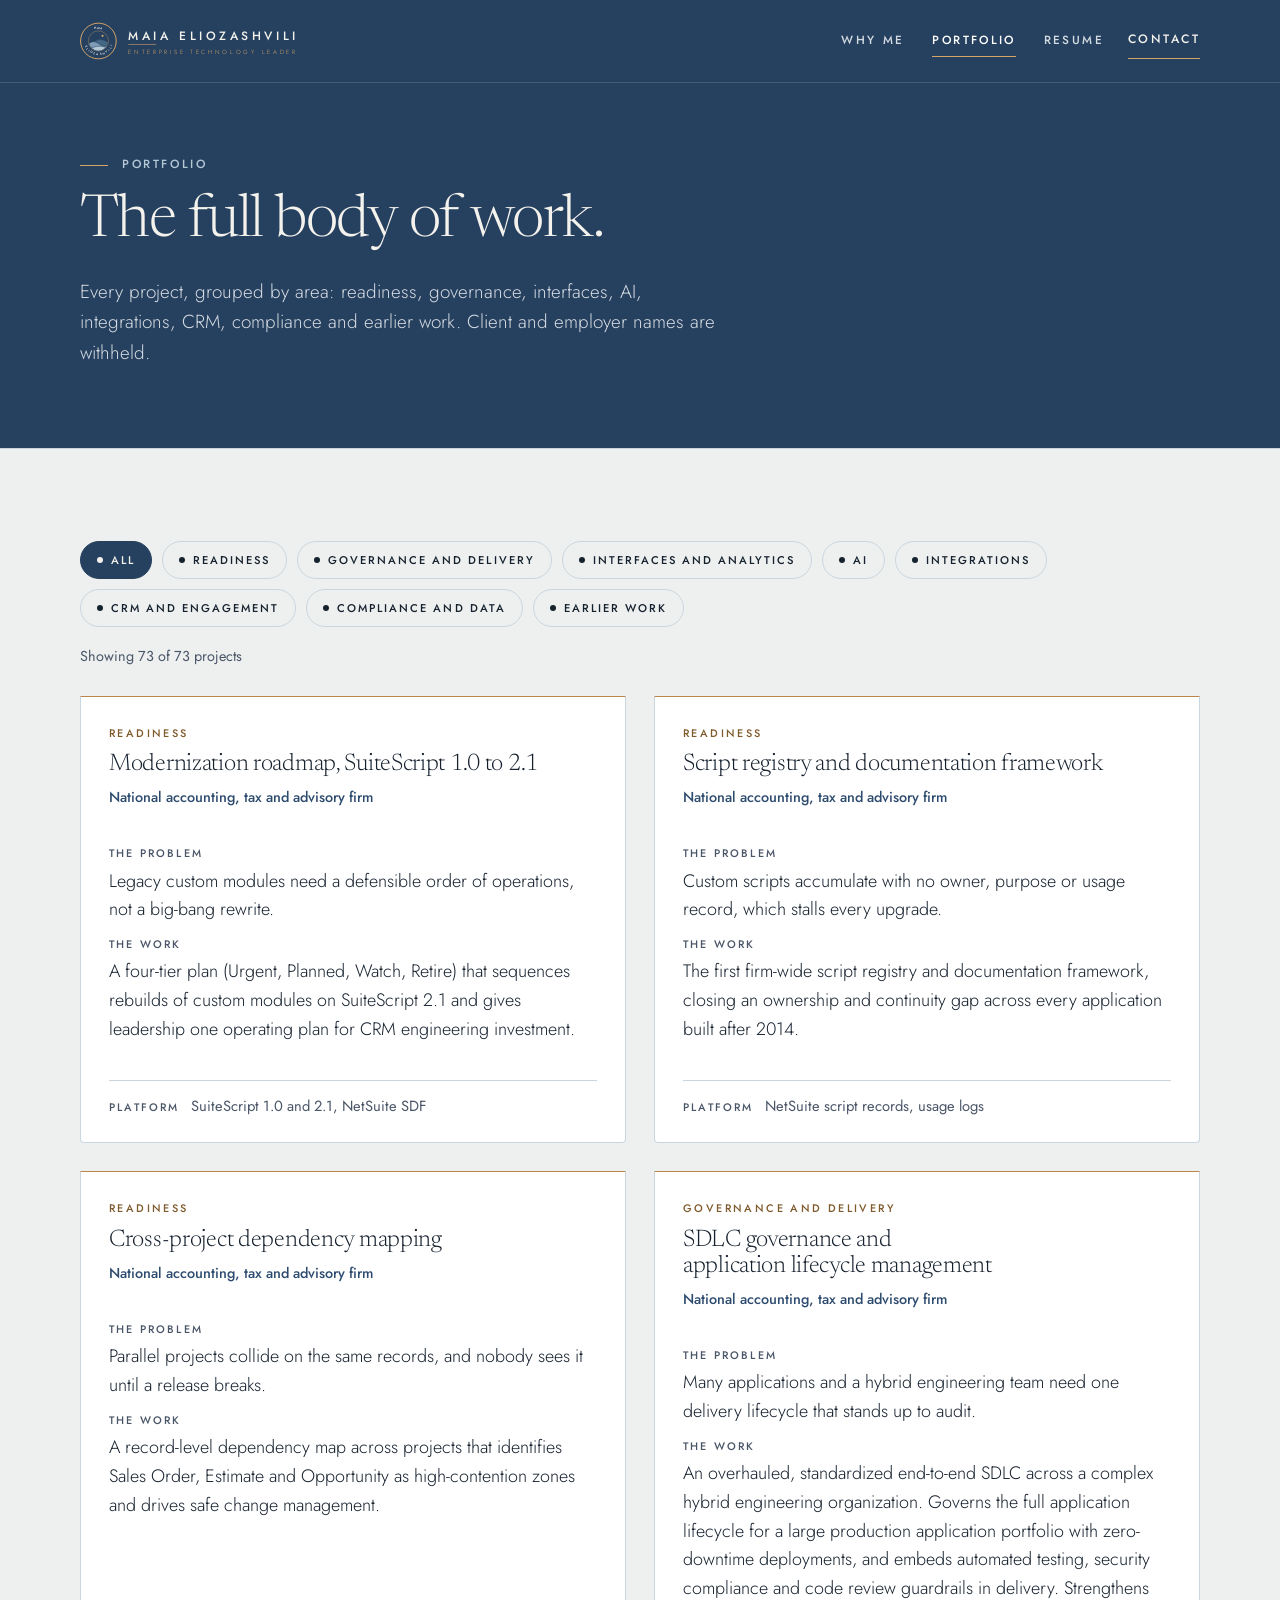
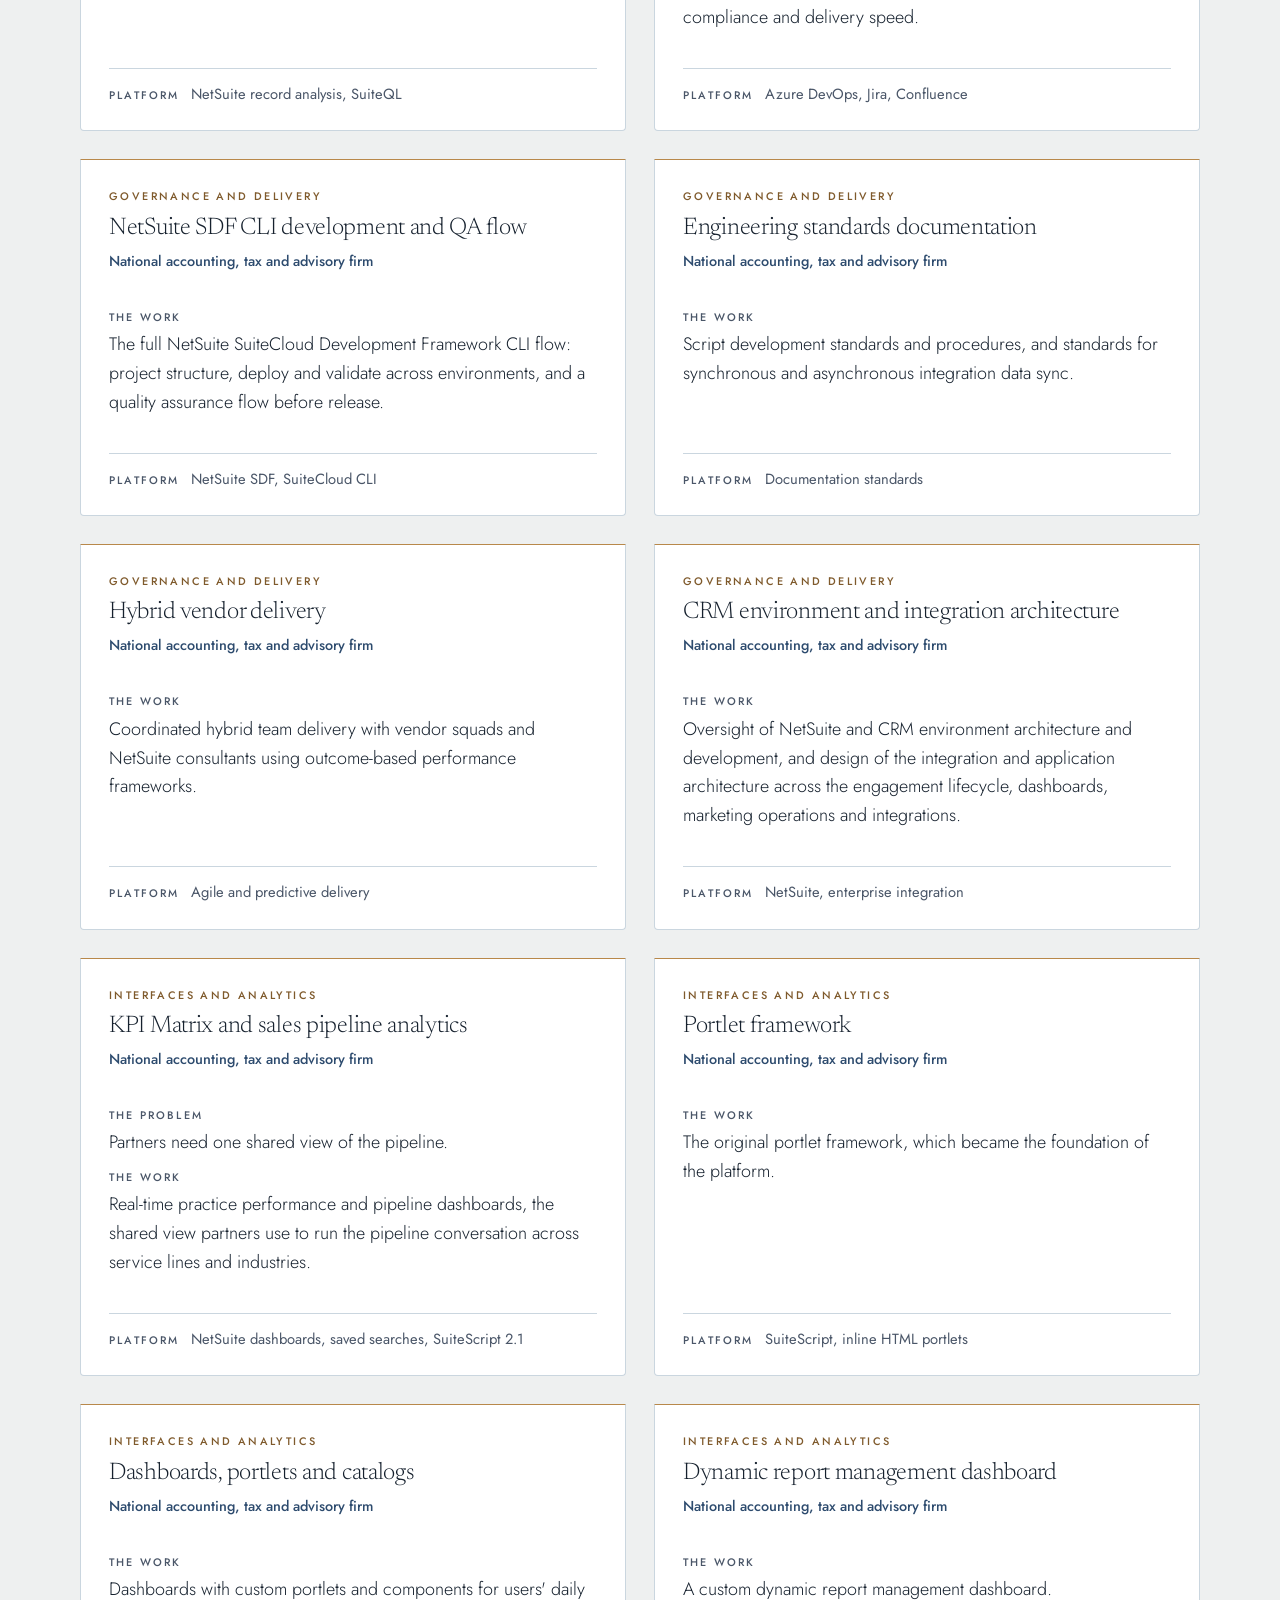
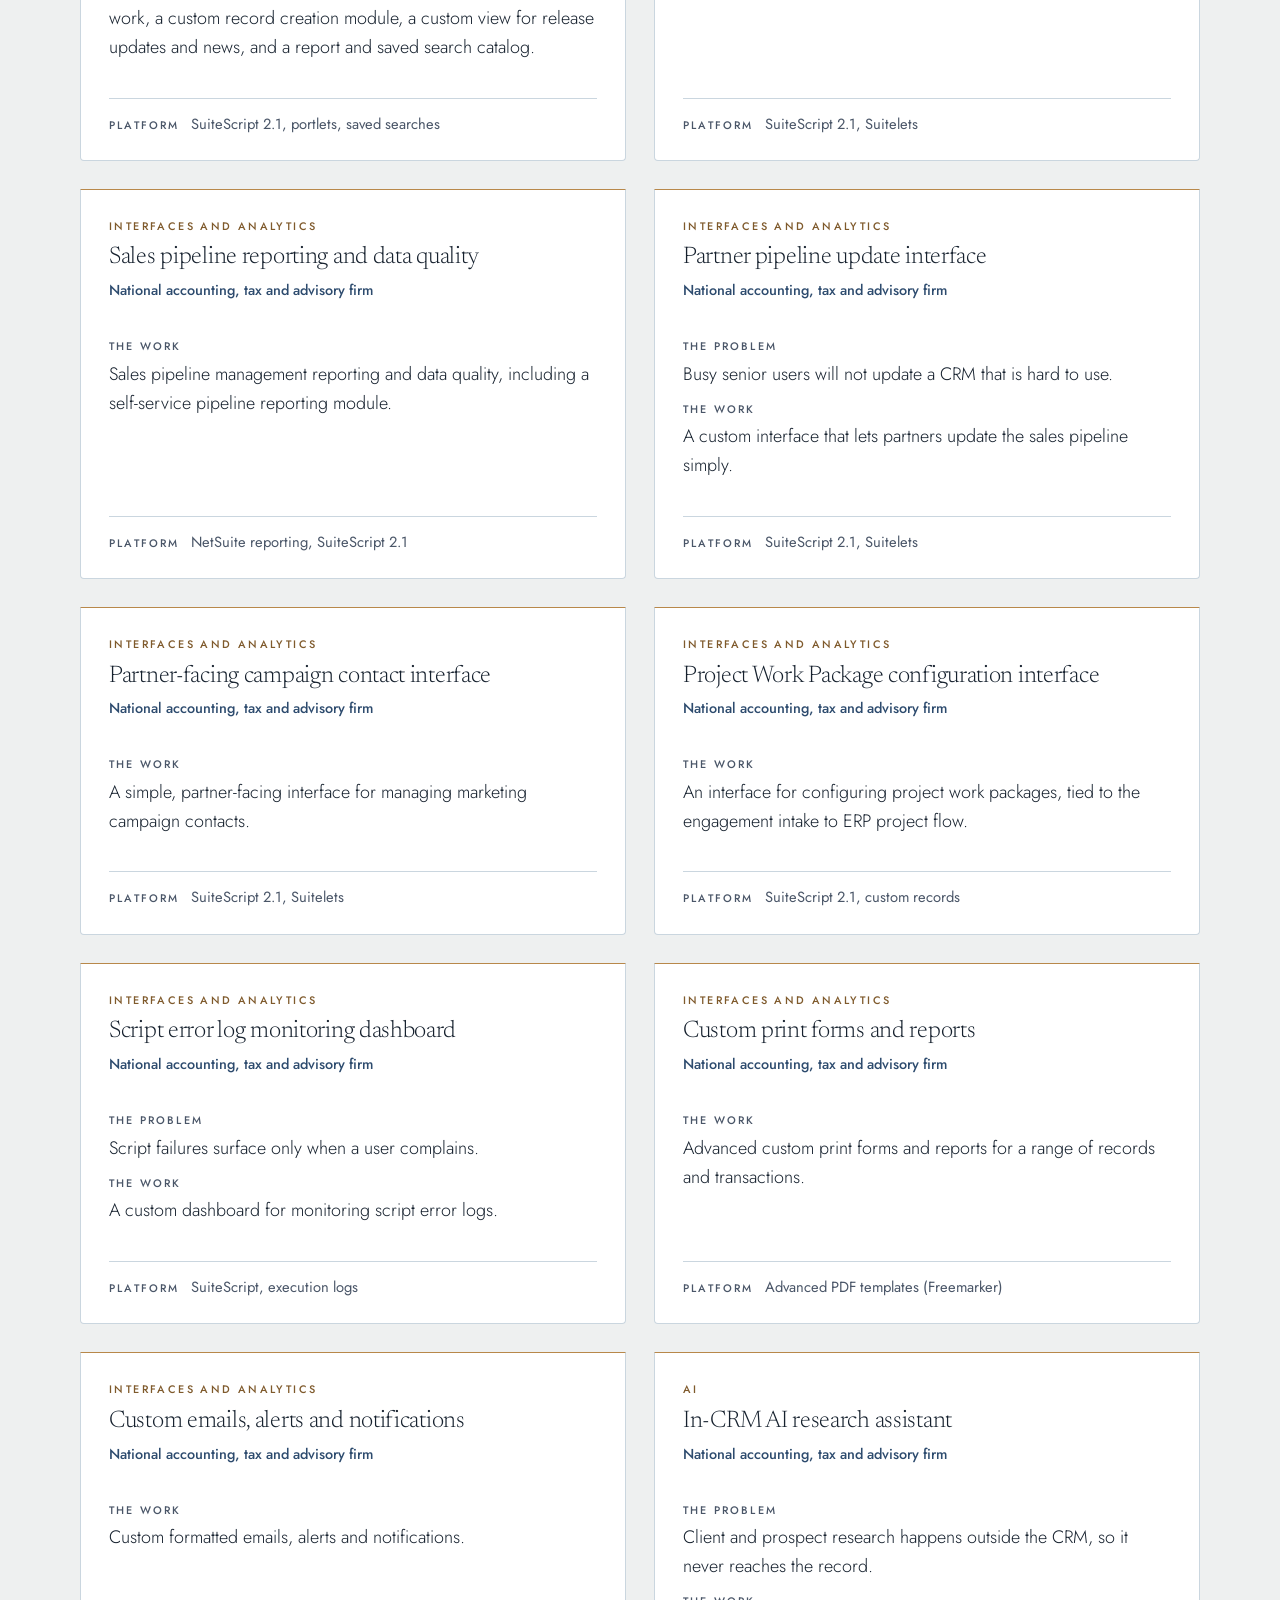
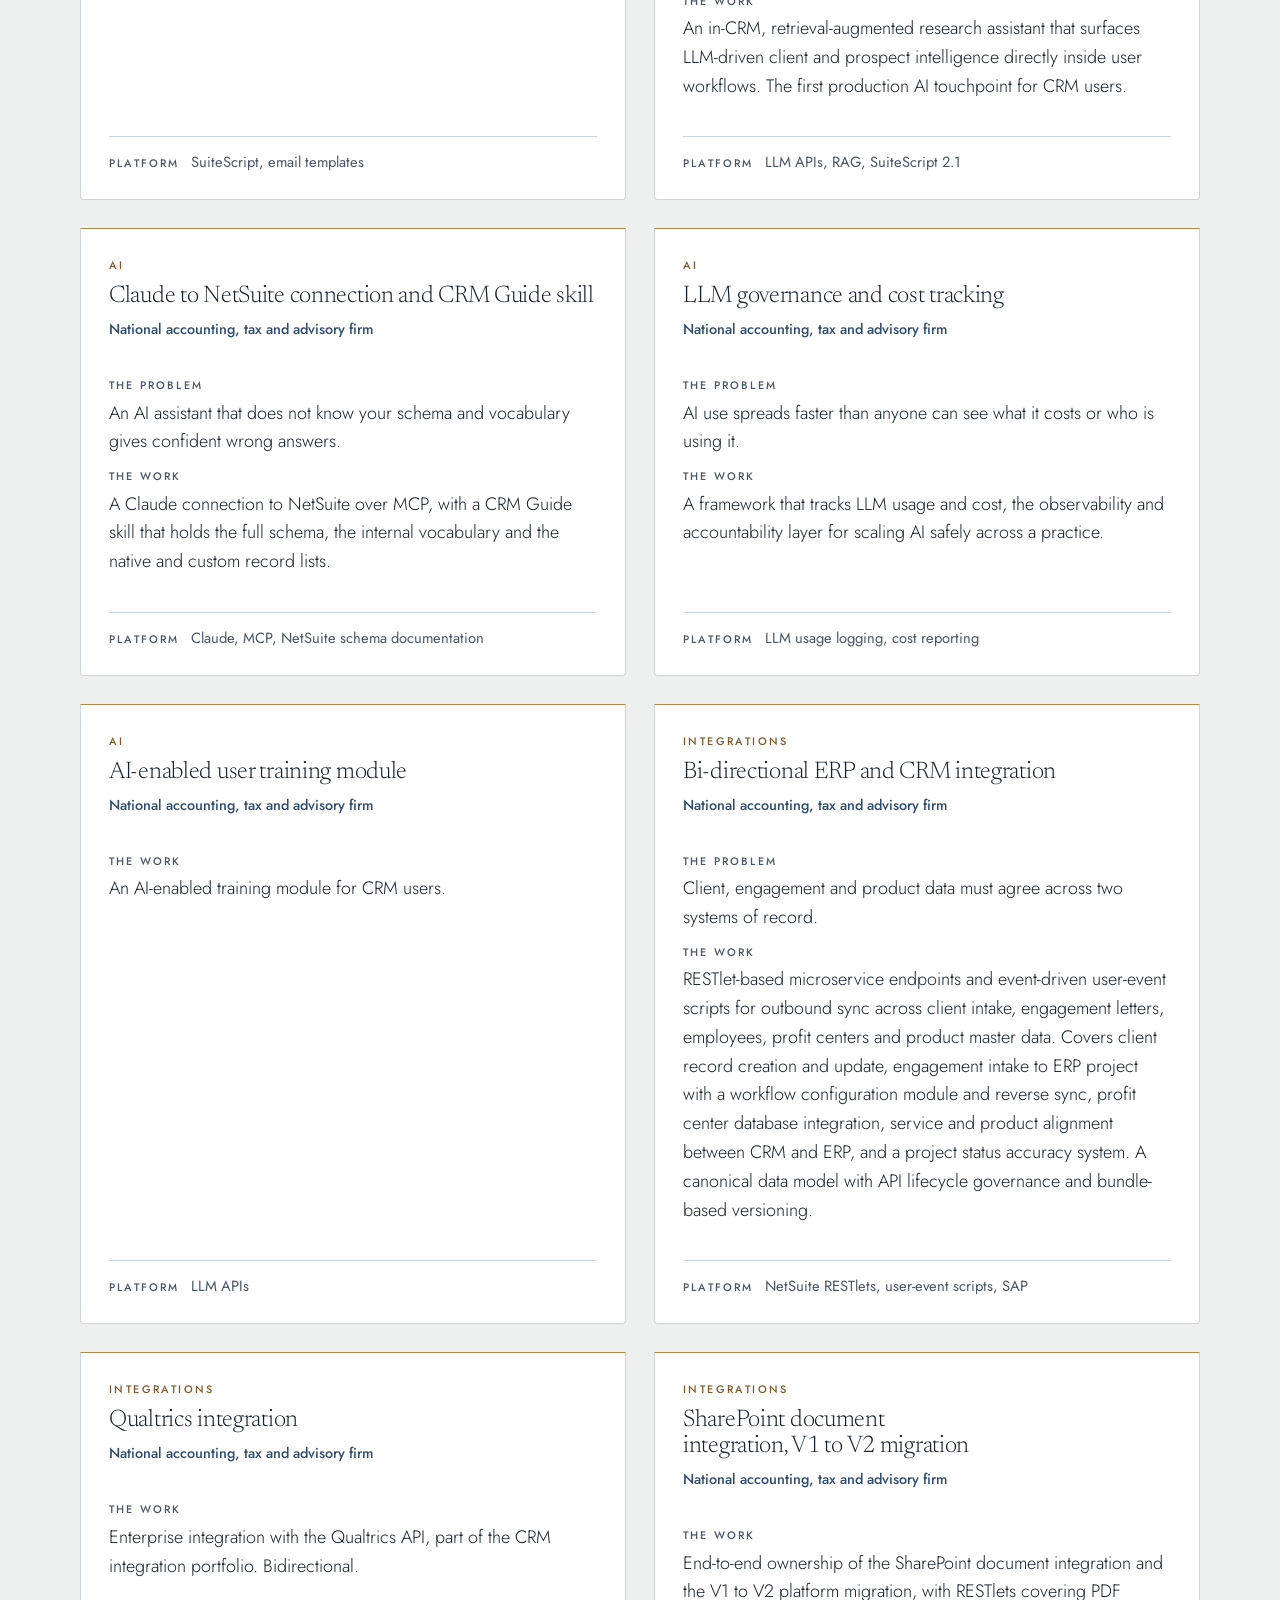
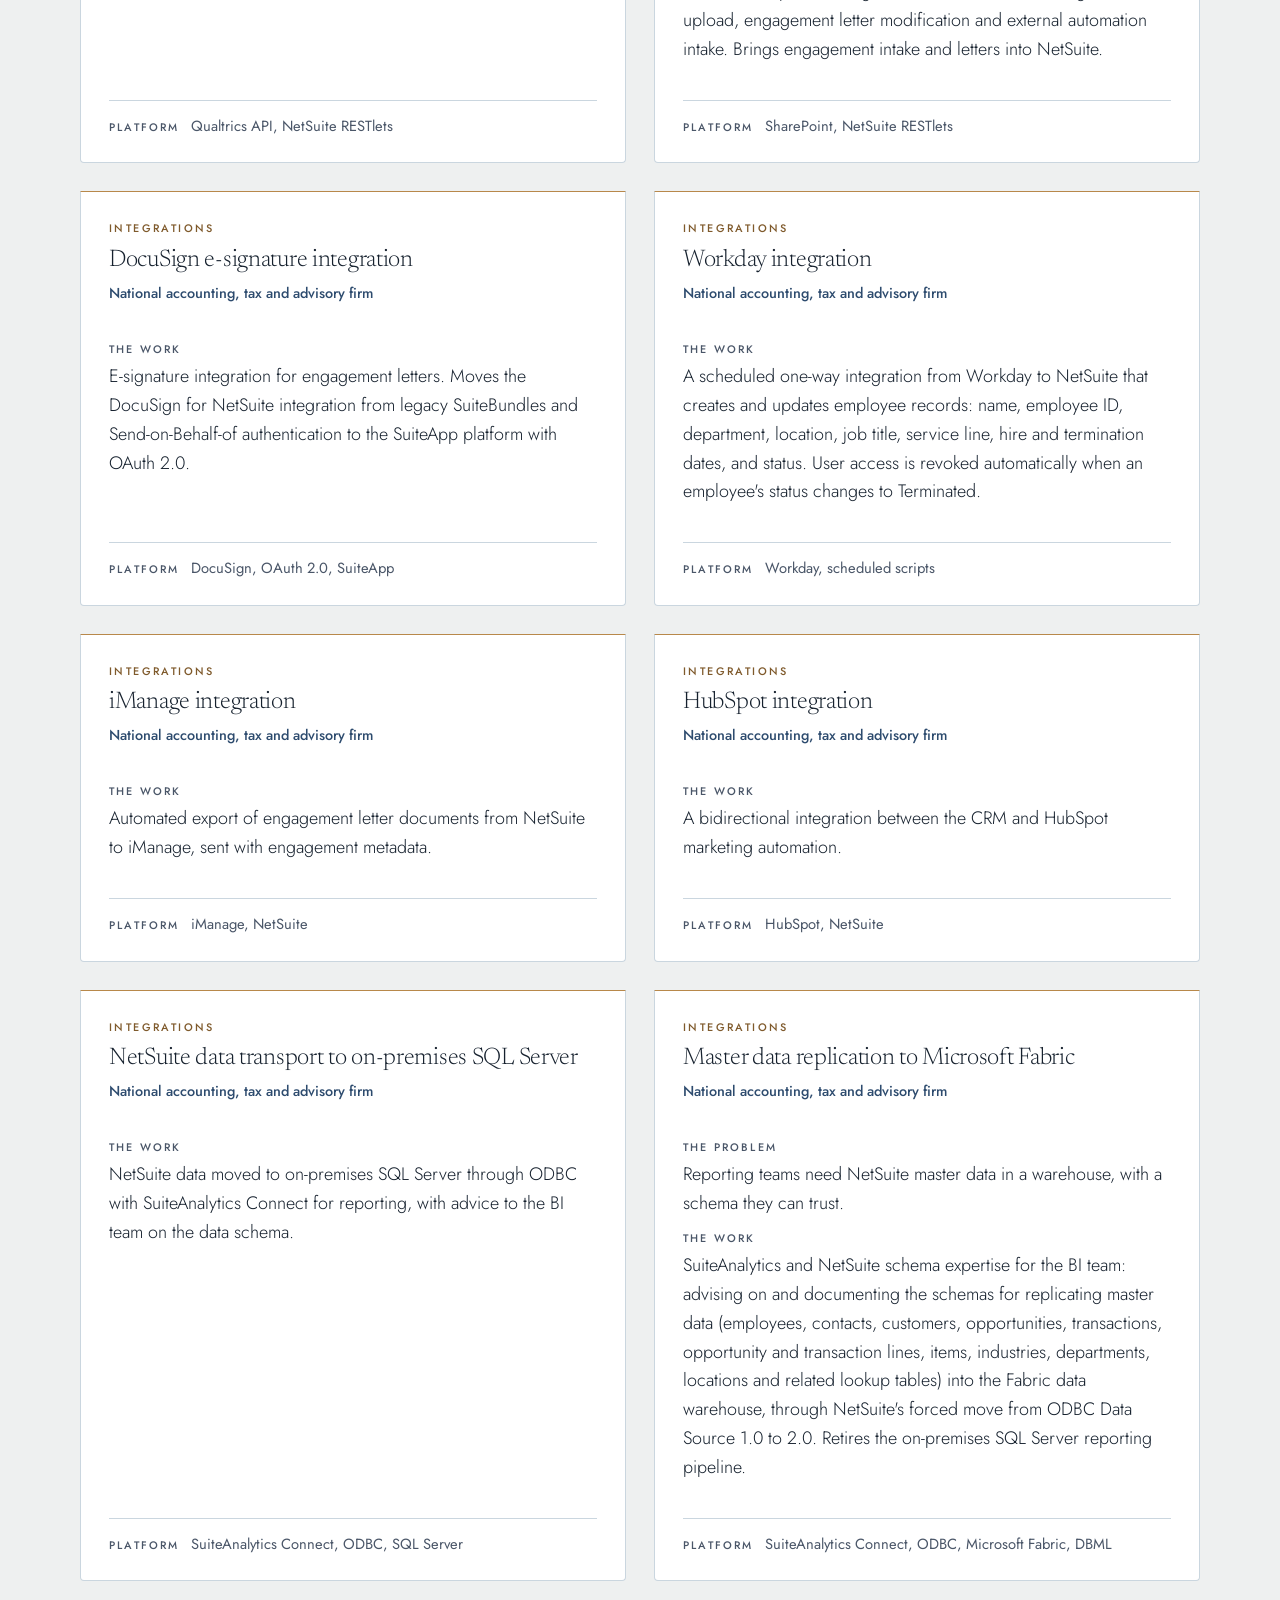
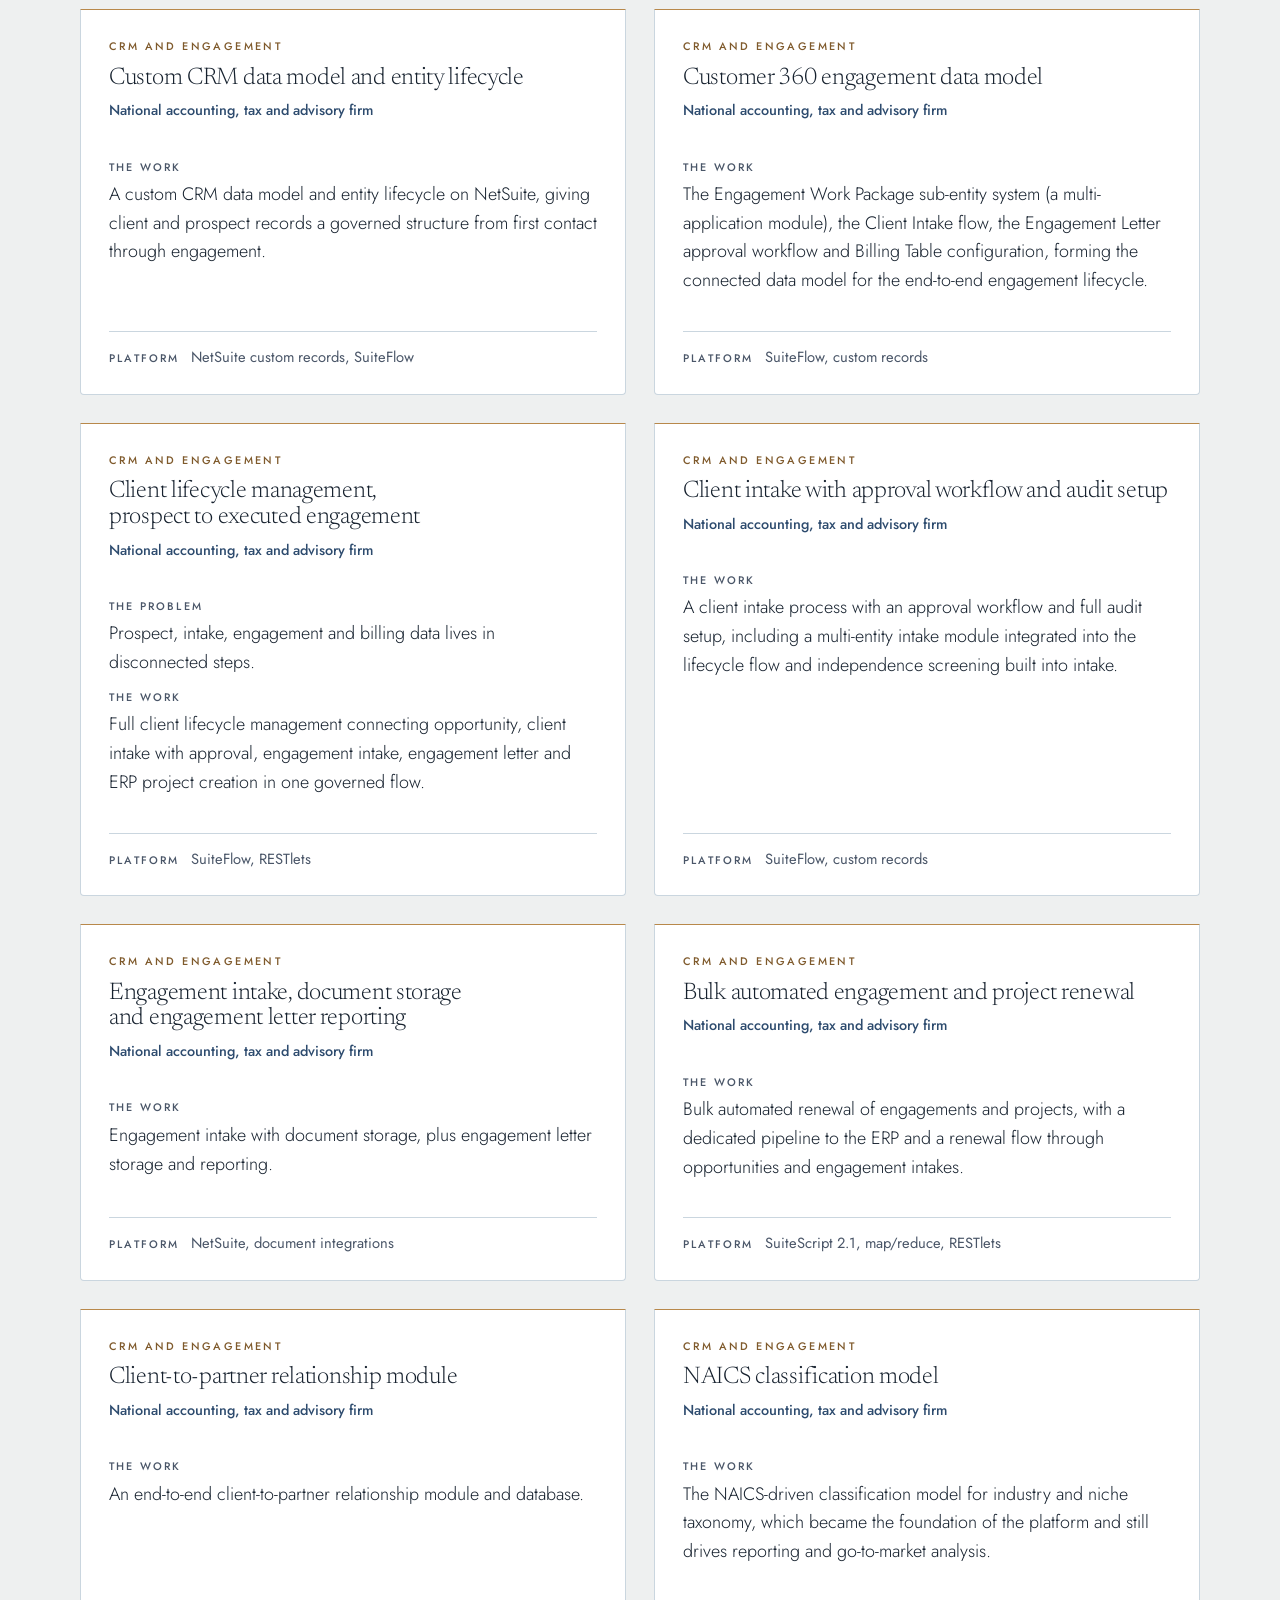
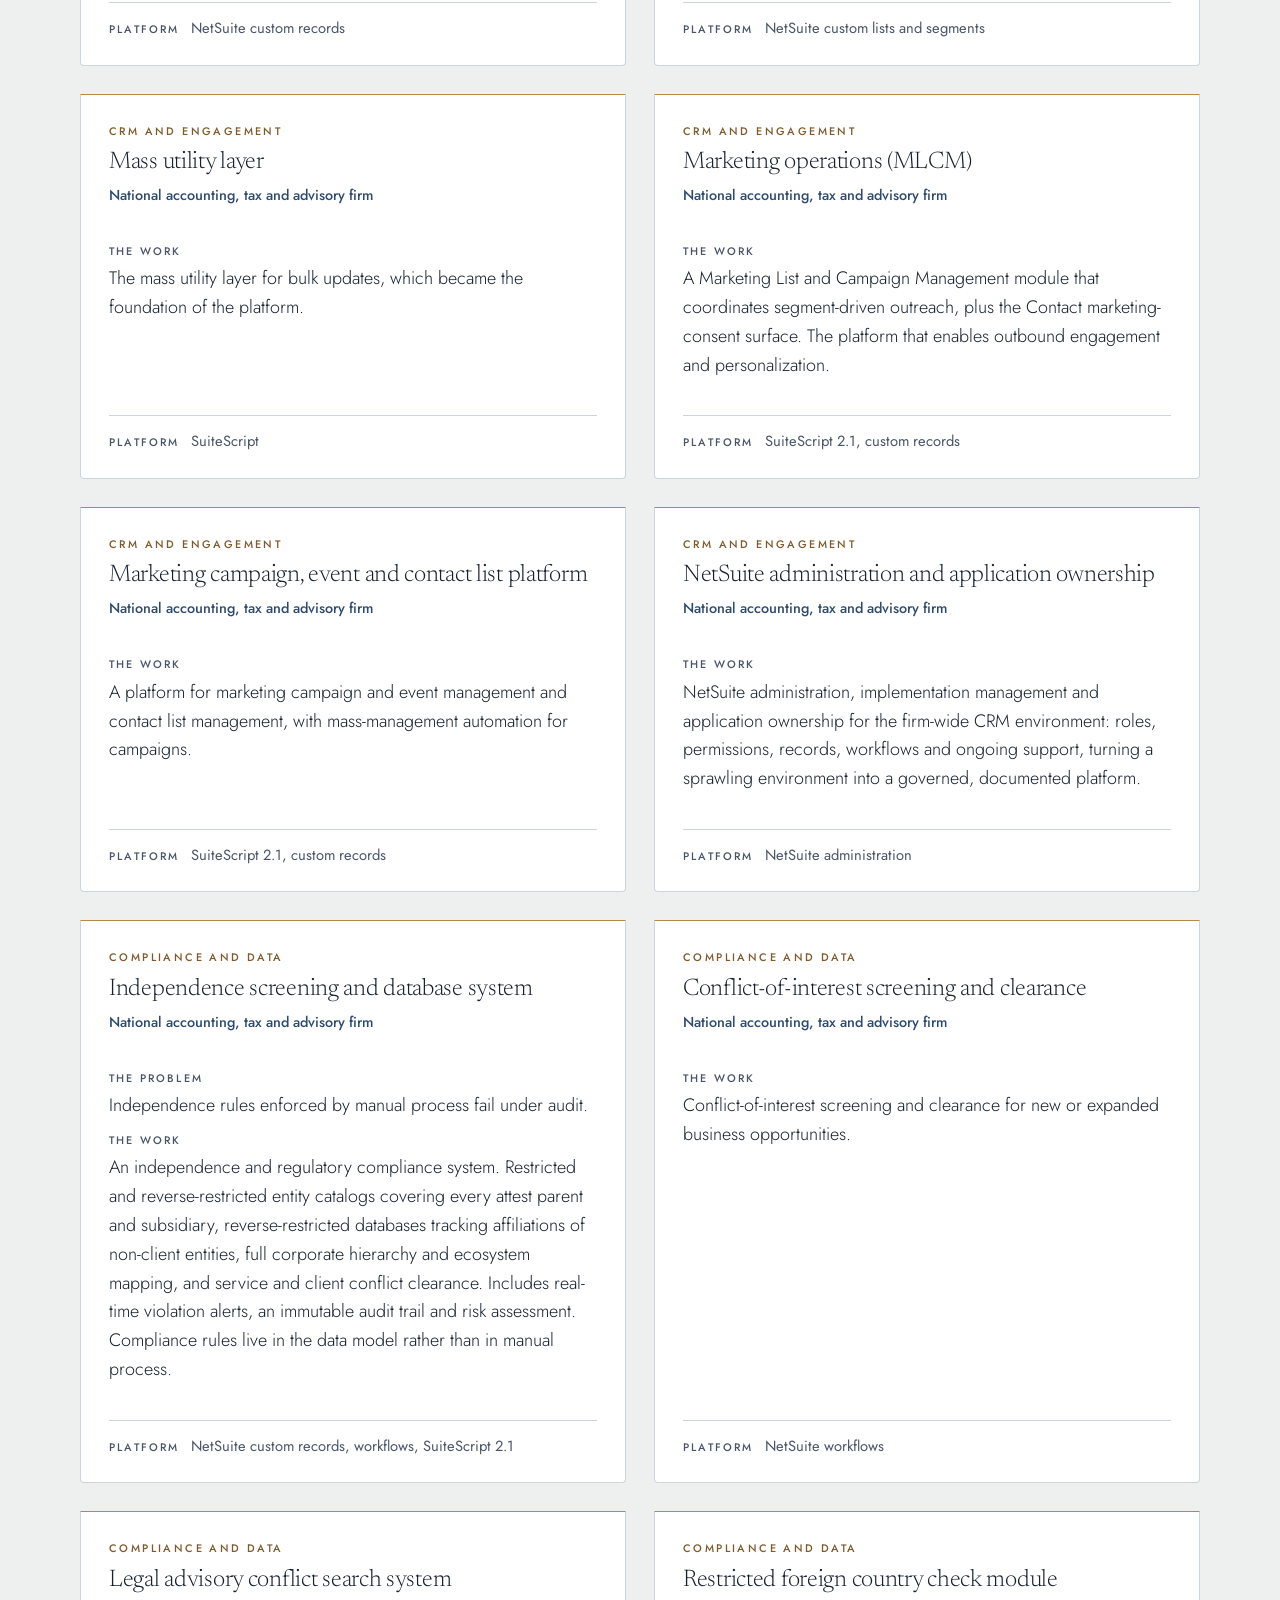
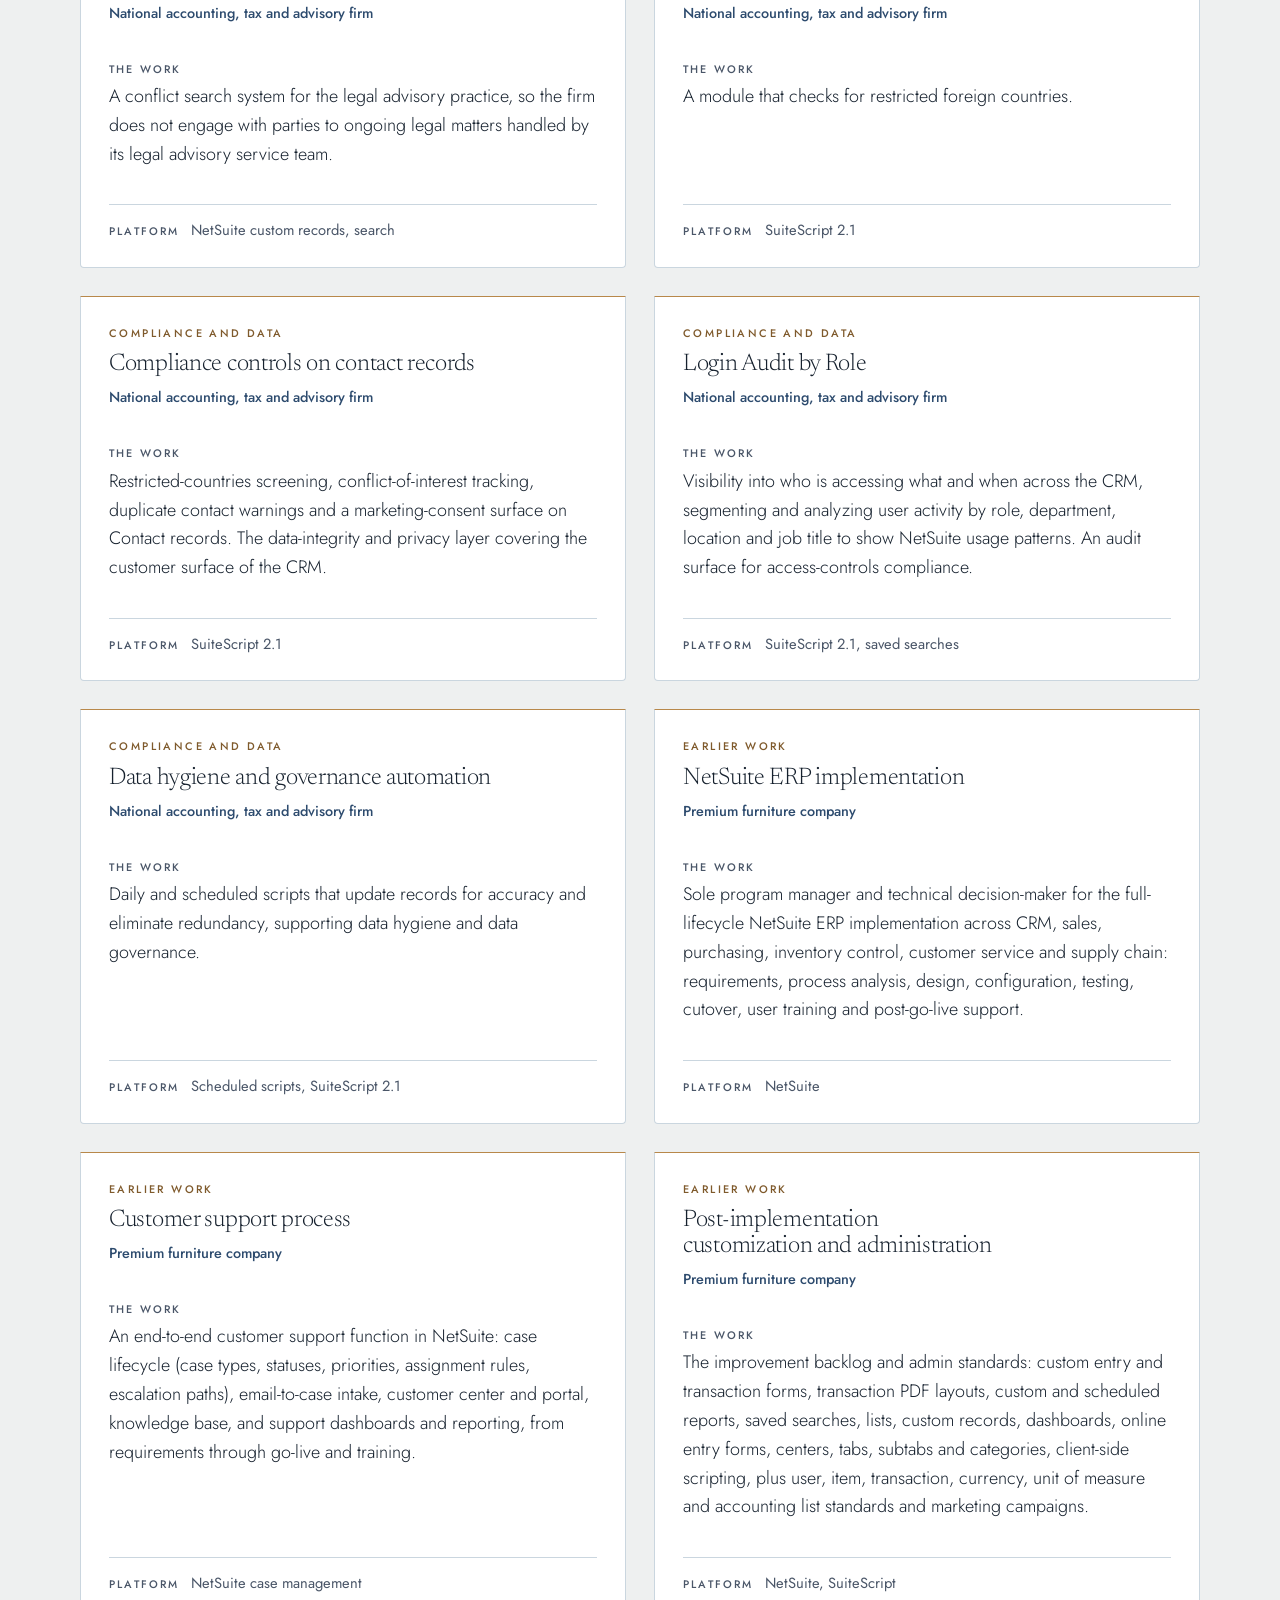
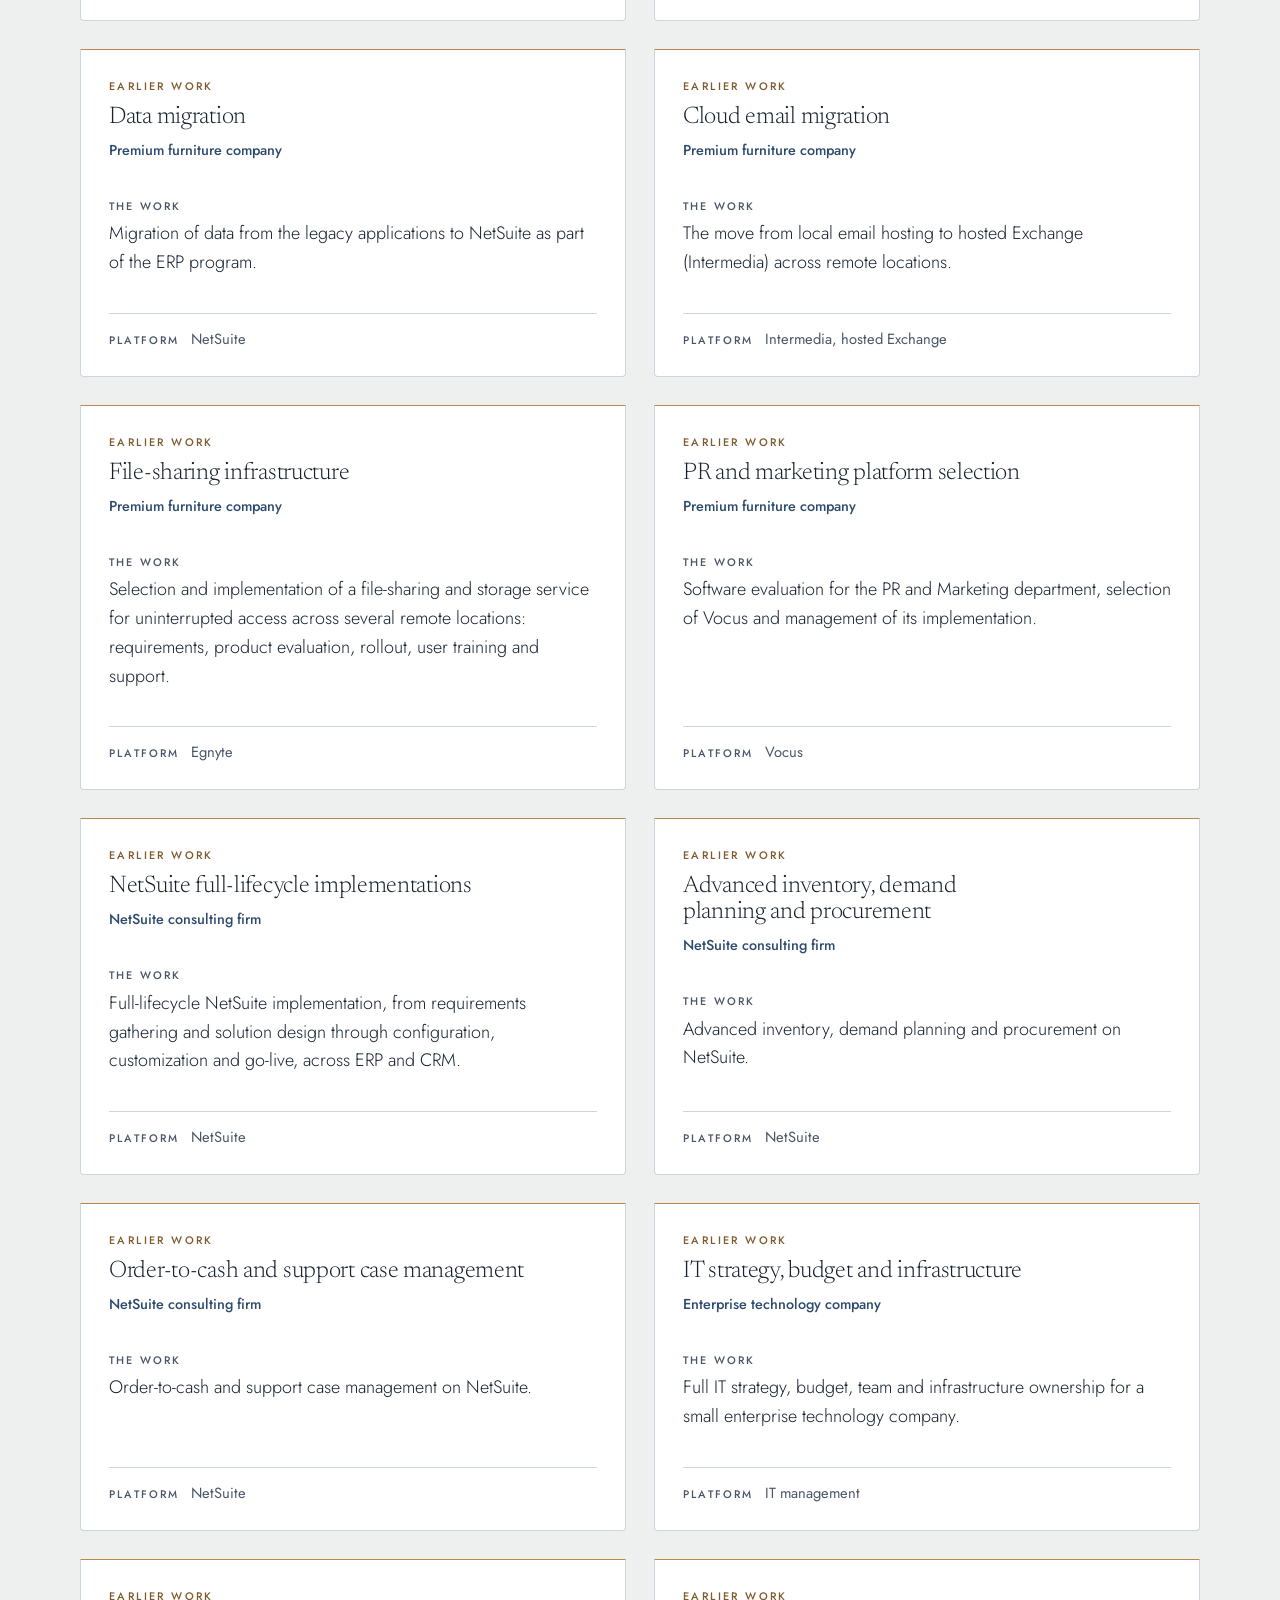
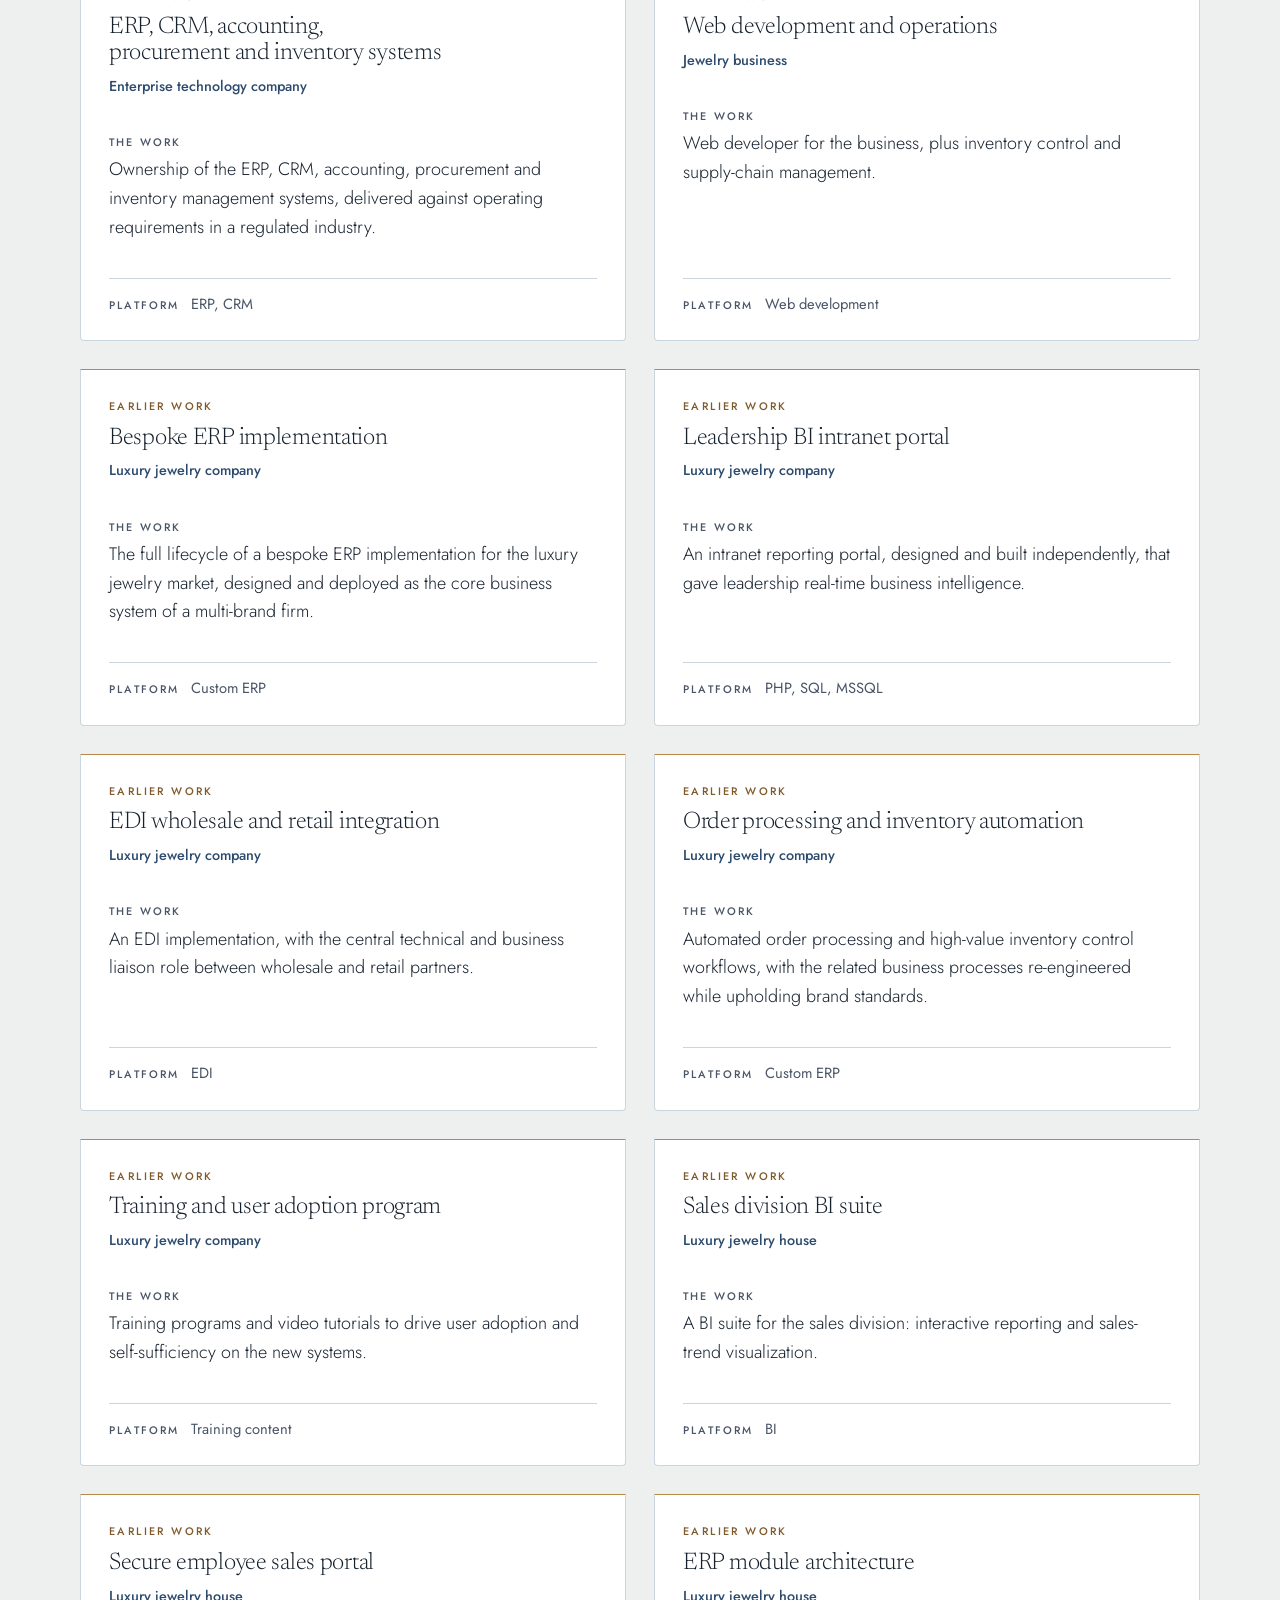
==== public/portfolio.html @ 1918862a "Initial site: home, portfolio, resume with portrait, SEO files Co-Authored-By: Claude Sonnet 5.5 <no" ====
<!doctype html>
<html lang="en"><head>
<meta name="description" content="73 enterprise systems projects: integrations, governance, CRM, compliance and AI. Client names withheld."><link rel="canonical" href="https://maiaeliozashvili.com/portfolio.html">
<meta property="og:type" content="website"><meta property="og:title" content="Portfolio · Maia Eliozashvili"><meta property="og:description" content="73 enterprise systems projects: integrations, governance, CRM, compliance and AI. Client names withheld."><meta property="og:url" content="https://maiaeliozashvili.com/portfolio.html"><meta property="og:image" content="https://maiaeliozashvili.com/maia.jpg"><meta name="twitter:card" content="summary">
<meta charset="utf-8"><meta name="viewport" content="width=device-width, initial-scale=1, viewport-fit=cover">
<title>Portfolio · Maia Eliozashvili</title>

<link rel="icon" type="image/svg+xml" href="data:image/svg+xml,%3Csvg%20xmlns%3D%22http%3A//www.w3.org/2000/svg%22%20viewBox%3D%22-4%20-4%2072%2072%22%3E%3Crect%20x%3D%22-4%22%20y%3D%22-4%22%20width%3D%2272%22%20height%3D%2272%22%20rx%3D%2216%22%20fill%3D%22%2326405F%22/%3E%3Cdefs%3E%3CclipPath%20id%3D%22k4%22%3E%3Ccircle%20cx%3D%2232%22%20cy%3D%2232%22%20r%3D%2225%22/%3E%3C/clipPath%3E%3C/defs%3E%3Ccircle%20cx%3D%2232%22%20cy%3D%2232%22%20r%3D%2229.6%22%20fill%3D%22none%22%20stroke%3D%22%23D7A667%22%20stroke-width%3D%223.6%22/%3E%3Cg%20clip-path%3D%22url%28%23k4%29%22%3E%3Cpath%20d%3D%22M6%2062%20A26%2026%200%200%201%2058%2062%20Z%22%20fill%3D%22%23B4C8D6%22%20stroke%3D%22%2326405F%22%20stroke-width%3D%221.5%22%20stroke-linejoin%3D%22round%22/%3E%3C/g%3E%3Ccircle%20cx%3D%2242%22%20cy%3D%2219%22%20r%3D%224%22%20fill%3D%22%23D7A667%22/%3E%3C/svg%3E">
<link rel="stylesheet" href="https://fonts.googleapis.com/css2?family=Jost:wght@300;400;500&family=Newsreader:ital,opsz,wght@0,6..72,300;0,6..72,400;1,6..72,300;1,6..72,400&display=swap">
<link rel="stylesheet" href="styles.css">
</head><body>
<header class="site-header on-navy"><div class="wrap">
    <a class="brand" href="./" aria-label="Maia Eliozashvili home"><svg xmlns="http://www.w3.org/2000/svg" viewBox="0 0 380 80" role="img" aria-label="MAIA ELIOZASHVILI"><g transform="translate(0 8)"><defs><path id="rt10" d="M11 32 A21 21 0 0 1 53 32"/><path id="rb10" d="M7 32 A25 25 0 0 0 57 32"/></defs><circle cx="32" cy="32" r="31" fill="none" stroke="#D7A667" stroke-width="1.7"/><circle cx="32" cy="32" r="17.6" fill="none" stroke="#D7A667" stroke-width=".6"/><text text-anchor="middle" font-family="Jost,sans-serif" font-weight="500" font-size="5.2" fill="#F4F2ED"><textPath href="#rt10" startOffset="50%" textLength="None" lengthAdjust="spacing">MAIA</textPath></text><text text-anchor="middle" font-family="Jost,sans-serif" font-weight="500" font-size="5.2" fill="#F4F2ED"><textPath href="#rb10" startOffset="50%" textLength="62" lengthAdjust="spacing">ELIOZASHVILI</textPath></text><defs><clipPath id="c11"><circle cx="32" cy="32" r="16.6"/></clipPath></defs><g clip-path="url(#c11)"><g transform="translate(32 32) scale(.6) translate(-32 -32)"><path d="M0 40 C14 40 22 30 34 28 C46 26 54 34 64 36 V70 H0Z" fill="#456887" stroke="#26405F" stroke-width="1.5" stroke-linejoin="round"/><path d="M0 44 C6 37 12 33 20 34 C32 36 38 47 50 47 C56 47 60 45 64 44 V70 H0Z" fill="#7F9DB8" stroke="#26405F" stroke-width="1.5" stroke-linejoin="round"/><path d="M0 53 C14 53 22 47 36 47 C48 47 54 53 64 51 V70 H0Z" fill="#B4C8D6" stroke="#26405F" stroke-width="1.5" stroke-linejoin="round"/><circle cx="44" cy="17" r="3.2" fill="#D7A667"/></g></g></g><text x="84" y="38" font-family="Jost,sans-serif" font-weight="500" font-size="21" fill="#F4F2ED" textLength="290" lengthAdjust="spacing">MAIA ELIOZASHVILI</text><path d="M84 46H132" stroke="#D7A667" stroke-width="1"/><text x="84" y="63" font-family="Jost,sans-serif" font-weight="300" font-size="10.5" fill="#D7A667" textLength="290" lengthAdjust="spacing">ENTERPRISE TECHNOLOGY LEADER</text></svg></a>
    <nav class="nav" aria-label="Primary"><a class="nav-link" href="./#why-me">Why me</a><a class="nav-link" href="portfolio.html" aria-current="page">Portfolio</a><a class="nav-link" href="resume.html">Resume</a></nav>
    <a class="btn head-cta" href="./#contact"><span class="long">Contact</span><span class="short">Contact</span></a>
  </div></header>
<main id="top">
<section class="page-hero on-navy" aria-labelledby="pf-hero"><div class="wrap">
  <p class="eyebrow">Portfolio</p><h1 id="pf-hero">The full body of work.</h1>
  <p class="lede">Every project, grouped by area: readiness, governance, interfaces, AI, integrations, CRM, compliance and earlier work. Client and employer names are withheld.</p>
</div></section>
<section class="band" aria-labelledby="pf-title"><div class="wrap">
  <h2 id="pf-title" class="sr-only">Projects</h2>
  <div class="chips" role="group" aria-label="Filter projects by area"><button type="button" class="chip" data-f="all" aria-pressed="true">All</button><button type="button" class="chip" data-f="ready" aria-pressed="false">Readiness</button><button type="button" class="chip" data-f="gov" aria-pressed="false">Governance and delivery</button><button type="button" class="chip" data-f="ui" aria-pressed="false">Interfaces and analytics</button><button type="button" class="chip" data-f="ai" aria-pressed="false">AI</button><button type="button" class="chip" data-f="int" aria-pressed="false">Integrations</button><button type="button" class="chip" data-f="crm" aria-pressed="false">CRM and engagement</button><button type="button" class="chip" data-f="comp" aria-pressed="false">Compliance and data</button><button type="button" class="chip" data-f="early" aria-pressed="false">Earlier work</button></div>
  <p class="pf-count" id="pf-count" aria-live="polite"></p>
  <div class="proj-grid" id="pf-grid"><article class="proj" data-cat="ready">
  <p class="proj-tag">Readiness</p>
  <h3>Modernization roadmap, SuiteScript 1.0 to 2.1</h3>
  <p class="proj-org">National accounting, tax and advisory firm</p>
  <dl><dt>The problem</dt><dd>Legacy custom modules need a defensible order of operations, not a big-bang rewrite.</dd><dt>The work</dt><dd>A four-tier plan (Urgent, Planned, Watch, Retire) that sequences rebuilds of custom modules on SuiteScript 2.1 and gives leadership one operating plan for CRM engineering investment.</dd></dl>
  <p class="proj-stack"><span>Platform</span> SuiteScript 1.0 and 2.1, NetSuite SDF</p>
</article><article class="proj" data-cat="ready">
  <p class="proj-tag">Readiness</p>
  <h3>Script registry and documentation framework</h3>
  <p class="proj-org">National accounting, tax and advisory firm</p>
  <dl><dt>The problem</dt><dd>Custom scripts accumulate with no owner, purpose or usage record, which stalls every upgrade.</dd><dt>The work</dt><dd>The first firm-wide script registry and documentation framework, closing an ownership and continuity gap across every application built after 2014.</dd></dl>
  <p class="proj-stack"><span>Platform</span> NetSuite script records, usage logs</p>
</article><article class="proj" data-cat="ready">
  <p class="proj-tag">Readiness</p>
  <h3>Cross-project dependency mapping</h3>
  <p class="proj-org">National accounting, tax and advisory firm</p>
  <dl><dt>The problem</dt><dd>Parallel projects collide on the same records, and nobody sees it until a release breaks.</dd><dt>The work</dt><dd>A record-level dependency map across projects that identifies Sales Order, Estimate and Opportunity as high-contention zones and drives safe change management.</dd></dl>
  <p class="proj-stack"><span>Platform</span> NetSuite record analysis, SuiteQL</p>
</article><article class="proj" data-cat="gov">
  <p class="proj-tag">Governance and delivery</p>
  <h3>SDLC governance and application lifecycle management</h3>
  <p class="proj-org">National accounting, tax and advisory firm</p>
  <dl><dt>The problem</dt><dd>Many applications and a hybrid engineering team need one delivery lifecycle that stands up to audit.</dd><dt>The work</dt><dd>An overhauled, standardized end-to-end SDLC across a complex hybrid engineering organization. Governs the full application lifecycle for a large production application portfolio with zero-downtime deployments, and embeds automated testing, security compliance and code review guardrails in delivery. Strengthens compliance and delivery speed.</dd></dl>
  <p class="proj-stack"><span>Platform</span> Azure DevOps, Jira, Confluence</p>
</article><article class="proj" data-cat="gov">
  <p class="proj-tag">Governance and delivery</p>
  <h3>NetSuite SDF CLI development and QA flow</h3>
  <p class="proj-org">National accounting, tax and advisory firm</p>
  <dl><dt>The work</dt><dd>The full NetSuite SuiteCloud Development Framework CLI flow: project structure, deploy and validate across environments, and a quality assurance flow before release.</dd></dl>
  <p class="proj-stack"><span>Platform</span> NetSuite SDF, SuiteCloud CLI</p>
</article><article class="proj" data-cat="gov">
  <p class="proj-tag">Governance and delivery</p>
  <h3>Engineering standards documentation</h3>
  <p class="proj-org">National accounting, tax and advisory firm</p>
  <dl><dt>The work</dt><dd>Script development standards and procedures, and standards for synchronous and asynchronous integration data sync.</dd></dl>
  <p class="proj-stack"><span>Platform</span> Documentation standards</p>
</article><article class="proj" data-cat="gov">
  <p class="proj-tag">Governance and delivery</p>
  <h3>Hybrid vendor delivery</h3>
  <p class="proj-org">National accounting, tax and advisory firm</p>
  <dl><dt>The work</dt><dd>Coordinated hybrid team delivery with vendor squads and NetSuite consultants using outcome-based performance frameworks.</dd></dl>
  <p class="proj-stack"><span>Platform</span> Agile and predictive delivery</p>
</article><article class="proj" data-cat="gov">
  <p class="proj-tag">Governance and delivery</p>
  <h3>CRM environment and integration architecture</h3>
  <p class="proj-org">National accounting, tax and advisory firm</p>
  <dl><dt>The work</dt><dd>Oversight of NetSuite and CRM environment architecture and development, and design of the integration and application architecture across the engagement lifecycle, dashboards, marketing operations and integrations.</dd></dl>
  <p class="proj-stack"><span>Platform</span> NetSuite, enterprise integration</p>
</article><article class="proj" data-cat="ui">
  <p class="proj-tag">Interfaces and analytics</p>
  <h3>KPI Matrix and sales pipeline analytics</h3>
  <p class="proj-org">National accounting, tax and advisory firm</p>
  <dl><dt>The problem</dt><dd>Partners need one shared view of the pipeline.</dd><dt>The work</dt><dd>Real-time practice performance and pipeline dashboards, the shared view partners use to run the pipeline conversation across service lines and industries.</dd></dl>
  <p class="proj-stack"><span>Platform</span> NetSuite dashboards, saved searches, SuiteScript 2.1</p>
</article><article class="proj" data-cat="ui">
  <p class="proj-tag">Interfaces and analytics</p>
  <h3>Portlet framework</h3>
  <p class="proj-org">National accounting, tax and advisory firm</p>
  <dl><dt>The work</dt><dd>The original portlet framework, which became the foundation of the platform.</dd></dl>
  <p class="proj-stack"><span>Platform</span> SuiteScript, inline HTML portlets</p>
</article><article class="proj" data-cat="ui">
  <p class="proj-tag">Interfaces and analytics</p>
  <h3>Dashboards, portlets and catalogs</h3>
  <p class="proj-org">National accounting, tax and advisory firm</p>
  <dl><dt>The work</dt><dd>Dashboards with custom portlets and components for users&#x27; daily work, a custom record creation module, a custom view for release updates and news, and a report and saved search catalog.</dd></dl>
  <p class="proj-stack"><span>Platform</span> SuiteScript 2.1, portlets, saved searches</p>
</article><article class="proj" data-cat="ui">
  <p class="proj-tag">Interfaces and analytics</p>
  <h3>Dynamic report management dashboard</h3>
  <p class="proj-org">National accounting, tax and advisory firm</p>
  <dl><dt>The work</dt><dd>A custom dynamic report management dashboard.</dd></dl>
  <p class="proj-stack"><span>Platform</span> SuiteScript 2.1, Suitelets</p>
</article><article class="proj" data-cat="ui">
  <p class="proj-tag">Interfaces and analytics</p>
  <h3>Sales pipeline reporting and data quality</h3>
  <p class="proj-org">National accounting, tax and advisory firm</p>
  <dl><dt>The work</dt><dd>Sales pipeline management reporting and data quality, including a self-service pipeline reporting module.</dd></dl>
  <p class="proj-stack"><span>Platform</span> NetSuite reporting, SuiteScript 2.1</p>
</article><article class="proj" data-cat="ui">
  <p class="proj-tag">Interfaces and analytics</p>
  <h3>Partner pipeline update interface</h3>
  <p class="proj-org">National accounting, tax and advisory firm</p>
  <dl><dt>The problem</dt><dd>Busy senior users will not update a CRM that is hard to use.</dd><dt>The work</dt><dd>A custom interface that lets partners update the sales pipeline simply.</dd></dl>
  <p class="proj-stack"><span>Platform</span> SuiteScript 2.1, Suitelets</p>
</article><article class="proj" data-cat="ui">
  <p class="proj-tag">Interfaces and analytics</p>
  <h3>Partner-facing campaign contact interface</h3>
  <p class="proj-org">National accounting, tax and advisory firm</p>
  <dl><dt>The work</dt><dd>A simple, partner-facing interface for managing marketing campaign contacts.</dd></dl>
  <p class="proj-stack"><span>Platform</span> SuiteScript 2.1, Suitelets</p>
</article><article class="proj" data-cat="ui">
  <p class="proj-tag">Interfaces and analytics</p>
  <h3>Project Work Package configuration interface</h3>
  <p class="proj-org">National accounting, tax and advisory firm</p>
  <dl><dt>The work</dt><dd>An interface for configuring project work packages, tied to the engagement intake to ERP project flow.</dd></dl>
  <p class="proj-stack"><span>Platform</span> SuiteScript 2.1, custom records</p>
</article><article class="proj" data-cat="ui">
  <p class="proj-tag">Interfaces and analytics</p>
  <h3>Script error log monitoring dashboard</h3>
  <p class="proj-org">National accounting, tax and advisory firm</p>
  <dl><dt>The problem</dt><dd>Script failures surface only when a user complains.</dd><dt>The work</dt><dd>A custom dashboard for monitoring script error logs.</dd></dl>
  <p class="proj-stack"><span>Platform</span> SuiteScript, execution logs</p>
</article><article class="proj" data-cat="ui">
  <p class="proj-tag">Interfaces and analytics</p>
  <h3>Custom print forms and reports</h3>
  <p class="proj-org">National accounting, tax and advisory firm</p>
  <dl><dt>The work</dt><dd>Advanced custom print forms and reports for a range of records and transactions.</dd></dl>
  <p class="proj-stack"><span>Platform</span> Advanced PDF templates (Freemarker)</p>
</article><article class="proj" data-cat="ui">
  <p class="proj-tag">Interfaces and analytics</p>
  <h3>Custom emails, alerts and notifications</h3>
  <p class="proj-org">National accounting, tax and advisory firm</p>
  <dl><dt>The work</dt><dd>Custom formatted emails, alerts and notifications.</dd></dl>
  <p class="proj-stack"><span>Platform</span> SuiteScript, email templates</p>
</article><article class="proj" data-cat="ai">
  <p class="proj-tag">AI</p>
  <h3>In-CRM AI research assistant</h3>
  <p class="proj-org">National accounting, tax and advisory firm</p>
  <dl><dt>The problem</dt><dd>Client and prospect research happens outside the CRM, so it never reaches the record.</dd><dt>The work</dt><dd>An in-CRM, retrieval-augmented research assistant that surfaces LLM-driven client and prospect intelligence directly inside user workflows. The first production AI touchpoint for CRM users.</dd></dl>
  <p class="proj-stack"><span>Platform</span> LLM APIs, RAG, SuiteScript 2.1</p>
</article><article class="proj" data-cat="ai">
  <p class="proj-tag">AI</p>
  <h3>Claude to NetSuite connection and CRM Guide skill</h3>
  <p class="proj-org">National accounting, tax and advisory firm</p>
  <dl><dt>The problem</dt><dd>An AI assistant that does not know your schema and vocabulary gives confident wrong answers.</dd><dt>The work</dt><dd>A Claude connection to NetSuite over MCP, with a CRM Guide skill that holds the full schema, the internal vocabulary and the native and custom record lists.</dd></dl>
  <p class="proj-stack"><span>Platform</span> Claude, MCP, NetSuite schema documentation</p>
</article><article class="proj" data-cat="ai">
  <p class="proj-tag">AI</p>
  <h3>LLM governance and cost tracking</h3>
  <p class="proj-org">National accounting, tax and advisory firm</p>
  <dl><dt>The problem</dt><dd>AI use spreads faster than anyone can see what it costs or who is using it.</dd><dt>The work</dt><dd>A framework that tracks LLM usage and cost, the observability and accountability layer for scaling AI safely across a practice.</dd></dl>
  <p class="proj-stack"><span>Platform</span> LLM usage logging, cost reporting</p>
</article><article class="proj" data-cat="ai">
  <p class="proj-tag">AI</p>
  <h3>AI-enabled user training module</h3>
  <p class="proj-org">National accounting, tax and advisory firm</p>
  <dl><dt>The work</dt><dd>An AI-enabled training module for CRM users.</dd></dl>
  <p class="proj-stack"><span>Platform</span> LLM APIs</p>
</article><article class="proj" data-cat="int">
  <p class="proj-tag">Integrations</p>
  <h3>Bi-directional ERP and CRM integration</h3>
  <p class="proj-org">National accounting, tax and advisory firm</p>
  <dl><dt>The problem</dt><dd>Client, engagement and product data must agree across two systems of record.</dd><dt>The work</dt><dd>RESTlet-based microservice endpoints and event-driven user-event scripts for outbound sync across client intake, engagement letters, employees, profit centers and product master data. Covers client record creation and update, engagement intake to ERP project with a workflow configuration module and reverse sync, profit center database integration, service and product alignment between CRM and ERP, and a project status accuracy system. A canonical data model with API lifecycle governance and bundle-based versioning.</dd></dl>
  <p class="proj-stack"><span>Platform</span> NetSuite RESTlets, user-event scripts, SAP</p>
</article><article class="proj" data-cat="int">
  <p class="proj-tag">Integrations</p>
  <h3>Qualtrics integration</h3>
  <p class="proj-org">National accounting, tax and advisory firm</p>
  <dl><dt>The work</dt><dd>Enterprise integration with the Qualtrics API, part of the CRM integration portfolio. Bidirectional.</dd></dl>
  <p class="proj-stack"><span>Platform</span> Qualtrics API, NetSuite RESTlets</p>
</article><article class="proj" data-cat="int">
  <p class="proj-tag">Integrations</p>
  <h3>SharePoint document integration, V1 to V2 migration</h3>
  <p class="proj-org">National accounting, tax and advisory firm</p>
  <dl><dt>The work</dt><dd>End-to-end ownership of the SharePoint document integration and the V1 to V2 platform migration, with RESTlets covering PDF upload, engagement letter modification and external automation intake. Brings engagement intake and letters into NetSuite.</dd></dl>
  <p class="proj-stack"><span>Platform</span> SharePoint, NetSuite RESTlets</p>
</article><article class="proj" data-cat="int">
  <p class="proj-tag">Integrations</p>
  <h3>DocuSign e-signature integration</h3>
  <p class="proj-org">National accounting, tax and advisory firm</p>
  <dl><dt>The work</dt><dd>E-signature integration for engagement letters. Moves the DocuSign for NetSuite integration from legacy SuiteBundles and Send-on-Behalf-of authentication to the SuiteApp platform with OAuth 2.0.</dd></dl>
  <p class="proj-stack"><span>Platform</span> DocuSign, OAuth 2.0, SuiteApp</p>
</article><article class="proj" data-cat="int">
  <p class="proj-tag">Integrations</p>
  <h3>Workday integration</h3>
  <p class="proj-org">National accounting, tax and advisory firm</p>
  <dl><dt>The work</dt><dd>A scheduled one-way integration from Workday to NetSuite that creates and updates employee records: name, employee ID, department, location, job title, service line, hire and termination dates, and status. User access is revoked automatically when an employee&#x27;s status changes to Terminated.</dd></dl>
  <p class="proj-stack"><span>Platform</span> Workday, scheduled scripts</p>
</article><article class="proj" data-cat="int">
  <p class="proj-tag">Integrations</p>
  <h3>iManage integration</h3>
  <p class="proj-org">National accounting, tax and advisory firm</p>
  <dl><dt>The work</dt><dd>Automated export of engagement letter documents from NetSuite to iManage, sent with engagement metadata.</dd></dl>
  <p class="proj-stack"><span>Platform</span> iManage, NetSuite</p>
</article><article class="proj" data-cat="int">
  <p class="proj-tag">Integrations</p>
  <h3>HubSpot integration</h3>
  <p class="proj-org">National accounting, tax and advisory firm</p>
  <dl><dt>The work</dt><dd>A bidirectional integration between the CRM and HubSpot marketing automation.</dd></dl>
  <p class="proj-stack"><span>Platform</span> HubSpot, NetSuite</p>
</article><article class="proj" data-cat="int">
  <p class="proj-tag">Integrations</p>
  <h3>NetSuite data transport to on-premises SQL Server</h3>
  <p class="proj-org">National accounting, tax and advisory firm</p>
  <dl><dt>The work</dt><dd>NetSuite data moved to on-premises SQL Server through ODBC with SuiteAnalytics Connect for reporting, with advice to the BI team on the data schema.</dd></dl>
  <p class="proj-stack"><span>Platform</span> SuiteAnalytics Connect, ODBC, SQL Server</p>
</article><article class="proj" data-cat="int">
  <p class="proj-tag">Integrations</p>
  <h3>Master data replication to Microsoft Fabric</h3>
  <p class="proj-org">National accounting, tax and advisory firm</p>
  <dl><dt>The problem</dt><dd>Reporting teams need NetSuite master data in a warehouse, with a schema they can trust.</dd><dt>The work</dt><dd>SuiteAnalytics and NetSuite schema expertise for the BI team: advising on and documenting the schemas for replicating master data (employees, contacts, customers, opportunities, transactions, opportunity and transaction lines, items, industries, departments, locations and related lookup tables) into the Fabric data warehouse, through NetSuite&#x27;s forced move from ODBC Data Source 1.0 to 2.0. Retires the on-premises SQL Server reporting pipeline.</dd></dl>
  <p class="proj-stack"><span>Platform</span> SuiteAnalytics Connect, ODBC, Microsoft Fabric, DBML</p>
</article><article class="proj" data-cat="crm">
  <p class="proj-tag">CRM and engagement</p>
  <h3>Custom CRM data model and entity lifecycle</h3>
  <p class="proj-org">National accounting, tax and advisory firm</p>
  <dl><dt>The work</dt><dd>A custom CRM data model and entity lifecycle on NetSuite, giving client and prospect records a governed structure from first contact through engagement.</dd></dl>
  <p class="proj-stack"><span>Platform</span> NetSuite custom records, SuiteFlow</p>
</article><article class="proj" data-cat="crm">
  <p class="proj-tag">CRM and engagement</p>
  <h3>Customer 360 engagement data model</h3>
  <p class="proj-org">National accounting, tax and advisory firm</p>
  <dl><dt>The work</dt><dd>The Engagement Work Package sub-entity system (a multi-application module), the Client Intake flow, the Engagement Letter approval workflow and Billing Table configuration, forming the connected data model for the end-to-end engagement lifecycle.</dd></dl>
  <p class="proj-stack"><span>Platform</span> SuiteFlow, custom records</p>
</article><article class="proj" data-cat="crm">
  <p class="proj-tag">CRM and engagement</p>
  <h3>Client lifecycle management, prospect to executed engagement</h3>
  <p class="proj-org">National accounting, tax and advisory firm</p>
  <dl><dt>The problem</dt><dd>Prospect, intake, engagement and billing data lives in disconnected steps.</dd><dt>The work</dt><dd>Full client lifecycle management connecting opportunity, client intake with approval, engagement intake, engagement letter and ERP project creation in one governed flow.</dd></dl>
  <p class="proj-stack"><span>Platform</span> SuiteFlow, RESTlets</p>
</article><article class="proj" data-cat="crm">
  <p class="proj-tag">CRM and engagement</p>
  <h3>Client intake with approval workflow and audit setup</h3>
  <p class="proj-org">National accounting, tax and advisory firm</p>
  <dl><dt>The work</dt><dd>A client intake process with an approval workflow and full audit setup, including a multi-entity intake module integrated into the lifecycle flow and independence screening built into intake.</dd></dl>
  <p class="proj-stack"><span>Platform</span> SuiteFlow, custom records</p>
</article><article class="proj" data-cat="crm">
  <p class="proj-tag">CRM and engagement</p>
  <h3>Engagement intake, document storage and engagement letter reporting</h3>
  <p class="proj-org">National accounting, tax and advisory firm</p>
  <dl><dt>The work</dt><dd>Engagement intake with document storage, plus engagement letter storage and reporting.</dd></dl>
  <p class="proj-stack"><span>Platform</span> NetSuite, document integrations</p>
</article><article class="proj" data-cat="crm">
  <p class="proj-tag">CRM and engagement</p>
  <h3>Bulk automated engagement and project renewal</h3>
  <p class="proj-org">National accounting, tax and advisory firm</p>
  <dl><dt>The work</dt><dd>Bulk automated renewal of engagements and projects, with a dedicated pipeline to the ERP and a renewal flow through opportunities and engagement intakes.</dd></dl>
  <p class="proj-stack"><span>Platform</span> SuiteScript 2.1, map/reduce, RESTlets</p>
</article><article class="proj" data-cat="crm">
  <p class="proj-tag">CRM and engagement</p>
  <h3>Client-to-partner relationship module</h3>
  <p class="proj-org">National accounting, tax and advisory firm</p>
  <dl><dt>The work</dt><dd>An end-to-end client-to-partner relationship module and database.</dd></dl>
  <p class="proj-stack"><span>Platform</span> NetSuite custom records</p>
</article><article class="proj" data-cat="crm">
  <p class="proj-tag">CRM and engagement</p>
  <h3>NAICS classification model</h3>
  <p class="proj-org">National accounting, tax and advisory firm</p>
  <dl><dt>The work</dt><dd>The NAICS-driven classification model for industry and niche taxonomy, which became the foundation of the platform and still drives reporting and go-to-market analysis.</dd></dl>
  <p class="proj-stack"><span>Platform</span> NetSuite custom lists and segments</p>
</article><article class="proj" data-cat="crm">
  <p class="proj-tag">CRM and engagement</p>
  <h3>Mass utility layer</h3>
  <p class="proj-org">National accounting, tax and advisory firm</p>
  <dl><dt>The work</dt><dd>The mass utility layer for bulk updates, which became the foundation of the platform.</dd></dl>
  <p class="proj-stack"><span>Platform</span> SuiteScript</p>
</article><article class="proj" data-cat="crm">
  <p class="proj-tag">CRM and engagement</p>
  <h3>Marketing operations (MLCM)</h3>
  <p class="proj-org">National accounting, tax and advisory firm</p>
  <dl><dt>The work</dt><dd>A Marketing List and Campaign Management module that coordinates segment-driven outreach, plus the Contact marketing-consent surface. The platform that enables outbound engagement and personalization.</dd></dl>
  <p class="proj-stack"><span>Platform</span> SuiteScript 2.1, custom records</p>
</article><article class="proj" data-cat="crm">
  <p class="proj-tag">CRM and engagement</p>
  <h3>Marketing campaign, event and contact list platform</h3>
  <p class="proj-org">National accounting, tax and advisory firm</p>
  <dl><dt>The work</dt><dd>A platform for marketing campaign and event management and contact list management, with mass-management automation for campaigns.</dd></dl>
  <p class="proj-stack"><span>Platform</span> SuiteScript 2.1, custom records</p>
</article><article class="proj" data-cat="crm">
  <p class="proj-tag">CRM and engagement</p>
  <h3>NetSuite administration and application ownership</h3>
  <p class="proj-org">National accounting, tax and advisory firm</p>
  <dl><dt>The work</dt><dd>NetSuite administration, implementation management and application ownership for the firm-wide CRM environment: roles, permissions, records, workflows and ongoing support, turning a sprawling environment into a governed, documented platform.</dd></dl>
  <p class="proj-stack"><span>Platform</span> NetSuite administration</p>
</article><article class="proj" data-cat="comp">
  <p class="proj-tag">Compliance and data</p>
  <h3>Independence screening and database system</h3>
  <p class="proj-org">National accounting, tax and advisory firm</p>
  <dl><dt>The problem</dt><dd>Independence rules enforced by manual process fail under audit.</dd><dt>The work</dt><dd>An independence and regulatory compliance system. Restricted and reverse-restricted entity catalogs covering every attest parent and subsidiary, reverse-restricted databases tracking affiliations of non-client entities, full corporate hierarchy and ecosystem mapping, and service and client conflict clearance. Includes real-time violation alerts, an immutable audit trail and risk assessment. Compliance rules live in the data model rather than in manual process.</dd></dl>
  <p class="proj-stack"><span>Platform</span> NetSuite custom records, workflows, SuiteScript 2.1</p>
</article><article class="proj" data-cat="comp">
  <p class="proj-tag">Compliance and data</p>
  <h3>Conflict-of-interest screening and clearance</h3>
  <p class="proj-org">National accounting, tax and advisory firm</p>
  <dl><dt>The work</dt><dd>Conflict-of-interest screening and clearance for new or expanded business opportunities.</dd></dl>
  <p class="proj-stack"><span>Platform</span> NetSuite workflows</p>
</article><article class="proj" data-cat="comp">
  <p class="proj-tag">Compliance and data</p>
  <h3>Legal advisory conflict search system</h3>
  <p class="proj-org">National accounting, tax and advisory firm</p>
  <dl><dt>The work</dt><dd>A conflict search system for the legal advisory practice, so the firm does not engage with parties to ongoing legal matters handled by its legal advisory service team.</dd></dl>
  <p class="proj-stack"><span>Platform</span> NetSuite custom records, search</p>
</article><article class="proj" data-cat="comp">
  <p class="proj-tag">Compliance and data</p>
  <h3>Restricted foreign country check module</h3>
  <p class="proj-org">National accounting, tax and advisory firm</p>
  <dl><dt>The work</dt><dd>A module that checks for restricted foreign countries.</dd></dl>
  <p class="proj-stack"><span>Platform</span> SuiteScript 2.1</p>
</article><article class="proj" data-cat="comp">
  <p class="proj-tag">Compliance and data</p>
  <h3>Compliance controls on contact records</h3>
  <p class="proj-org">National accounting, tax and advisory firm</p>
  <dl><dt>The work</dt><dd>Restricted-countries screening, conflict-of-interest tracking, duplicate contact warnings and a marketing-consent surface on Contact records. The data-integrity and privacy layer covering the customer surface of the CRM.</dd></dl>
  <p class="proj-stack"><span>Platform</span> SuiteScript 2.1</p>
</article><article class="proj" data-cat="comp">
  <p class="proj-tag">Compliance and data</p>
  <h3>Login Audit by Role</h3>
  <p class="proj-org">National accounting, tax and advisory firm</p>
  <dl><dt>The work</dt><dd>Visibility into who is accessing what and when across the CRM, segmenting and analyzing user activity by role, department, location and job title to show NetSuite usage patterns. An audit surface for access-controls compliance.</dd></dl>
  <p class="proj-stack"><span>Platform</span> SuiteScript 2.1, saved searches</p>
</article><article class="proj" data-cat="comp">
  <p class="proj-tag">Compliance and data</p>
  <h3>Data hygiene and governance automation</h3>
  <p class="proj-org">National accounting, tax and advisory firm</p>
  <dl><dt>The work</dt><dd>Daily and scheduled scripts that update records for accuracy and eliminate redundancy, supporting data hygiene and data governance.</dd></dl>
  <p class="proj-stack"><span>Platform</span> Scheduled scripts, SuiteScript 2.1</p>
</article><article class="proj" data-cat="early">
  <p class="proj-tag">Earlier work</p>
  <h3>NetSuite ERP implementation</h3>
  <p class="proj-org">Premium furniture company</p>
  <dl><dt>The work</dt><dd>Sole program manager and technical decision-maker for the full-lifecycle NetSuite ERP implementation across CRM, sales, purchasing, inventory control, customer service and supply chain: requirements, process analysis, design, configuration, testing, cutover, user training and post-go-live support.</dd></dl>
  <p class="proj-stack"><span>Platform</span> NetSuite</p>
</article><article class="proj" data-cat="early">
  <p class="proj-tag">Earlier work</p>
  <h3>Customer support process</h3>
  <p class="proj-org">Premium furniture company</p>
  <dl><dt>The work</dt><dd>An end-to-end customer support function in NetSuite: case lifecycle (case types, statuses, priorities, assignment rules, escalation paths), email-to-case intake, customer center and portal, knowledge base, and support dashboards and reporting, from requirements through go-live and training.</dd></dl>
  <p class="proj-stack"><span>Platform</span> NetSuite case management</p>
</article><article class="proj" data-cat="early">
  <p class="proj-tag">Earlier work</p>
  <h3>Post-implementation customization and administration</h3>
  <p class="proj-org">Premium furniture company</p>
  <dl><dt>The work</dt><dd>The improvement backlog and admin standards: custom entry and transaction forms, transaction PDF layouts, custom and scheduled reports, saved searches, lists, custom records, dashboards, online entry forms, centers, tabs, subtabs and categories, client-side scripting, plus user, item, transaction, currency, unit of measure and accounting list standards and marketing campaigns.</dd></dl>
  <p class="proj-stack"><span>Platform</span> NetSuite, SuiteScript</p>
</article><article class="proj" data-cat="early">
  <p class="proj-tag">Earlier work</p>
  <h3>Data migration</h3>
  <p class="proj-org">Premium furniture company</p>
  <dl><dt>The work</dt><dd>Migration of data from the legacy applications to NetSuite as part of the ERP program.</dd></dl>
  <p class="proj-stack"><span>Platform</span> NetSuite</p>
</article><article class="proj" data-cat="early">
  <p class="proj-tag">Earlier work</p>
  <h3>Cloud email migration</h3>
  <p class="proj-org">Premium furniture company</p>
  <dl><dt>The work</dt><dd>The move from local email hosting to hosted Exchange (Intermedia) across remote locations.</dd></dl>
  <p class="proj-stack"><span>Platform</span> Intermedia, hosted Exchange</p>
</article><article class="proj" data-cat="early">
  <p class="proj-tag">Earlier work</p>
  <h3>File-sharing infrastructure</h3>
  <p class="proj-org">Premium furniture company</p>
  <dl><dt>The work</dt><dd>Selection and implementation of a file-sharing and storage service for uninterrupted access across several remote locations: requirements, product evaluation, rollout, user training and support.</dd></dl>
  <p class="proj-stack"><span>Platform</span> Egnyte</p>
</article><article class="proj" data-cat="early">
  <p class="proj-tag">Earlier work</p>
  <h3>PR and marketing platform selection</h3>
  <p class="proj-org">Premium furniture company</p>
  <dl><dt>The work</dt><dd>Software evaluation for the PR and Marketing department, selection of Vocus and management of its implementation.</dd></dl>
  <p class="proj-stack"><span>Platform</span> Vocus</p>
</article><article class="proj" data-cat="early">
  <p class="proj-tag">Earlier work</p>
  <h3>NetSuite full-lifecycle implementations</h3>
  <p class="proj-org">NetSuite consulting firm</p>
  <dl><dt>The work</dt><dd>Full-lifecycle NetSuite implementation, from requirements gathering and solution design through configuration, customization and go-live, across ERP and CRM.</dd></dl>
  <p class="proj-stack"><span>Platform</span> NetSuite</p>
</article><article class="proj" data-cat="early">
  <p class="proj-tag">Earlier work</p>
  <h3>Advanced inventory, demand planning and procurement</h3>
  <p class="proj-org">NetSuite consulting firm</p>
  <dl><dt>The work</dt><dd>Advanced inventory, demand planning and procurement on NetSuite.</dd></dl>
  <p class="proj-stack"><span>Platform</span> NetSuite</p>
</article><article class="proj" data-cat="early">
  <p class="proj-tag">Earlier work</p>
  <h3>Order-to-cash and support case management</h3>
  <p class="proj-org">NetSuite consulting firm</p>
  <dl><dt>The work</dt><dd>Order-to-cash and support case management on NetSuite.</dd></dl>
  <p class="proj-stack"><span>Platform</span> NetSuite</p>
</article><article class="proj" data-cat="early">
  <p class="proj-tag">Earlier work</p>
  <h3>IT strategy, budget and infrastructure</h3>
  <p class="proj-org">Enterprise technology company</p>
  <dl><dt>The work</dt><dd>Full IT strategy, budget, team and infrastructure ownership for a small enterprise technology company.</dd></dl>
  <p class="proj-stack"><span>Platform</span> IT management</p>
</article><article class="proj" data-cat="early">
  <p class="proj-tag">Earlier work</p>
  <h3>ERP, CRM, accounting, procurement and inventory systems</h3>
  <p class="proj-org">Enterprise technology company</p>
  <dl><dt>The work</dt><dd>Ownership of the ERP, CRM, accounting, procurement and inventory management systems, delivered against operating requirements in a regulated industry.</dd></dl>
  <p class="proj-stack"><span>Platform</span> ERP, CRM</p>
</article><article class="proj" data-cat="early">
  <p class="proj-tag">Earlier work</p>
  <h3>Web development and operations</h3>
  <p class="proj-org">Jewelry business</p>
  <dl><dt>The work</dt><dd>Web developer for the business, plus inventory control and supply-chain management.</dd></dl>
  <p class="proj-stack"><span>Platform</span> Web development</p>
</article><article class="proj" data-cat="early">
  <p class="proj-tag">Earlier work</p>
  <h3>Bespoke ERP implementation</h3>
  <p class="proj-org">Luxury jewelry company</p>
  <dl><dt>The work</dt><dd>The full lifecycle of a bespoke ERP implementation for the luxury jewelry market, designed and deployed as the core business system of a multi-brand firm.</dd></dl>
  <p class="proj-stack"><span>Platform</span> Custom ERP</p>
</article><article class="proj" data-cat="early">
  <p class="proj-tag">Earlier work</p>
  <h3>Leadership BI intranet portal</h3>
  <p class="proj-org">Luxury jewelry company</p>
  <dl><dt>The work</dt><dd>An intranet reporting portal, designed and built independently, that gave leadership real-time business intelligence.</dd></dl>
  <p class="proj-stack"><span>Platform</span> PHP, SQL, MSSQL</p>
</article><article class="proj" data-cat="early">
  <p class="proj-tag">Earlier work</p>
  <h3>EDI wholesale and retail integration</h3>
  <p class="proj-org">Luxury jewelry company</p>
  <dl><dt>The work</dt><dd>An EDI implementation, with the central technical and business liaison role between wholesale and retail partners.</dd></dl>
  <p class="proj-stack"><span>Platform</span> EDI</p>
</article><article class="proj" data-cat="early">
  <p class="proj-tag">Earlier work</p>
  <h3>Order processing and inventory automation</h3>
  <p class="proj-org">Luxury jewelry company</p>
  <dl><dt>The work</dt><dd>Automated order processing and high-value inventory control workflows, with the related business processes re-engineered while upholding brand standards.</dd></dl>
  <p class="proj-stack"><span>Platform</span> Custom ERP</p>
</article><article class="proj" data-cat="early">
  <p class="proj-tag">Earlier work</p>
  <h3>Training and user adoption program</h3>
  <p class="proj-org">Luxury jewelry company</p>
  <dl><dt>The work</dt><dd>Training programs and video tutorials to drive user adoption and self-sufficiency on the new systems.</dd></dl>
  <p class="proj-stack"><span>Platform</span> Training content</p>
</article><article class="proj" data-cat="early">
  <p class="proj-tag">Earlier work</p>
  <h3>Sales division BI suite</h3>
  <p class="proj-org">Luxury jewelry house</p>
  <dl><dt>The work</dt><dd>A BI suite for the sales division: interactive reporting and sales-trend visualization.</dd></dl>
  <p class="proj-stack"><span>Platform</span> BI</p>
</article><article class="proj" data-cat="early">
  <p class="proj-tag">Earlier work</p>
  <h3>Secure employee sales portal</h3>
  <p class="proj-org">Luxury jewelry house</p>
  <dl><dt>The work</dt><dd>A secure employee sales portal, built end to end.</dd></dl>
  <p class="proj-stack"><span>Platform</span> Web application</p>
</article><article class="proj" data-cat="early">
  <p class="proj-tag">Earlier work</p>
  <h3>ERP module architecture</h3>
  <p class="proj-org">Luxury jewelry house</p>
  <dl><dt>The work</dt><dd>Full-stack application development and ERP module architecture for materials tracking and production scheduling.</dd></dl>
  <p class="proj-stack"><span>Platform</span> ERP modules</p>
</article><article class="proj" data-cat="early">
  <p class="proj-tag">Earlier work</p>
  <h3>SAP CRM migration support</h3>
  <p class="proj-org">Luxury jewelry house</p>
  <dl><dt>The work</dt><dd>A contribution to the migration to SAP CRM: data-integrity management and system integration during the transition from legacy systems.</dd></dl>
  <p class="proj-stack"><span>Platform</span> SAP CRM</p>
</article></div>
</div></section>
<section class="cta on-navy" aria-labelledby="cta-title"><div class="wrap"><div><p class="eyebrow">Contact</p>
<h2 id="cta-title">Let's talk about what you're building.</h2></div><a class="btn" href="./#contact">Get in touch</a></div></section>
</main>
<footer class="site-footer on-navy"><div class="wrap">
    <div class="foot-logo"><svg xmlns="http://www.w3.org/2000/svg" viewBox="0 0 320 210" role="img" aria-label="MAIA ELIOZASHVILI"><g transform="translate(104 4) scale(1.75)"><defs><path id="rt14" d="M11 32 A21 21 0 0 1 53 32"/><path id="rb14" d="M7 32 A25 25 0 0 0 57 32"/></defs><circle cx="32" cy="32" r="31" fill="none" stroke="#D7A667" stroke-width="1.7"/><circle cx="32" cy="32" r="17.6" fill="none" stroke="#D7A667" stroke-width=".6"/><text text-anchor="middle" font-family="Jost,sans-serif" font-weight="500" font-size="5.2" fill="#F4F2ED"><textPath href="#rt14" startOffset="50%" textLength="None" lengthAdjust="spacing">MAIA</textPath></text><text text-anchor="middle" font-family="Jost,sans-serif" font-weight="500" font-size="5.2" fill="#F4F2ED"><textPath href="#rb14" startOffset="50%" textLength="62" lengthAdjust="spacing">ELIOZASHVILI</textPath></text><defs><clipPath id="c15"><circle cx="32" cy="32" r="16.6"/></clipPath></defs><g clip-path="url(#c15)"><g transform="translate(32 32) scale(.6) translate(-32 -32)"><path d="M0 40 C14 40 22 30 34 28 C46 26 54 34 64 36 V70 H0Z" fill="#456887" stroke="#26405F" stroke-width="1.5" stroke-linejoin="round"/><path d="M0 44 C6 37 12 33 20 34 C32 36 38 47 50 47 C56 47 60 45 64 44 V70 H0Z" fill="#7F9DB8" stroke="#26405F" stroke-width="1.5" stroke-linejoin="round"/><path d="M0 53 C14 53 22 47 36 47 C48 47 54 53 64 51 V70 H0Z" fill="#B4C8D6" stroke="#26405F" stroke-width="1.5" stroke-linejoin="round"/><circle cx="44" cy="17" r="3.2" fill="#D7A667"/></g></g></g><text x="160" y="142" text-anchor="middle" font-family="Jost,sans-serif" font-weight="500" font-size="19" fill="#F4F2ED" textLength="270" lengthAdjust="spacing">MAIA ELIOZASHVILI</text><path d="M137 155H183" stroke="#D7A667" stroke-width="1"/><text x="160" y="176" text-anchor="middle" font-family="Jost,sans-serif" font-weight="300" font-size="10.5" fill="#D7A667" textLength="270" lengthAdjust="spacing">ENTERPRISE TECHNOLOGY LEADER</text></svg></div>
    <div class="foot-text"><span class="foot-rule" aria-hidden="true"></span>
      <nav class="foot-nav" aria-label="Footer"><a href="./">Home</a><a href="portfolio.html">Portfolio</a><a href="resume.html">Resume</a><a href="./#contact">Contact</a></nav>
      <p>&copy; 2026 Maia Eliozashvili. Project descriptions on this site omit client and employer names.</p>
      <p>New York Metro Area &middot; <a href="https://www.linkedin.com/in/maiaeliozashvili" target="_blank" rel="noopener">linkedin.com/in/maiaeliozashvili</a></p>
    </div></div></footer>
<script>
(function(){var chips=document.querySelectorAll('.chip'),items=document.querySelectorAll('.proj'),count=document.getElementById('pf-count');
function apply(f){var n=0;items.forEach(function(el){var s=f==='all'||el.getAttribute('data-cat')===f;el.hidden=!s;if(s)n++});
chips.forEach(function(c){c.setAttribute('aria-pressed',c.getAttribute('data-f')===f?'true':'false')});
count.textContent='Showing '+n+' of '+items.length+' projects'}
chips.forEach(function(c){c.addEventListener('click',function(){apply(c.getAttribute('data-f'))})});apply('all')})();
</script>
</body></html>
---- public/styles.css ----
/* Maison direction: quiet luxury. Tonal navy header, hero and footer over a pearl page; bronze hairlines; Newsreader Light for display, Jost for everything small.
   Color roles: navy = header, hero, footer. Bronze = rules, the italic headline phrase, verdict words, underlined calls to action. Azure = eyebrow on navy, table heads, callouts.
   Lagoon Cadet = links and focus rings only. */
:root {
  --navy: #26405F;
  --navy-soft: #D5DBE2;
  --navy-muted: #B9C5D3;
  --navy-line: rgba(255, 255, 255, 0.14);

  --bg: #EEF0F0;
  --surface: #E6EAEC;
  --card: #FFFFFF;
  --fg: #16212E;
  --muted: #4A5668;
  --line: #CBD3D9;

  --bronze: #D7A667;
  --bronze-rule: #B8884A;
  --bronze-text: #7F5A2C;
  --bronze-soft: #F1E6D6;

  --azure: #B4C8D6;
  --azure-soft: #E1E8EE;
  --azure-line: #CAD6DF;
  --azure-text: #2D4B6E;

  --cadet: #4E8C96;
  --link: #356874;
  --link-navy: #A7C6CB;
  --ring: #356874;

  --font-display: "Newsreader", Georgia, "Times New Roman", serif;
  --font-body: "Jost", system-ui, -apple-system, "Segoe UI", sans-serif;
}
@media (prefers-color-scheme: dark) {
  :root:not([data-theme="light"]) {
    --bg: #0D1621;
    --surface: #101C2B;
    --card: #142132;
    --fg: #E8EEF4;
    --muted: #A3B2C2;
    --line: #263A52;
    --bronze-rule: #8F6A3A;
    --bronze-text: #D7A667;
    --bronze-soft: #3A2E1B;
    --azure-soft: #203449;
    --azure-line: #34506B;
    --azure-text: #B4C8D6;
    --link: #A7C6CB;
    --ring: #A7C6CB;
    color-scheme: dark;
  }
}
:root[data-theme="dark"] {
  --bg: #0D1621;
  --surface: #101C2B;
  --card: #142132;
  --fg: #E8EEF4;
  --muted: #A3B2C2;
  --line: #263A52;
  --bronze-rule: #8F6A3A;
  --bronze-text: #D7A667;
  --bronze-soft: #3A2E1B;
  --azure-soft: #203449;
  --azure-line: #34506B;
  --azure-text: #B4C8D6;
  --link: #A7C6CB;
  --ring: #A7C6CB;
  color-scheme: dark;
}

* { box-sizing: border-box; }
html { scroll-behavior: smooth; }
body {
  background: var(--bg);
  color: var(--fg);
  font-family: var(--font-body);
  font-weight: 400;
  font-size: 18px;
  line-height: 1.6;
  margin: 0;
}
@media (prefers-reduced-motion: reduce) { html { scroll-behavior: auto; } }

a { color: var(--link); text-underline-offset: 4px; text-decoration-color: var(--bronze-rule); text-decoration-thickness: 1px; }
a:hover { text-decoration-thickness: 2px; }
a:focus-visible, button:focus-visible, summary:focus-visible {
  outline: 3px solid var(--ring);
  outline-offset: 3px;
  border-radius: 3px;
}
.on-navy a:focus-visible, .on-navy button:focus-visible { outline-color: var(--link-navy); }

.wrap {
  max-width: 1160px;
  margin: 0 auto;
  padding-left: max(20px, env(safe-area-inset-left, 0px));
  padding-right: max(20px, env(safe-area-inset-right, 0px));
}

h1, h2, h3 {
  font-family: var(--font-display);
  font-weight: 300;
  line-height: 1.08;
  letter-spacing: -0.02em;
  text-wrap: balance;
  margin: 0;
}
h1 { font-size: clamp(2.4rem, 4.9vw, 4.1rem); line-height: 1.04; letter-spacing: -0.026em; }
h2 { font-size: clamp(2rem, 3.8vw, 3rem); }
h3 { font-size: 1.5rem; font-weight: 400; letter-spacing: -0.012em; }
p { margin: 0; }

.eyebrow {
  font-family: var(--font-body);
  font-weight: 500;
  font-size: 0.74rem;
  letter-spacing: 0.22em;
  text-transform: uppercase;
  color: var(--bronze-text);
  margin-bottom: 18px;
}
.eyebrow::before { content: ""; display: inline-block; width: 28px; height: 1px; background: var(--bronze-rule); vertical-align: middle; margin-right: 14px; }
.lede { font-size: 1.18rem; color: var(--muted); max-width: 56ch; font-weight: 300; }

/* Navy band: header, hero, footer */
.on-navy { background: var(--navy); color: #F4F2ED; }
.on-navy a { color: var(--link-navy); }
.site-header { border-bottom: 1px solid var(--navy-line); }
.site-header .wrap {
  display: flex;
  align-items: center;
  justify-content: space-between;
  gap: 16px;
  padding-block: 18px;
}
.brand { display: flex; align-items: center; text-decoration: none; flex: none; }
.logo-h { height: 40px; width: auto; display: block; }
@media (max-width: 520px) { .logo-h { height: 32px; } }
.nav { display: flex; align-items: center; gap: 28px; margin-left: auto; }
.head-cta { margin-left: 8px; }
@media (max-width: 899px) {
  .site-header .wrap { flex-wrap: wrap; row-gap: 0; }
  .nav { order: 3; width: 100%; margin-left: 0; gap: 26px; padding: 12px 0 2px; margin-top: 14px; border-top: 1px solid var(--navy-line); overflow-x: auto; }
  .head-cta { margin-left: auto; }
}
.nav a { text-decoration: none; }
.nav a.nav-link {
  font-weight: 500;
  font-size: 0.74rem;
  letter-spacing: 0.2em;
  text-transform: uppercase;
  color: var(--navy-soft);
  padding-block: 6px;
  border-bottom: 1px solid transparent;
}
.nav a.nav-link:hover { color: #fff; }
.nav a.nav-link[aria-current] { color: #fff; border-bottom-color: var(--bronze); }
.short { display: none; }
@media (max-width: 520px) { .long { display: none; } .short { display: inline; } }

/* Calls to action: underlined words, no filled buttons */
.btn {
  display: inline-block;
  font-family: var(--font-body);
  font-weight: 500;
  font-size: 0.76rem;
  letter-spacing: 0.2em;
  text-transform: uppercase;
  color: #F4F2ED;
  padding: 7px 0 8px;
  border-bottom: 1px solid var(--bronze);
  text-decoration: none;
  background: none;
  cursor: pointer;
}
.on-navy a.btn { color: #F4F2ED; }
.btn:hover { color: var(--bronze); text-decoration: none; }
.on-navy a.btn:hover { color: var(--bronze); }
.btn.ghost { color: var(--navy-soft); border-bottom-color: rgba(180, 200, 214, 0.45); }
.on-navy a.btn.ghost { color: var(--navy-soft); }
.btn.ghost:hover, .on-navy a.btn.ghost:hover { color: #fff; border-bottom-color: #fff; }

/* Hero */
.hero .wrap {
  display: grid;
  grid-template-columns: minmax(0, 1fr) minmax(0, 1.08fr);
  gap: 56px;
  align-items: center;
  padding-block: 72px 92px;
}
@media (max-width: 920px) { .hero .wrap { grid-template-columns: minmax(0, 1fr); gap: 44px; padding-block: 44px 64px; } }
.hero .eyebrow { color: var(--azure); }
.hero .eyebrow::before { background: var(--bronze); }
.hero h1 em { color: var(--bronze); font-style: italic; font-weight: 300; }
.hero .lede { margin-top: 26px; color: var(--navy-soft); }
.hero-actions { display: flex; flex-wrap: wrap; gap: 14px 34px; margin-top: 38px; }
.hero-note { margin-top: 26px; font-size: 0.92rem; color: var(--navy-muted); }

.registry {
  background: var(--card);
  color: var(--fg);
  border: 1px solid var(--azure-line);
  border-radius: 4px;
  overflow: hidden;
  min-width: 0;
}
.registry-head {
  display: flex;
  justify-content: space-between;
  align-items: baseline;
  gap: 12px;
  flex-wrap: wrap;
  padding: 16px 20px;
  border-bottom: 1px solid var(--azure-line);
  font-size: 0.74rem;
  letter-spacing: 0.14em;
  text-transform: uppercase;
  color: var(--muted);
}
.registry-head strong { font-family: var(--font-display); font-size: 1.15rem; font-weight: 400; letter-spacing: -0.01em; text-transform: none; color: var(--fg); }
.table-scroll { overflow-x: auto; }
table.reg { width: 100%; border-collapse: collapse; font-size: 0.9rem; min-width: 440px; }
table.reg th {
  text-align: left;
  font-weight: 500;
  font-size: 0.68rem;
  letter-spacing: 0.16em;
  text-transform: uppercase;
  color: var(--azure-text);
  background: var(--azure-soft);
  padding: 10px 14px;
  border-bottom: 1px solid var(--azure-line);
  white-space: nowrap;
}
table.reg td { padding: 13px 14px; border-bottom: 1px solid var(--azure-line); vertical-align: top; }
table.reg tr:last-child td { border-bottom: 0; }
table.reg .name { font-weight: 500; min-width: 150px; }
table.reg th:first-child, table.reg td:first-child { padding-left: 20px; }
table.reg th:last-child, table.reg td:last-child { padding-right: 20px; }
table.reg .mono { font-size: 0.84rem; color: var(--muted); white-space: nowrap; font-variant-numeric: tabular-nums; }
.chip {
  display: inline-flex;
  align-items: center;
  gap: 8px;
  font-weight: 500;
  font-size: 0.68rem;
  letter-spacing: 0.18em;
  text-transform: uppercase;
  white-space: nowrap;
}
.chip::before { content: ""; width: 6px; height: 6px; border-radius: 50%; background: currentColor; }
.chip.migrate { color: var(--azure-text); }
.chip.migrate::before { background: #7F9DB8; }
.chip.rewrite { color: var(--bronze-text); }
.chip.rewrite::before { background: var(--bronze-rule); }
.chip.retire { color: var(--muted); }
.chip.retire::before { background: #98A3B0; }
.registry-foot { padding: 13px 20px; border-top: 1px solid var(--azure-line); font-size: 0.84rem; color: var(--muted); }

/* Sections */
section { scroll-margin-top: 16px; }
.band { border-top: 1px solid var(--line); }
.band .wrap { padding-block: 92px; }
@media (max-width: 700px) { .band .wrap { padding-block: 60px; } }
.band.tint { background: var(--surface); }
.section-head { max-width: 62ch; margin-bottom: 52px; }
.section-head p { margin-top: 18px; color: var(--muted); font-size: 1.12rem; font-weight: 300; }

/* Timeline */
.timeline { display: grid; grid-template-columns: repeat(3, minmax(0, 1fr)); gap: 0; border-top: 1px solid var(--bronze-rule); }
@media (max-width: 760px) { .timeline { grid-template-columns: minmax(0, 1fr); border-top: 0; border-left: 1px solid var(--bronze-rule); } }
.tl { padding: 26px 28px 8px 0; position: relative; }
@media (max-width: 760px) { .tl { padding: 0 0 32px 24px; } .tl:last-child { padding-bottom: 0; } }
.tl .rel { font-family: var(--font-display); font-style: italic; font-weight: 300; font-size: 1.6rem; color: var(--bronze-text); letter-spacing: -0.01em; }
.tl h3 { font-size: 1.25rem; margin-top: 8px; }
.tl p { margin-top: 10px; color: var(--muted); font-size: 1rem; }
.source-note { margin-top: 34px; font-size: 0.92rem; color: var(--muted); max-width: 70ch; }

/* Services: ledger rows */
.services { display: grid; gap: 0; border-top: 1px solid var(--bronze-rule); }
.service {
  display: grid;
  grid-template-columns: minmax(0, 0.9fr) minmax(0, 1.4fr);
  gap: 56px;
  padding-block: 52px;
  border-bottom: 1px solid var(--line);
}
@media (max-width: 820px) { .service { grid-template-columns: minmax(0, 1fr); gap: 22px; padding-block: 38px; } }
.service .tag { font-weight: 500; font-size: 0.72rem; letter-spacing: 0.22em; text-transform: uppercase; color: var(--bronze-text); margin-bottom: 14px; }
.service h3 { font-size: clamp(1.7rem, 2.6vw, 2.2rem); font-weight: 300; }
.service .what { color: var(--muted); margin-top: 16px; max-width: 46ch; font-weight: 300; }
.service h4 { font-weight: 500; font-size: 0.72rem; letter-spacing: 0.2em; text-transform: uppercase; color: var(--muted); margin: 0 0 16px; }
.service ul { margin: 0; padding: 0; list-style: none; display: grid; gap: 12px; }
.service li { padding-left: 32px; position: relative; }
.service li::before { content: ""; position: absolute; left: 0; top: 0.82em; width: 16px; height: 1px; background: var(--bronze-rule); }
.service .fine { margin-top: 22px; font-size: 0.94rem; color: var(--muted); }

/* Process */
.steps { display: grid; grid-template-columns: repeat(4, minmax(0, 1fr)); gap: 32px; counter-reset: step; list-style: none; padding: 0; margin: 0; }
@media (max-width: 900px) { .steps { grid-template-columns: repeat(2, minmax(0, 1fr)); } }
@media (max-width: 520px) { .steps { grid-template-columns: minmax(0, 1fr); } }
.steps li { counter-increment: step; }
.steps li::before {
  content: counter(step);
  display: grid;
  place-items: center;
  width: 44px;
  height: 44px;
  border-radius: 50%;
  border: 1px solid var(--bronze-rule);
  color: var(--bronze-text);
  font-family: var(--font-display);
  font-style: italic;
  font-weight: 300;
  font-size: 1.25rem;
  margin-bottom: 18px;
}
.steps h3 { font-size: 1.35rem; }
.steps p { margin-top: 10px; color: var(--muted); font-size: 1rem; }

/* About */
.about { display: grid; grid-template-columns: minmax(0, 1fr) minmax(0, 1fr); gap: 72px; align-items: start; }
@media (max-width: 820px) { .about { grid-template-columns: minmax(0, 1fr); gap: 32px; } }
.about p + p { margin-top: 18px; }
.about p { font-weight: 300; }
.principles { display: grid; gap: 0; border-top: 1px solid var(--bronze-rule); }
.principles div { padding: 22px 0 22px 22px; border-bottom: 1px solid var(--line); border-left: 1px solid var(--bronze-rule); }
.principles strong { display: block; font-family: var(--font-display); font-weight: 400; font-size: 1.3rem; letter-spacing: -0.01em; }
.principles span { color: var(--muted); font-size: 1rem; }

/* FAQ */
.faq { max-width: 780px; border-top: 1px solid var(--bronze-rule); }
.faq details { border-bottom: 1px solid var(--line); }
.faq summary { cursor: pointer; padding: 22px 32px 22px 0; font-family: var(--font-display); font-size: 1.3rem; font-weight: 400; list-style: none; position: relative; }
.faq summary::-webkit-details-marker { display: none; }
.faq summary::after { content: "+"; position: absolute; right: 4px; top: 50%; transform: translateY(-52%); font-family: var(--font-body); font-weight: 300; font-size: 1.6rem; color: var(--bronze-text); }
.faq details[open] summary::after { content: "\2212"; }
.faq details p { padding: 0 0 24px; color: var(--muted); max-width: 64ch; font-weight: 300; }

/* Contact */
.contact { display: grid; grid-template-columns: minmax(0, 1.1fr) minmax(0, 1fr); gap: 72px; align-items: start; }
@media (max-width: 820px) { .contact { grid-template-columns: minmax(0, 1fr); gap: 36px; } }
.callout { margin-top: 30px; max-width: 52ch; background: var(--azure-soft); border-left: 1px solid var(--bronze-rule); padding: 16px 20px; font-size: 1rem; color: var(--fg); }
.callout strong { color: var(--azure-text); font-weight: 500; }
.contact-card { background: var(--card); border: 1px solid var(--azure-line); border-top: 1px solid var(--bronze-rule); border-radius: 0 0 4px 4px; padding: 10px 26px; min-width: 0; }
.row { display: grid; grid-template-columns: 86px minmax(0, 1fr) auto; gap: 14px; align-items: center; padding: 18px 0; border-bottom: 1px solid var(--azure-line); }
.row:last-child { border-bottom: 0; }
.row .k { font-weight: 500; font-size: 0.7rem; letter-spacing: 0.2em; text-transform: uppercase; color: var(--muted); }
.row .v { font-weight: 500; overflow-wrap: anywhere; user-select: all; }
.copy { font-family: var(--font-body); font-weight: 500; font-size: 0.7rem; letter-spacing: 0.16em; text-transform: uppercase; background: transparent; color: var(--fg); border: 0; border-bottom: 1px solid var(--bronze-rule); padding: 6px 2px; cursor: pointer; }
.copy:hover { color: var(--bronze-text); }
.copy.done { color: var(--link); }
.row a.v { user-select: auto; }
@media (max-width: 480px) { .row { grid-template-columns: minmax(0, 1fr) auto; } .row .k { grid-column: 1 / -1; margin-bottom: -6px; } }

/* Footer */
.site-footer { border-top: 1px solid var(--navy-line); }
.site-footer .wrap { padding-block: 56px 48px; display: grid; grid-template-columns: auto minmax(0, 1fr); gap: 40px 72px; align-items: center; font-size: 0.9rem; color: var(--navy-soft); }
@media (max-width: 720px) { .site-footer .wrap { grid-template-columns: minmax(0, 1fr); justify-items: center; text-align: center; } }
.logo-seal { width: 290px; max-width: 100%; height: auto; display: block; }
.site-footer .foot-text { display: grid; gap: 12px; max-width: 64ch; }
.site-footer .foot-rule { display: block; height: 1px; background: var(--bronze); width: 56px; }
@media (max-width: 720px) { .site-footer .foot-rule { margin: 0 auto; } }

/* Multi-page additions */
.page-hero .wrap { padding-block: 72px 80px; max-width: 1160px; }
@media (max-width: 700px) { .page-hero .wrap { padding-block: 44px 52px; } }
.page-hero .eyebrow { color: var(--azure); }
.page-hero .eyebrow::before { background: var(--bronze); }
.page-hero h1 { font-size: clamp(2.3rem, 4.6vw, 3.8rem); max-width: 20ch; }
.page-hero .lede { margin-top: 24px; color: var(--navy-soft); max-width: 60ch; }

.teasers { display: grid; grid-template-columns: repeat(3, minmax(0, 1fr)); gap: 0 40px; border-top: 1px solid var(--bronze-rule); }
@media (max-width: 860px) { .teasers { grid-template-columns: minmax(0, 1fr); } }
.teaser { padding: 32px 0 36px; border-bottom: 1px solid var(--line); display: flex; flex-direction: column; }
@media (min-width: 861px) { .teaser { border-bottom: 0; } }
.teaser .tag { font-weight: 500; font-size: 0.72rem; letter-spacing: 0.22em; text-transform: uppercase; color: var(--bronze-text); margin-bottom: 14px; }
.teaser h3 { font-size: 1.75rem; font-weight: 300; }
.teaser p { margin-top: 14px; color: var(--muted); font-weight: 300; flex: 1; }
.teaser p.tag { flex: none; margin-top: 0; }
.text-link { margin-top: 22px; align-self: flex-start; font-weight: 500; font-size: 0.74rem; letter-spacing: 0.2em; text-transform: uppercase; color: var(--link); text-decoration: none; border-bottom: 1px solid var(--bronze-rule); padding-bottom: 6px; }
.text-link:hover { color: var(--bronze-text); }

.cta .wrap { display: grid; grid-template-columns: minmax(0, 1.4fr) auto; gap: 32px 56px; align-items: center; padding-block: 72px; }
@media (max-width: 820px) { .cta .wrap { grid-template-columns: minmax(0, 1fr); padding-block: 52px; } }
.cta h2 { font-size: clamp(1.8rem, 3.2vw, 2.6rem); max-width: 24ch; }
.cta .eyebrow { color: var(--azure); }
.cta .eyebrow::before { background: var(--bronze); }
.service { scroll-margin-top: 24px; }
.contact { grid-template-columns: minmax(0, 1fr) minmax(0, 1.2fr); gap: 56px; }
@media (max-width: 820px) { .contact { grid-template-columns: minmax(0, 1fr); } }
.row { grid-template-columns: 74px minmax(0, 1fr) auto; }
.row .v { font-size: 0.98rem; overflow-wrap: break-word; word-break: normal; }
.row .v#v-email { overflow-wrap: anywhere; }
@media (max-width: 480px) { .row { grid-template-columns: minmax(0, 1fr) auto; } .row .v { font-size: 0.95rem; } }

/* Contact form */
.contact-head { max-width: 62ch; margin-bottom: 44px; }
.contact-head .lede { margin-top: 20px; }
.contact-grid { display: grid; grid-template-columns: minmax(0, 1.25fr) minmax(0, 1fr); gap: 56px; align-items: start; }
@media (max-width: 900px) { .contact-grid { grid-template-columns: minmax(0, 1fr); gap: 40px; } }
.form-card { background: var(--card); border: 1px solid var(--azure-line); border-top: 1px solid var(--bronze-rule); border-radius: 0 0 4px 4px; padding: 32px 32px 30px; }
@media (max-width: 520px) { .form-card { padding: 24px 20px; } }
.form-card h3 { font-size: 1.7rem; font-weight: 300; margin-bottom: 6px; }
.form-card .sub { color: var(--muted); font-size: 0.98rem; margin-bottom: 26px; }
.field { display: grid; gap: 8px; margin-bottom: 20px; }
.field-row { display: grid; grid-template-columns: repeat(2, minmax(0, 1fr)); gap: 0 20px; }
@media (max-width: 560px) { .field-row { grid-template-columns: minmax(0, 1fr); } }
.field label { font-weight: 500; font-size: 0.7rem; letter-spacing: 0.2em; text-transform: uppercase; color: var(--muted); }
.field label .req { color: var(--bronze-text); }
.field input, .field select, .field textarea {
  font-family: var(--font-body); font-size: 1rem; font-weight: 400; color: var(--fg);
  background: var(--bg); border: 1px solid var(--azure-line); border-radius: 3px; padding: 12px 14px; width: 100%; min-width: 0;
}
.field textarea { min-height: 150px; resize: vertical; line-height: 1.5; }
.field input:focus-visible, .field select:focus-visible, .field textarea:focus-visible { outline: 3px solid var(--ring); outline-offset: 1px; border-color: var(--ring); }
.field [aria-invalid="true"] { border-color: #A8452F; }
:root[data-theme="dark"] .field [aria-invalid="true"] { border-color: #E2896F; }
@media (prefers-color-scheme: dark) { :root:not([data-theme="light"]) .field [aria-invalid="true"] { border-color: #E2896F; } }
.err { font-size: 0.86rem; color: #A8452F; min-height: 0; }
:root[data-theme="dark"] .err { color: #E2896F; }
@media (prefers-color-scheme: dark) { :root:not([data-theme="light"]) .err { color: #E2896F; } }
.hp { position: absolute; left: -9999px; width: 1px; height: 1px; overflow: hidden; }
.form-actions { display: flex; align-items: center; flex-wrap: wrap; gap: 14px 24px; margin-top: 6px; }
.submit { font-family: var(--font-body); font-weight: 500; font-size: 0.76rem; letter-spacing: 0.2em; text-transform: uppercase; color: #F4F2ED; background: var(--navy); border: 1px solid var(--navy); border-bottom: 2px solid var(--bronze); border-radius: 3px; padding: 14px 26px; cursor: pointer; }
.submit:hover { background: #1F3550; }
.submit[disabled] { opacity: 0.6; cursor: progress; }
:root[data-theme="dark"] .submit { background: #2D4B6E; border-color: #2D4B6E; }
@media (prefers-color-scheme: dark) { :root:not([data-theme="light"]) .submit { background: #2D4B6E; border-color: #2D4B6E; } }
.privacy { font-size: 0.86rem; color: var(--muted); max-width: 40ch; }
.status { margin-top: 22px; display: none; }
.status.show { display: block; }
.status .box { border-left: 1px solid var(--bronze-rule); background: var(--azure-soft); padding: 16px 20px; font-size: 1rem; }
.status .box strong { font-weight: 500; color: var(--azure-text); }
.status textarea { margin-top: 14px; width: 100%; min-height: 150px; font: 0.9rem/1.5 var(--font-body); color: var(--fg); background: var(--card); border: 1px solid var(--azure-line); border-radius: 3px; padding: 12px 14px; }
.status .copy { margin-top: 10px; }

.foot-nav { display: flex; flex-wrap: wrap; gap: 8px 24px; }
.foot-nav a { font-weight: 500; font-size: 0.72rem; letter-spacing: 0.2em; text-transform: uppercase; text-decoration: none; color: var(--navy-soft); }
.foot-nav a:hover { color: #fff; }
@media (max-width: 720px) { .foot-nav { justify-content: center; } }

.sr-only { position: absolute; width: 1px; height: 1px; overflow: hidden; clip: rect(0 0 0 0); white-space: nowrap; }
.hero-actions { margin-top: 28px; }
.chips { display: flex; flex-wrap: wrap; gap: 10px; margin-bottom: 18px; }
.chip { font-family: var(--font-body); font-weight: 500; font-size: 0.7rem; letter-spacing: 0.18em; text-transform: uppercase; color: var(--fg); background: transparent; border: 1px solid var(--azure-line); border-radius: 999px; padding: 10px 16px; cursor: pointer; }
.chip:hover { border-color: var(--bronze-rule); }
.chip[aria-pressed="true"] { background: var(--navy); border-color: var(--navy); color: #F4F2ED; }
.chip:focus-visible, .btn:focus-visible { outline: 3px solid var(--ring); outline-offset: 2px; }
.pf-count { color: var(--muted); font-size: 0.9rem; margin-bottom: 28px; }
.proj-grid { display: grid; grid-template-columns: repeat(2, minmax(0, 1fr)); gap: 28px; }
@media (max-width: 820px) { .proj-grid { grid-template-columns: minmax(0, 1fr); } }
.proj { background: var(--card); border: 1px solid var(--azure-line); border-top: 1px solid var(--bronze-rule); border-radius: 0 0 4px 4px; padding: 28px 28px 24px; display: flex; flex-direction: column; }
.proj[hidden] { display: none; }
.proj-tag { font-weight: 500; font-size: 0.68rem; letter-spacing: 0.22em; text-transform: uppercase; color: var(--bronze-text); }
.proj-org { color: var(--azure-text); font-weight: 500; font-size: 0.9rem; margin: -8px 0 6px; }
.proj h3 { font-size: 1.5rem; font-weight: 300; margin: 10px 0 16px; }
.proj dl { flex: 1; }
.proj dt { font-weight: 500; font-size: 0.68rem; letter-spacing: 0.2em; text-transform: uppercase; color: var(--muted); margin-top: 12px; }
.proj dd { margin: 4px 0 0; font-weight: 300; }
.proj-stack { margin-top: 18px; padding-top: 14px; border-top: 1px solid var(--azure-line); font-size: 0.92rem; color: var(--muted); }
.proj-stack span { font-weight: 500; font-size: 0.68rem; letter-spacing: 0.2em; text-transform: uppercase; margin-right: 8px; }
.resume { max-width: 860px; }
.rs-contact { color: var(--muted); font-size: 0.95rem; overflow-wrap: anywhere; padding-bottom: 20px; border-bottom: 1px solid var(--bronze-rule); }
.rs-sec { margin-top: 40px; }
.rs-sec .rs-h { font-size: 0.74rem; font-family: var(--font-body); font-weight: 500; letter-spacing: 0.24em; text-transform: uppercase; color: var(--bronze-text); margin-bottom: 16px; }
.skrow { display: grid; grid-template-columns: 190px minmax(0, 1fr); gap: 4px 24px; padding: 10px 0; border-top: 1px solid var(--azure-line); }
.skrow dt { font-weight: 500; }
.skrow dd { margin: 0; font-weight: 300; }
@media (max-width: 600px) { .skrow { grid-template-columns: minmax(0, 1fr); } }
.job { margin-bottom: 28px; }
.job-head { display: flex; justify-content: space-between; align-items: baseline; gap: 6px 20px; flex-wrap: wrap; }
.job h3 { font-size: 1.35rem; font-weight: 400; }
.job-dates { font-size: 0.86rem; letter-spacing: 0.1em; color: var(--muted); }
.job-org { color: var(--azure-text); font-weight: 500; margin-top: 2px; }
.job-blurb { color: var(--muted); font-weight: 300; margin-top: 6px; }
.job h4 { font-family: var(--font-body); font-weight: 500; font-size: 0.7rem; letter-spacing: 0.2em; text-transform: uppercase; color: var(--muted); margin-top: 18px; }
.rs-more { margin-top: 36px; }
.job ul { margin: 10px 0 0; padding-left: 20px; }
.job li { margin-bottom: 6px; font-weight: 300; }
@media print {
  .site-header, .site-footer, .cta, .page-hero .hero-actions { display: none !important; }
  .page-hero { background: none !important; color: #000 !important; }
  .page-hero .wrap { padding-block: 0 12px; }
  .page-hero h1, .page-hero .lede, .page-hero .eyebrow { color: #000 !important; }
  body { background: #fff !important; }
  .job { break-inside: avoid; }
}
.prose { max-width: 760px; }
.prose h2 { font-size: 1.6rem; font-weight: 300; margin: 40px 0 12px; }
.prose h2:first-of-type { margin-top: 0; }
.prose p, .prose li { font-weight: 300; margin-bottom: 12px; }
.prose ul { padding-left: 22px; }
.prose a { color: var(--cadet, inherit); }

/* personal site */
.brand svg { height: 46px; width: auto; display: block; }
.hero-seal { display: flex; justify-content: center; align-items: center; }
.hero-seal svg { width: min(100%, 340px); height: auto; }
@media (max-width: 920px) { .hero-seal { display: none; } }
.foot-logo svg { width: 300px; max-width: 100%; height: auto; display: block; }
.hero-note a { color: var(--azure); }
.rs-hero-grid { display: grid; grid-template-columns: 1fr auto; gap: 56px; align-items: center; }
.portrait { margin: 0; border: 1px solid #D7A667; padding: 8px; border-radius: 50%; }
.portrait img { width: 260px; height: 260px; border-radius: 50%; object-fit: cover; display: block; }
@media (max-width: 760px) { .rs-hero-grid { grid-template-columns: 1fr; gap: 28px; } .portrait { justify-self: start; } .portrait img { width: 180px; height: 180px; } }
@media print { .portrait { display: none; } }
.rs-sec > h2 { margin-bottom: 14px; }
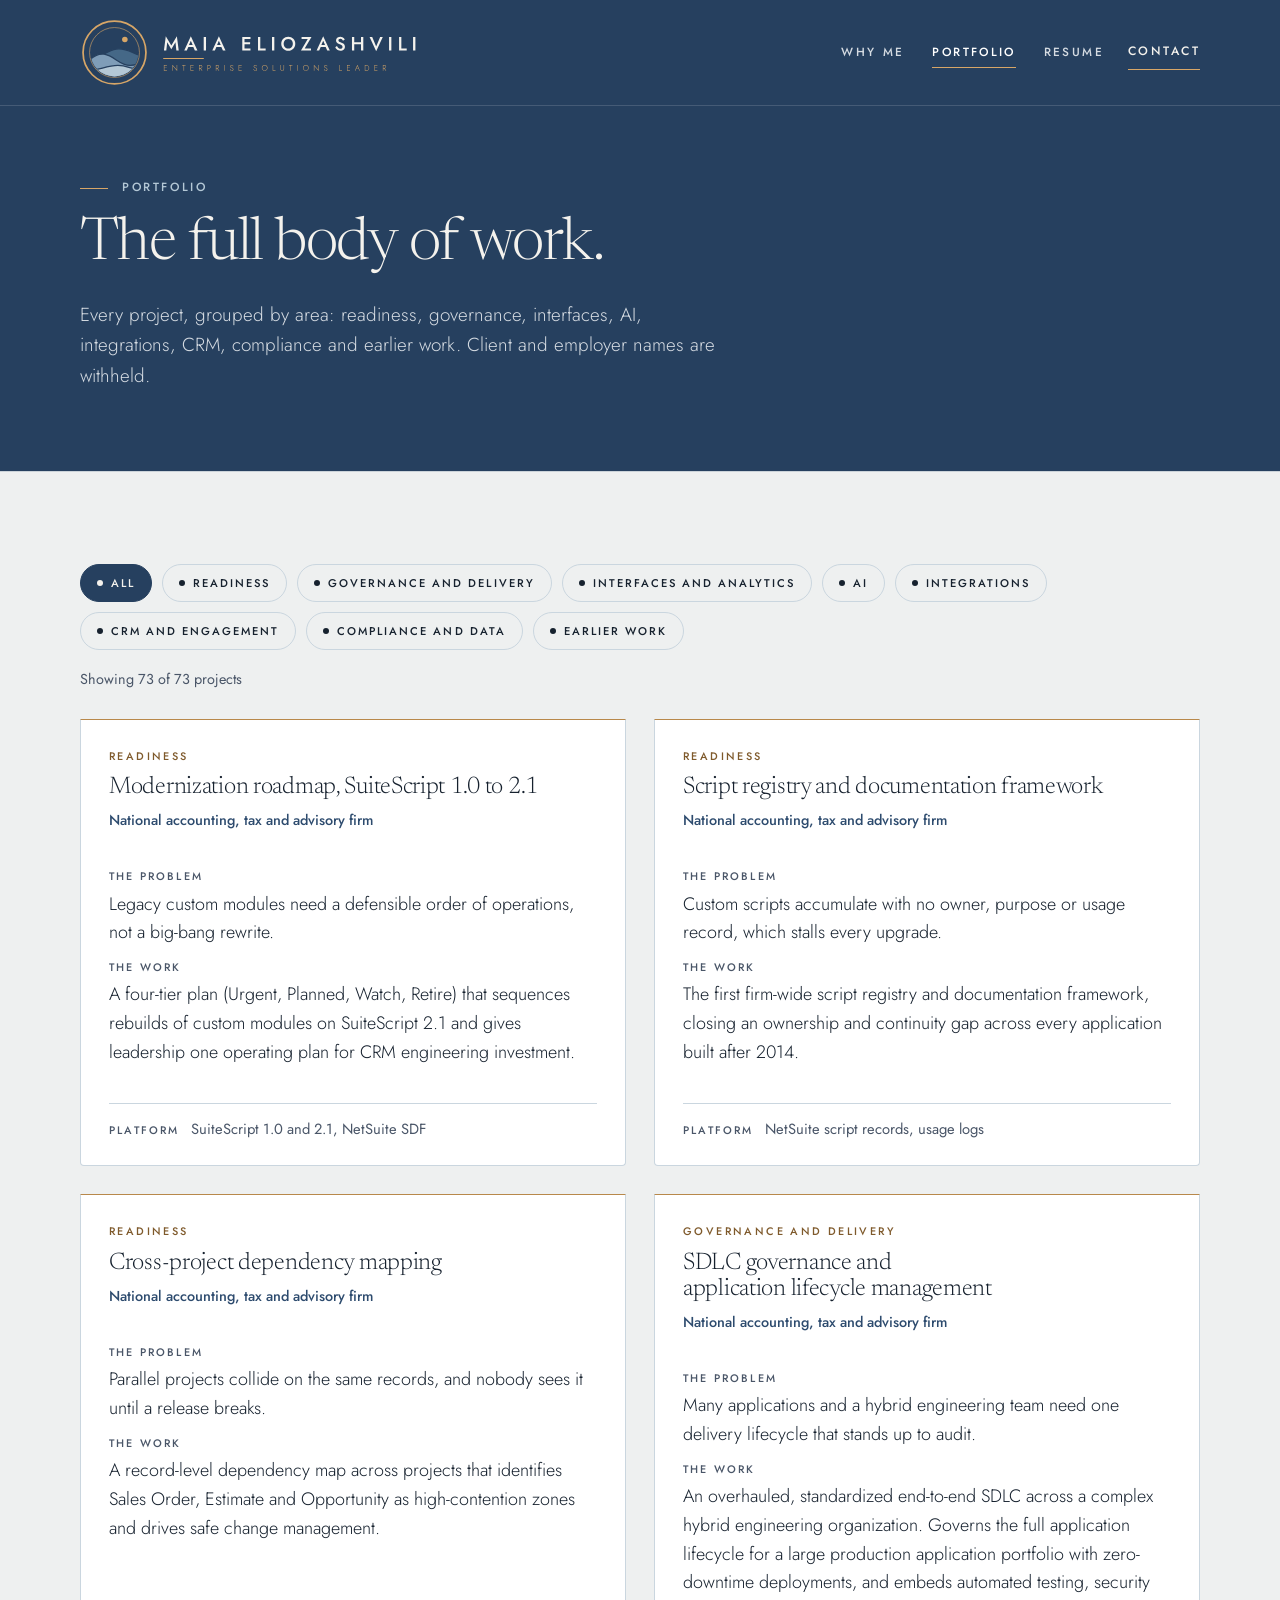
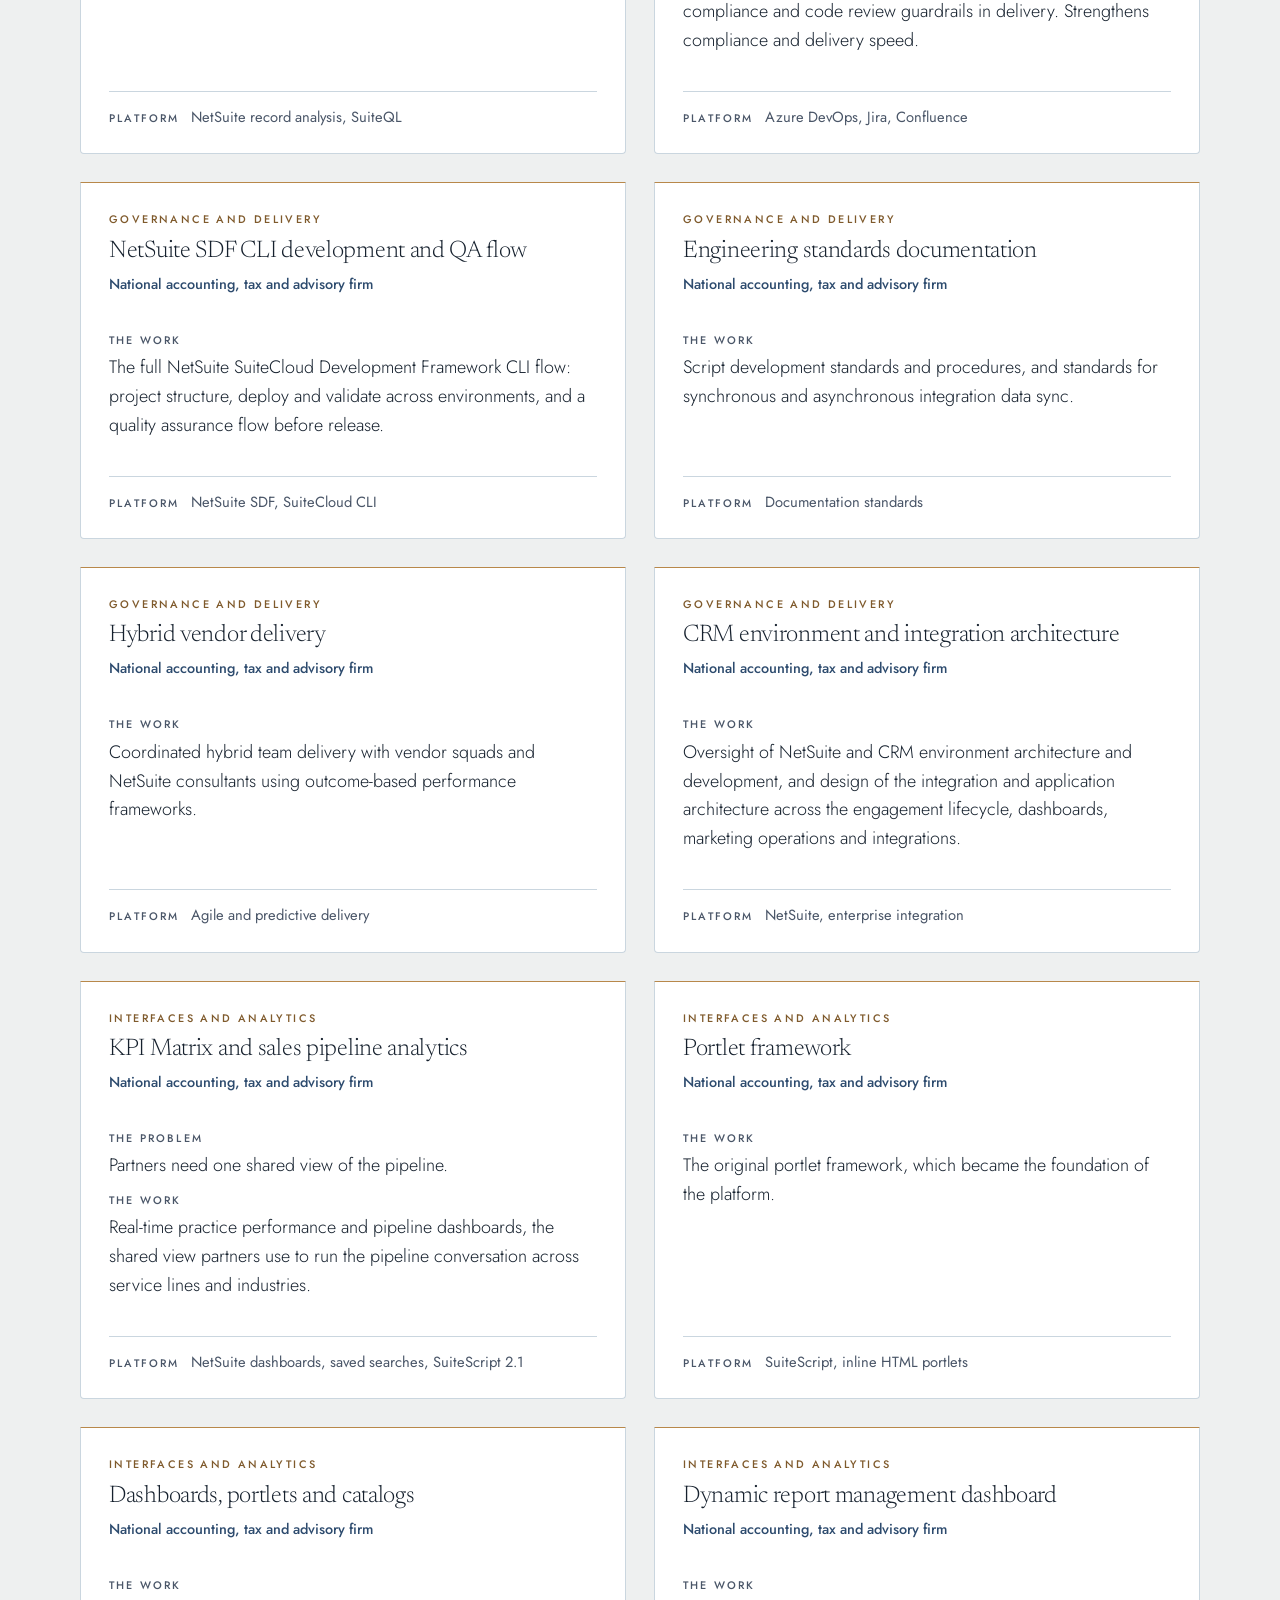
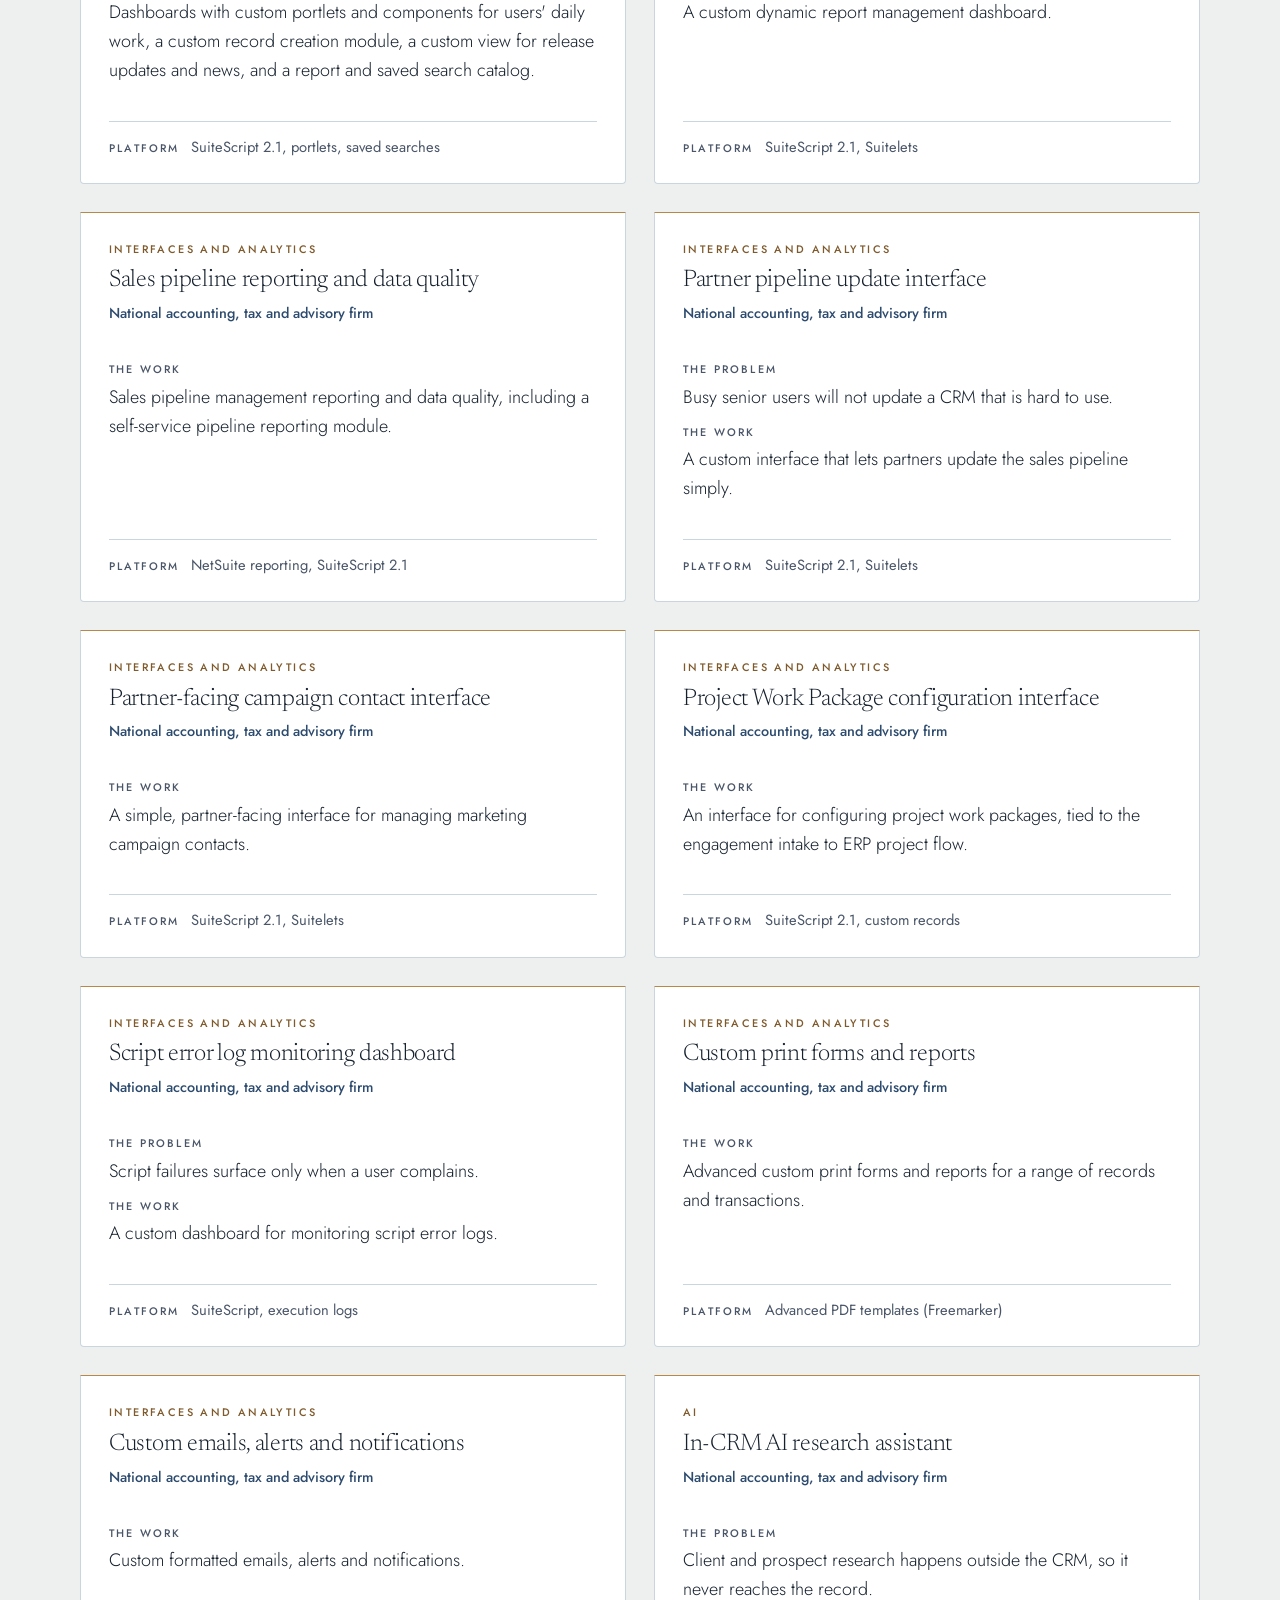
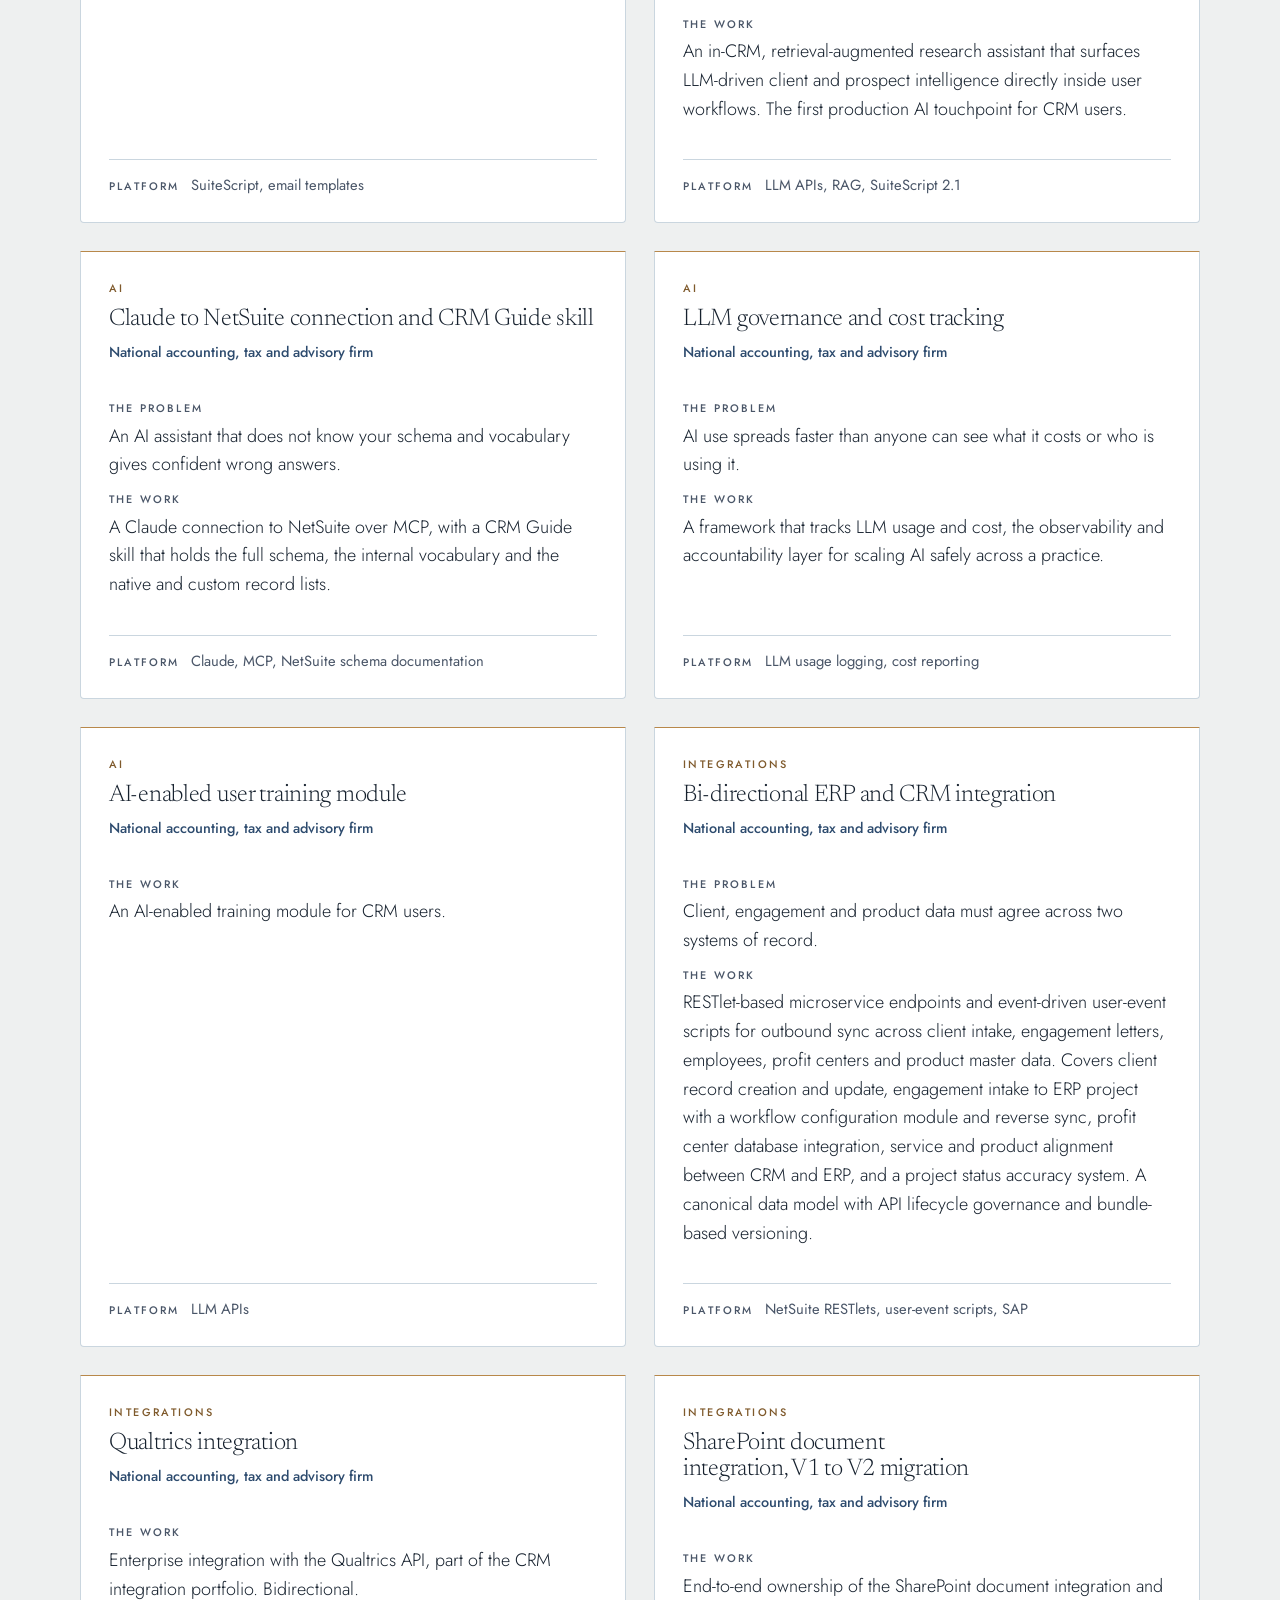
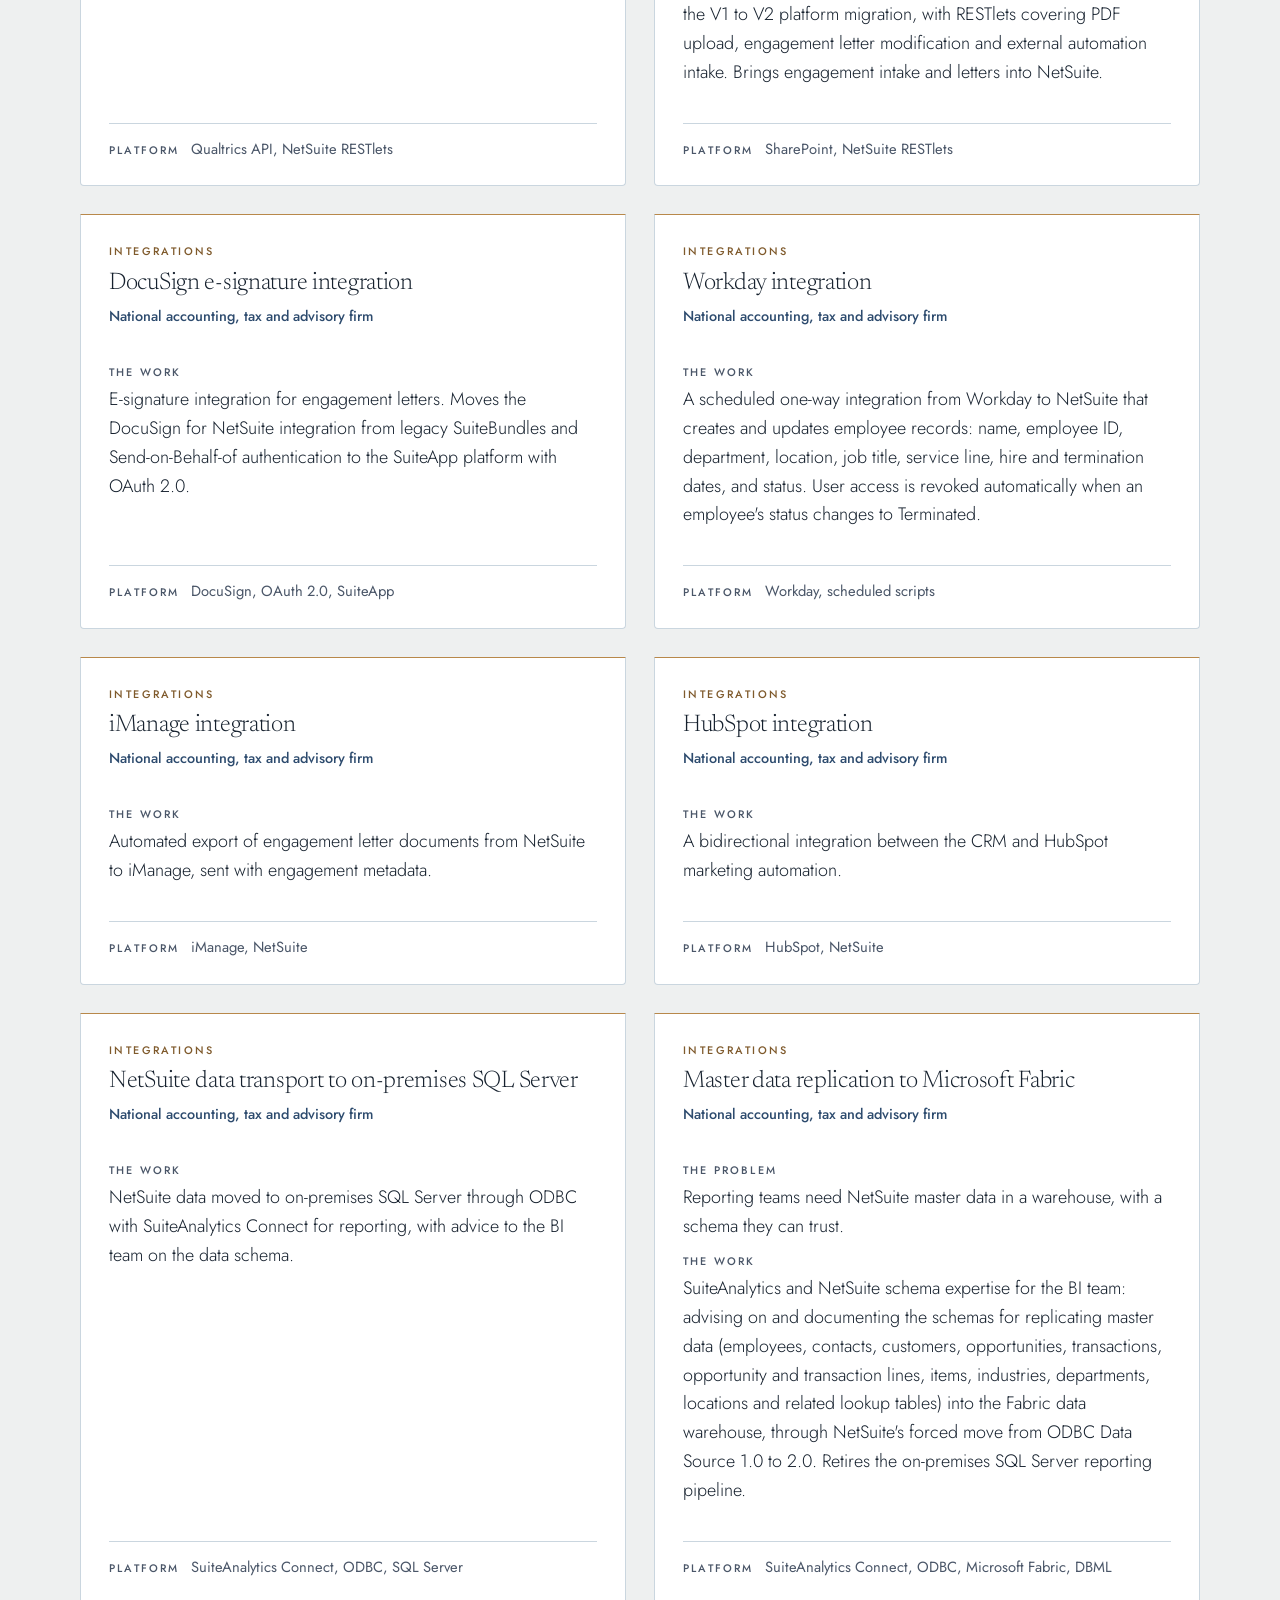
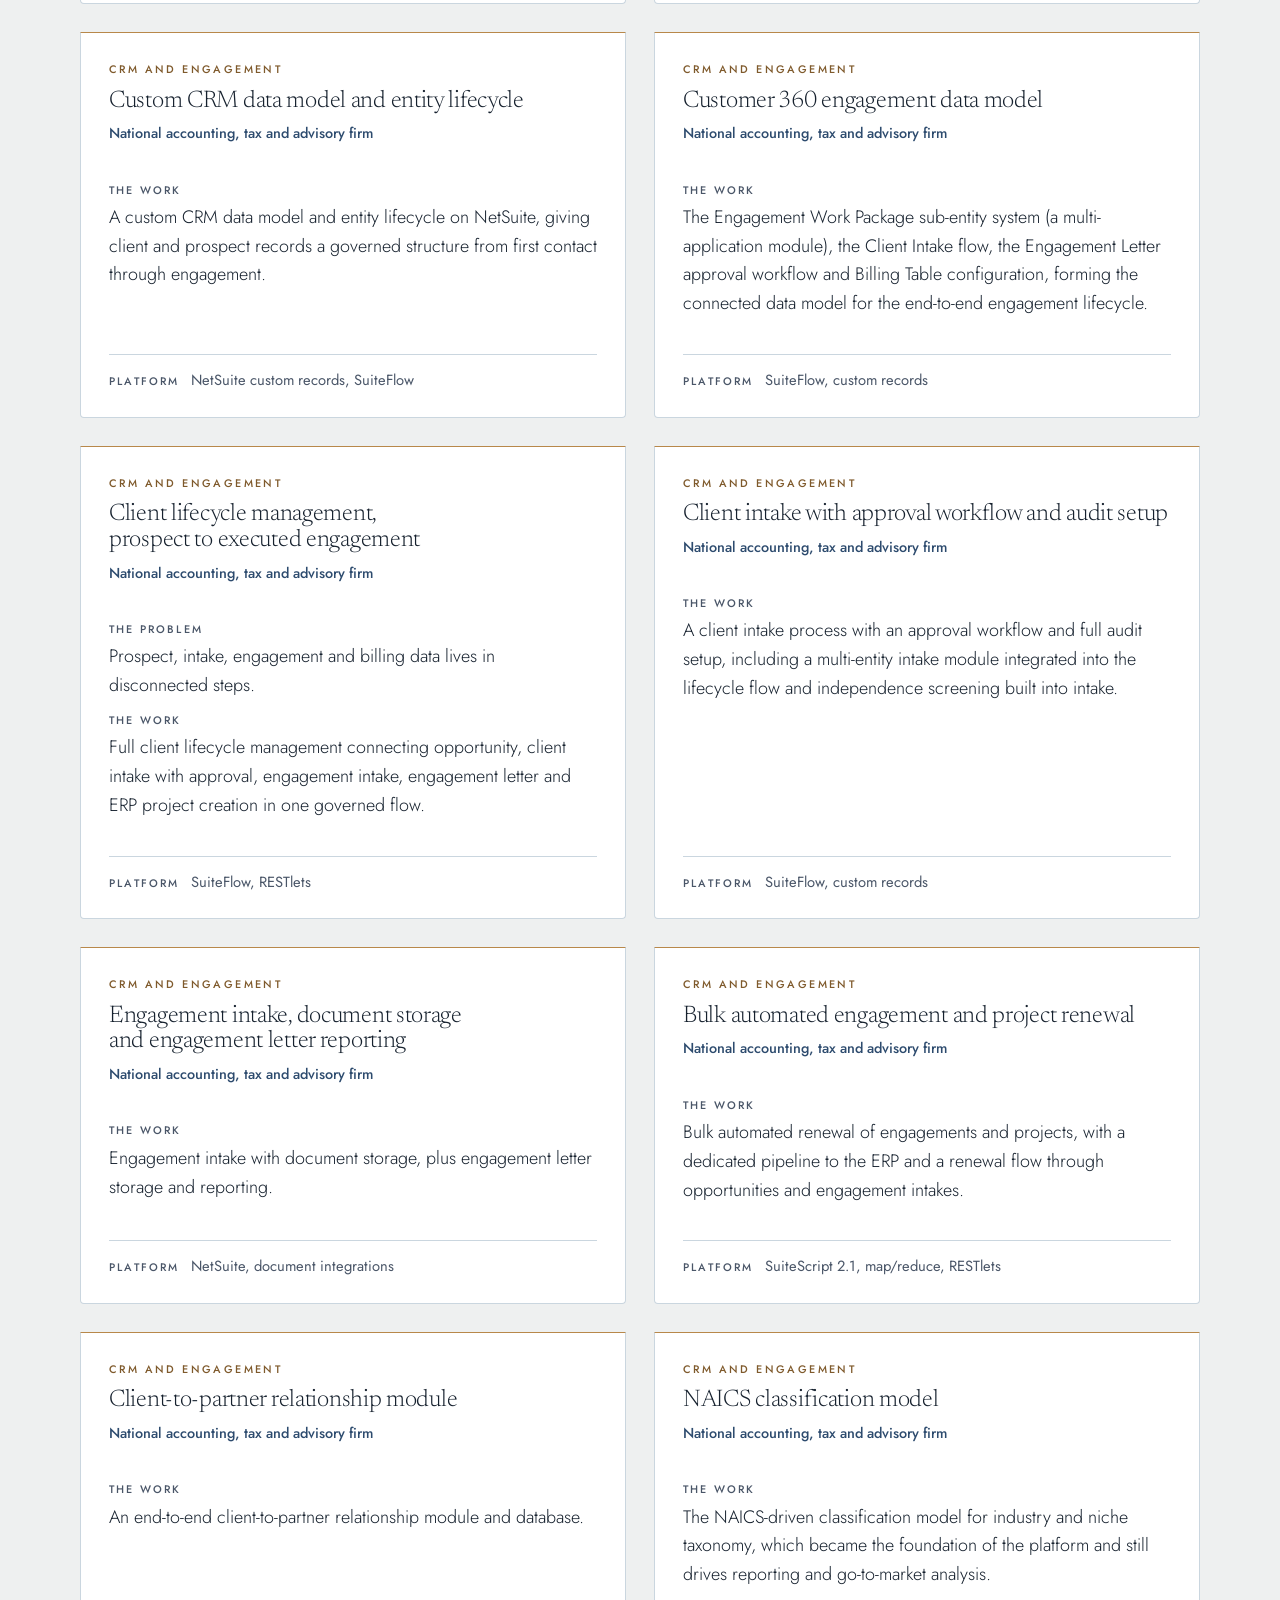
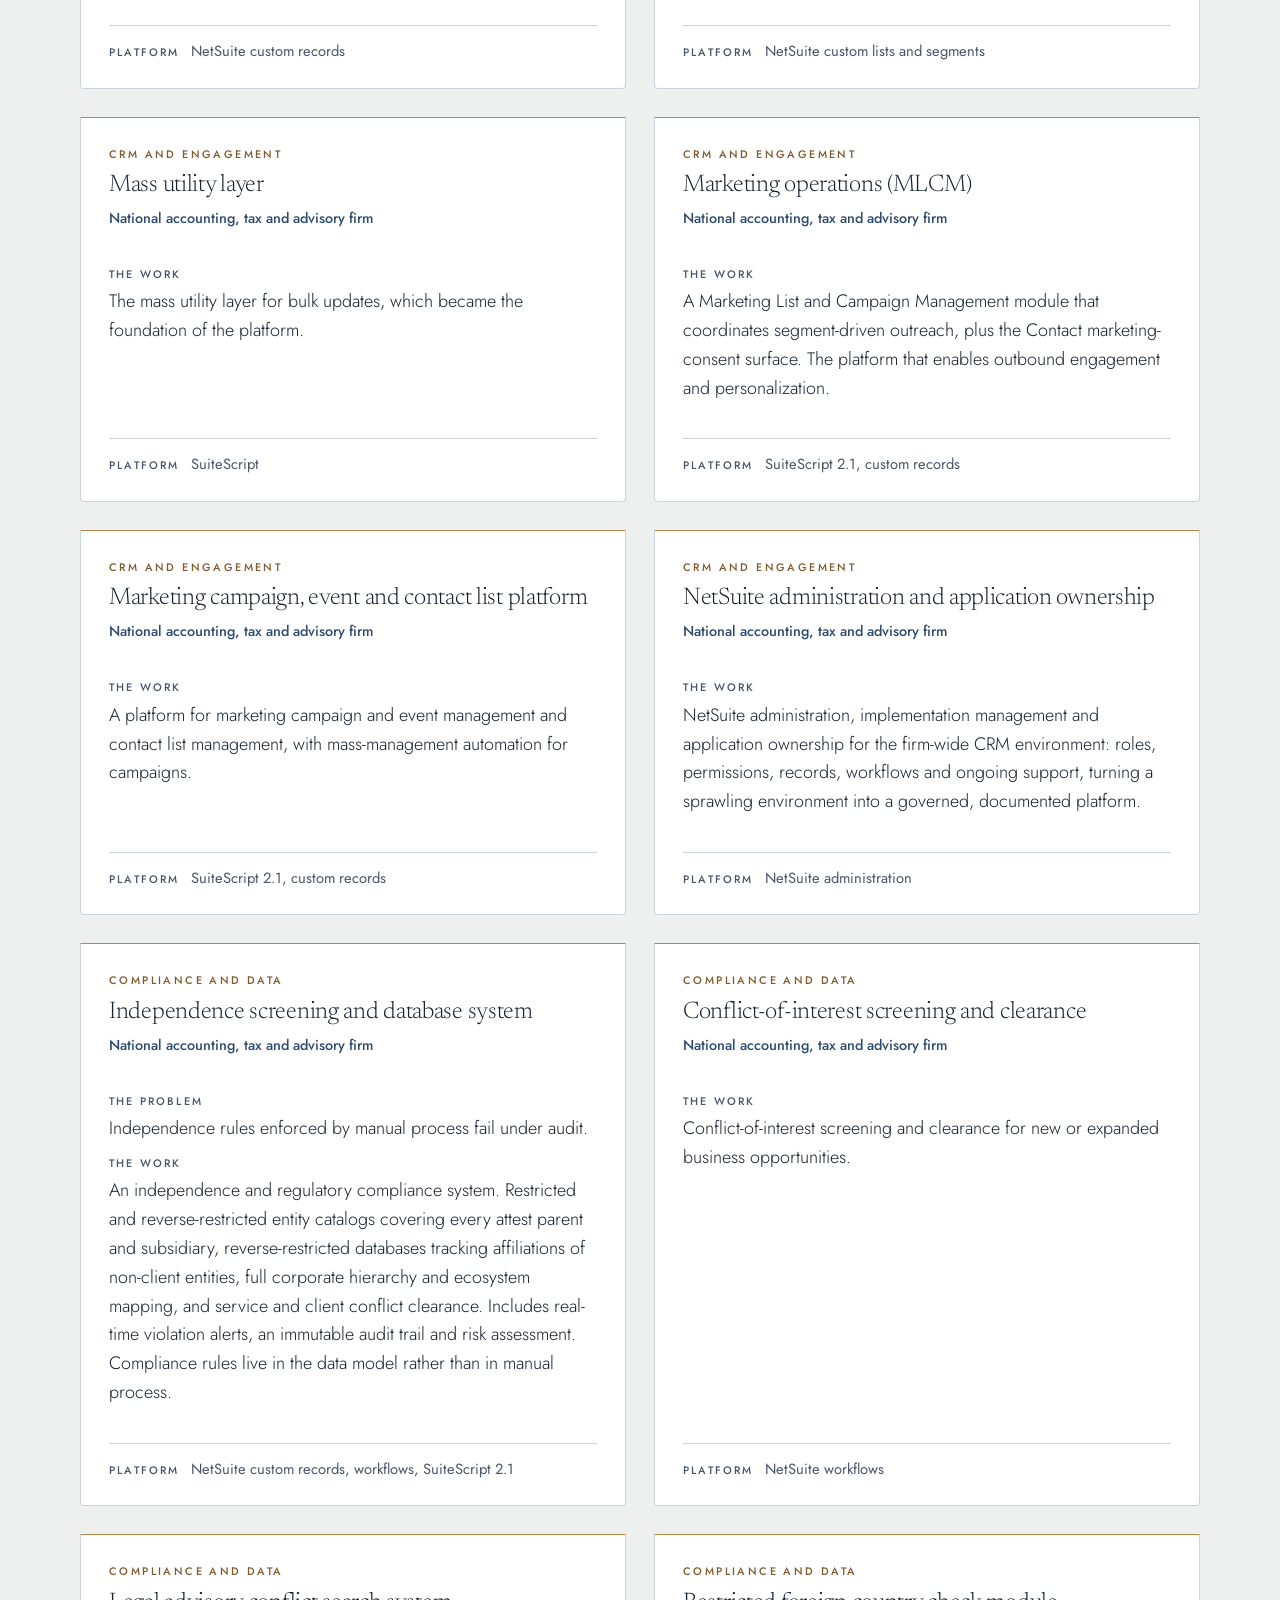
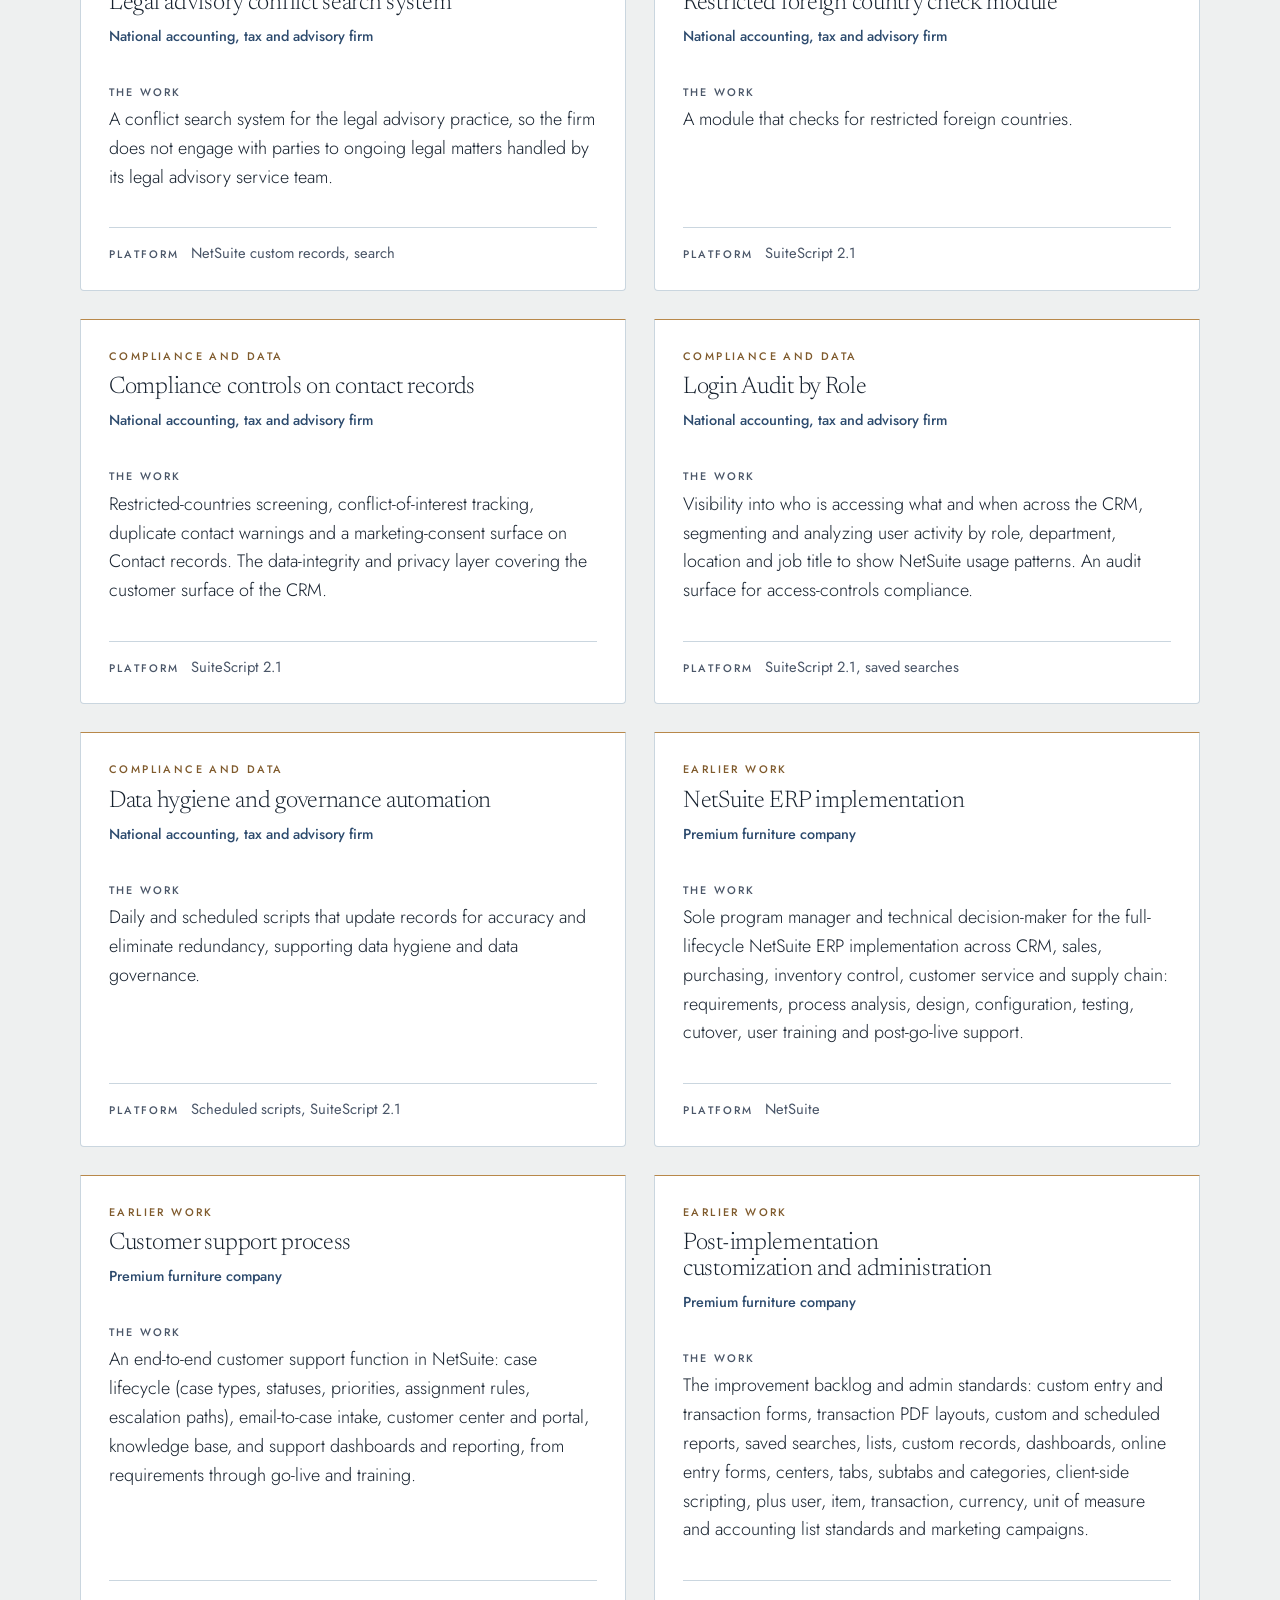
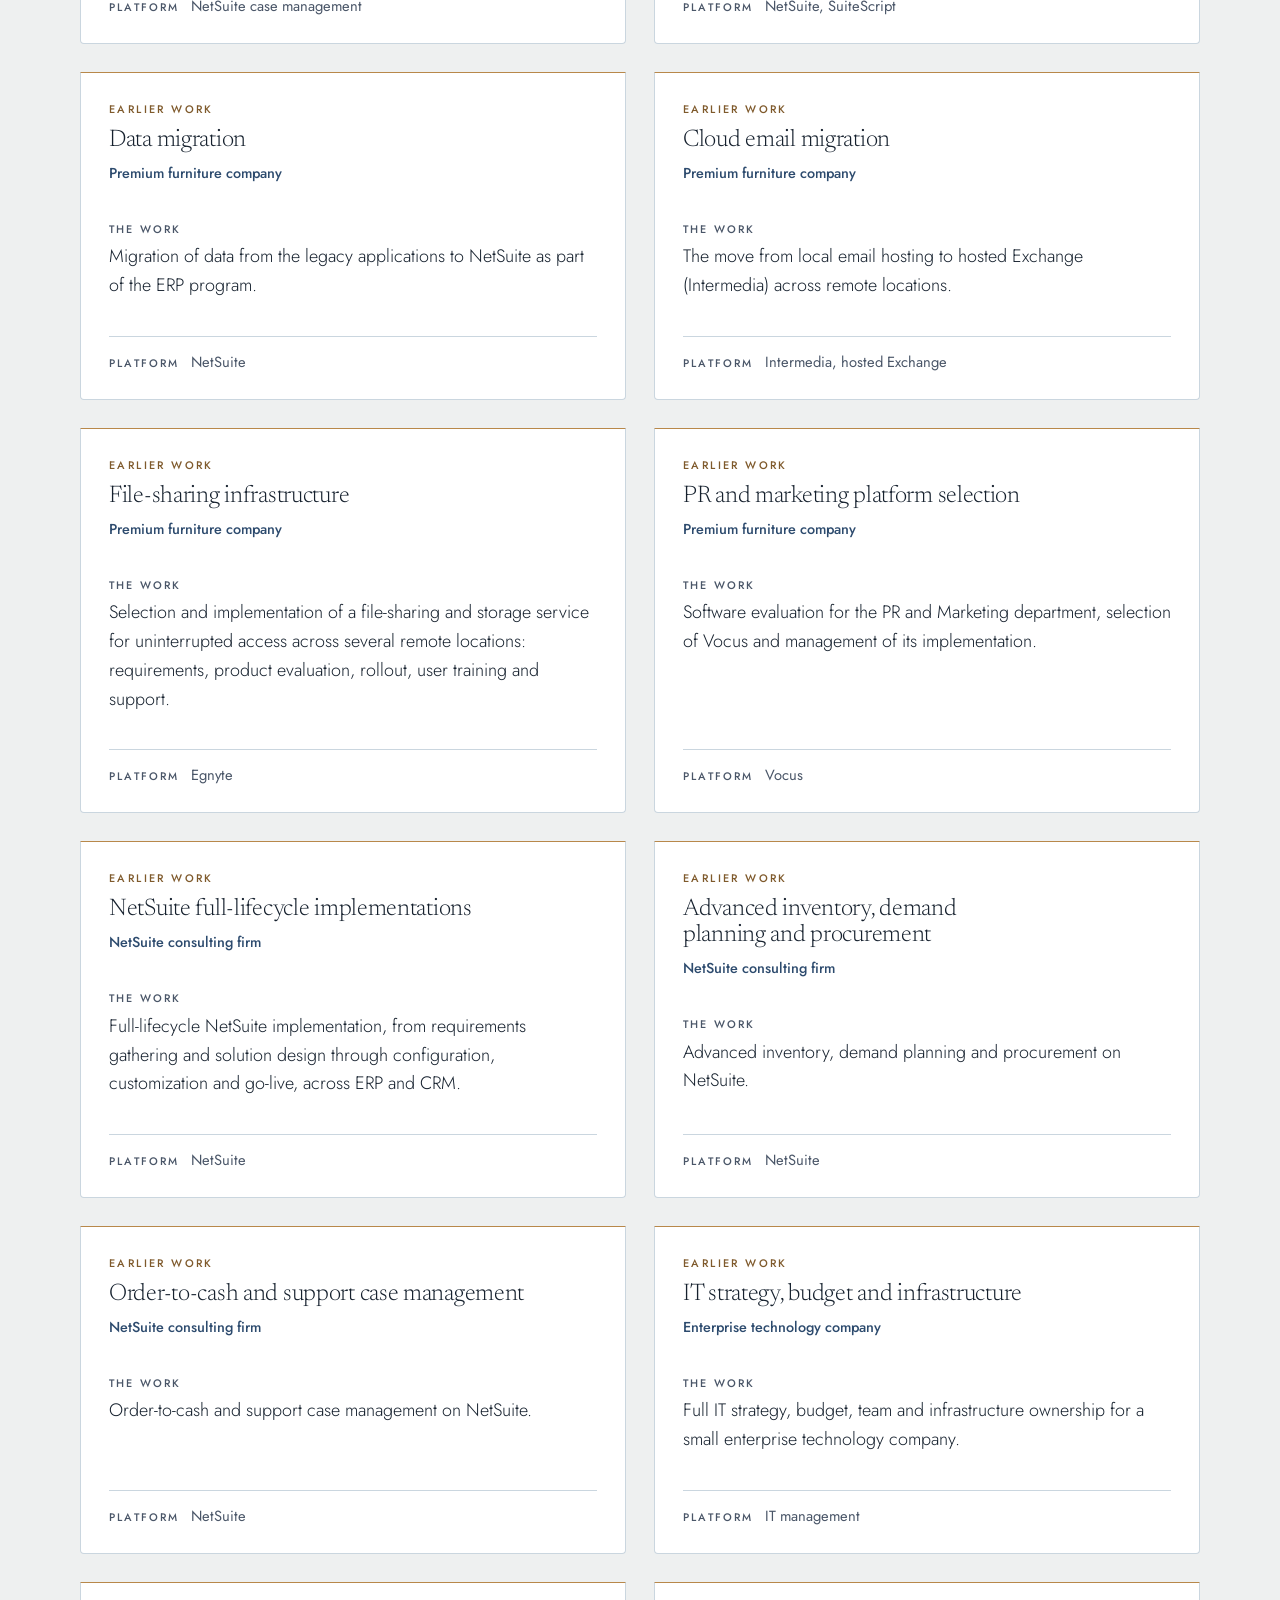
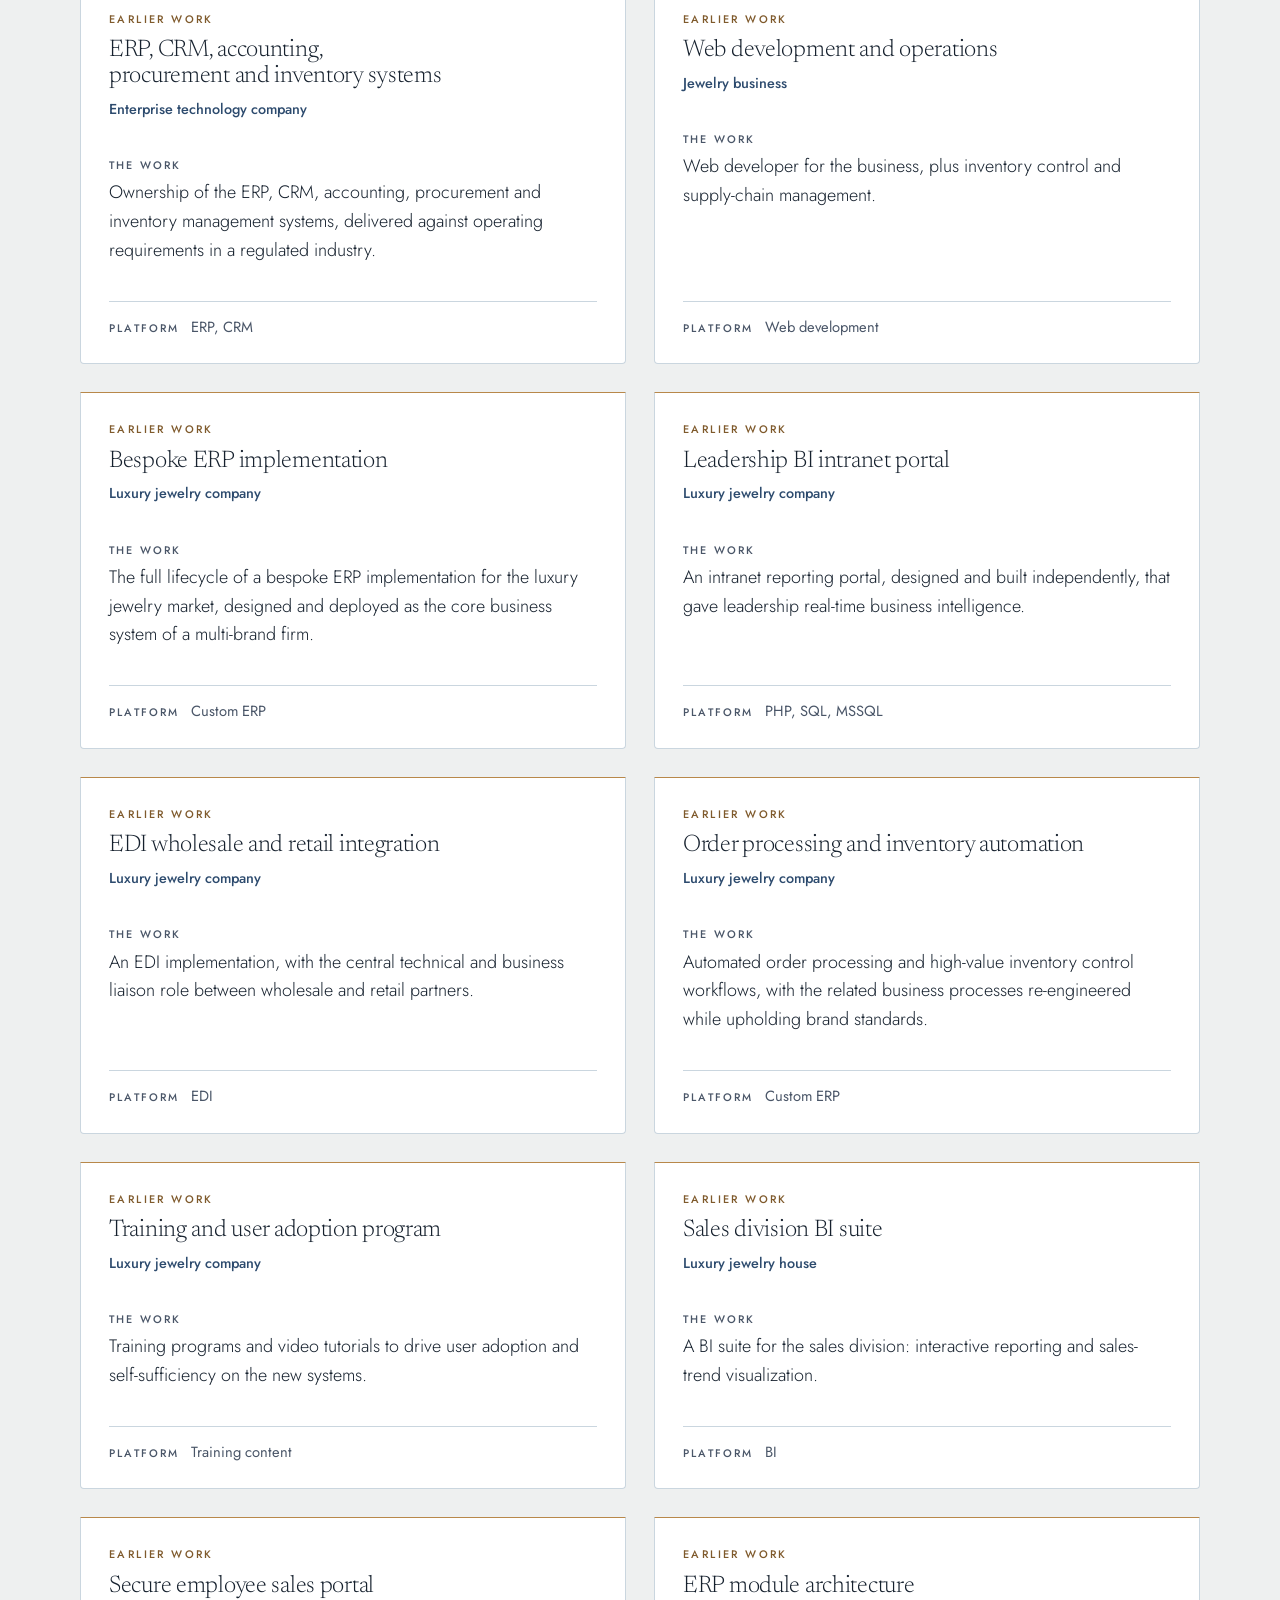
==== commit 8a976234: "Update logo: horizontal lockup with text-free seal Replace the ring-lettered seal with the text-free" ====
--- a/public/portfolio.html
+++ b/public/portfolio.html
@@ -1,5 +1,6 @@
 <!doctype html>
 <html lang="en"><head>
+<script async src="https://www.googletagmanager.com/gtag/js?id=G-1N4SZ0QT39"></script><script>window.dataLayer=window.dataLayer||[];function gtag(){dataLayer.push(arguments)}gtag("js",new Date());gtag("config","G-1N4SZ0QT39");</script>
 <meta name="description" content="73 enterprise systems projects: integrations, governance, CRM, compliance and AI. Client names withheld."><link rel="canonical" href="https://maiaeliozashvili.com/portfolio.html">
 <meta property="og:type" content="website"><meta property="og:title" content="Portfolio · Maia Eliozashvili"><meta property="og:description" content="73 enterprise systems projects: integrations, governance, CRM, compliance and AI. Client names withheld."><meta property="og:url" content="https://maiaeliozashvili.com/portfolio.html"><meta property="og:image" content="https://maiaeliozashvili.com/maia.jpg"><meta name="twitter:card" content="summary">
 <meta charset="utf-8"><meta name="viewport" content="width=device-width, initial-scale=1, viewport-fit=cover">
@@ -10,7 +11,14 @@
 <link rel="stylesheet" href="styles.css">
 </head><body>
 <header class="site-header on-navy"><div class="wrap">
-    <a class="brand" href="./" aria-label="Maia Eliozashvili home"><svg xmlns="http://www.w3.org/2000/svg" viewBox="0 0 380 80" role="img" aria-label="MAIA ELIOZASHVILI"><g transform="translate(0 8)"><defs><path id="rt10" d="M11 32 A21 21 0 0 1 53 32"/><path id="rb10" d="M7 32 A25 25 0 0 0 57 32"/></defs><circle cx="32" cy="32" r="31" fill="none" stroke="#D7A667" stroke-width="1.7"/><circle cx="32" cy="32" r="17.6" fill="none" stroke="#D7A667" stroke-width=".6"/><text text-anchor="middle" font-family="Jost,sans-serif" font-weight="500" font-size="5.2" fill="#F4F2ED"><textPath href="#rt10" startOffset="50%" textLength="None" lengthAdjust="spacing">MAIA</textPath></text><text text-anchor="middle" font-family="Jost,sans-serif" font-weight="500" font-size="5.2" fill="#F4F2ED"><textPath href="#rb10" startOffset="50%" textLength="62" lengthAdjust="spacing">ELIOZASHVILI</textPath></text><defs><clipPath id="c11"><circle cx="32" cy="32" r="16.6"/></clipPath></defs><g clip-path="url(#c11)"><g transform="translate(32 32) scale(.6) translate(-32 -32)"><path d="M0 40 C14 40 22 30 34 28 C46 26 54 34 64 36 V70 H0Z" fill="#456887" stroke="#26405F" stroke-width="1.5" stroke-linejoin="round"/><path d="M0 44 C6 37 12 33 20 34 C32 36 38 47 50 47 C56 47 60 45 64 44 V70 H0Z" fill="#7F9DB8" stroke="#26405F" stroke-width="1.5" stroke-linejoin="round"/><path d="M0 53 C14 53 22 47 36 47 C48 47 54 53 64 51 V70 H0Z" fill="#B4C8D6" stroke="#26405F" stroke-width="1.5" stroke-linejoin="round"/><circle cx="44" cy="17" r="3.2" fill="#D7A667"/></g></g></g><text x="84" y="38" font-family="Jost,sans-serif" font-weight="500" font-size="21" fill="#F4F2ED" textLength="290" lengthAdjust="spacing">MAIA ELIOZASHVILI</text><path d="M84 46H132" stroke="#D7A667" stroke-width="1"/><text x="84" y="63" font-family="Jost,sans-serif" font-weight="300" font-size="10.5" fill="#D7A667" textLength="290" lengthAdjust="spacing">ENTERPRISE TECHNOLOGY LEADER</text></svg></a>
+    <a class="brand" href="./" aria-label="Maia Eliozashvili home"><svg xmlns="http://www.w3.org/2000/svg" viewBox="-2 -2 336 68" role="img" aria-label="Maia Eliozashvili, Enterprise Solutions Leader"><title>Maia Eliozashvili, Enterprise Solutions Leader</title><defs><clipPath id="whdr"><circle cx="32" cy="32" r="23.6"/></clipPath></defs>
+<circle cx="32" cy="32" r="31" fill="none" stroke="#D7A667" stroke-width="1.7"/>
+<circle cx="32" cy="32" r="24.6" fill="none" stroke="#D7A667" stroke-width=".6"/>
+<g clip-path="url(#whdr)"><g transform="translate(32 32) scale(.85) translate(-32 -32)">
+<path d="M0 40 C14 40 22 30 34 28 C46 26 54 34 64 36 V70 H0Z" fill="#456887" stroke="#26405F" stroke-width="1.5" stroke-linejoin="round"/>
+<path d="M0 44 C6 37 12 33 20 34 C32 36 38 47 50 47 C56 47 60 45 64 44 V70 H0Z" fill="#7F9DB8" stroke="#26405F" stroke-width="1.5" stroke-linejoin="round"/>
+<path d="M0 53 C14 53 22 47 36 47 C48 47 54 53 64 51 V70 H0Z" fill="#B4C8D6" stroke="#26405F" stroke-width="1.5" stroke-linejoin="round"/>
+<circle cx="44" cy="17" r="3.2" fill="#D7A667"/></g></g><path d="M83.952 21.906 87.999 28.765 92.065 21.906 92.977 30.0H95.295L93.471 16.035L87.999 25.060000000000002L82.546 16.035L80.722 30.0H83.04ZM109.6790625 26.58 111.1990625 30.0H113.7450625L107.2280625 15.959L100.7300625 30.0H103.2570625L104.7770625 26.58ZM107.2280625 20.462 109.0520625 24.68H105.4230625ZM119.921125 16.700000000000003V30.0H122.201125V16.700000000000003ZM137.3261875 26.58 138.8461875 30.0H141.3921875L134.8751875 15.959L128.3771875 30.0H130.9041875L132.42418750000002 26.58ZM134.8751875 20.462 136.6991875 24.68H133.0701875ZM157.9243125 16.700000000000003V30.0H166.0183125V28.024H160.12831250000002V23.844H165.6383125V21.906H160.12831250000002V18.676000000000002H166.0183125V16.700000000000003ZM173.42937500000002 16.700000000000003V30.0H180.95337500000002V27.986H175.671375V16.700000000000003ZM187.22443750000002 16.700000000000003V30.0H189.50443750000002V16.700000000000003ZM198.72050000000004 23.35Q198.72050000000004 21.982 199.30950000000004 20.9085Q199.89850000000004 19.835 200.91500000000002 19.227Q201.93150000000003 18.619 203.24250000000004 18.619Q204.59150000000002 18.619 205.60800000000003 19.227Q206.62450000000004 19.835 207.19450000000003 20.9085Q207.76450000000003 21.982 207.76450000000003 23.35Q207.76450000000003 24.718 207.18500000000003 25.782Q206.60550000000003 26.846 205.58900000000006 27.4635Q204.57250000000005 28.081 203.24250000000004 28.081Q201.93150000000003 28.081 200.91500000000002 27.4635Q199.89850000000004 26.846 199.30950000000004 25.782Q198.72050000000004 24.718 198.72050000000004 23.35ZM196.34550000000004 23.35Q196.34550000000004 24.832 196.85850000000005 26.105Q197.37150000000003 27.378 198.30250000000004 28.308999999999997Q199.23350000000005 29.24 200.49700000000004 29.7625Q201.76050000000004 30.285 203.24250000000004 30.285Q204.76250000000005 30.285 206.01650000000004 29.7625Q207.27050000000003 29.24 208.20150000000004 28.308999999999997Q209.13250000000005 27.378 209.64550000000003 26.105Q210.15850000000003 24.832 210.15850000000003 23.35Q210.15850000000003 21.849 209.64550000000003 20.595Q209.13250000000005 19.341 208.19200000000004 18.4195Q207.25150000000002 17.498 205.99750000000003 16.975500000000004Q204.74350000000004 16.453000000000003 203.24250000000004 16.453000000000003Q201.77950000000004 16.453000000000003 200.51600000000002 16.975500000000004Q199.25250000000003 17.498 198.312 18.4195Q197.37150000000003 19.341 196.85850000000005 20.595Q196.34550000000004 21.849 196.34550000000004 23.35ZM216.37256250000004 18.771H222.45256250000003L215.78356250000004 30.0H225.62556250000003V27.986H219.43156250000004L226.13856250000003 16.700000000000003H216.37256250000004ZM240.12362500000003 26.58 241.64362500000004 30.0H244.18962500000004L237.67262500000004 15.959L231.17462500000002 30.0H233.70162500000004L235.22162500000005 26.58ZM237.67262500000004 20.462 239.49662500000002 24.68H235.86762500000003ZM251.23968750000003 25.706 249.56768750000003 26.884Q250.00468750000005 27.796 250.75518750000003 28.575Q251.50568750000002 29.354 252.50318750000002 29.819499999999998Q253.50068750000003 30.285 254.65968750000005 30.285Q255.51468750000004 30.285 256.30318750000004 30.009500000000003Q257.09168750000003 29.734 257.71868750000004 29.2305Q258.34568750000005 28.727 258.71618750000005 27.986Q259.08668750000004 27.245 259.08668750000004 26.314Q259.08668750000004 25.44 258.78268750000007 24.7845Q258.47868750000004 24.129 257.99418750000007 23.654000000000003Q257.50968750000004 23.179000000000002 256.91118750000004 22.856Q256.31268750000004 22.533 255.70468750000003 22.323999999999998Q254.64068750000004 21.944000000000003 253.97568750000005 21.583000000000002Q253.31068750000003 21.222 252.99718750000005 20.8135Q252.68368750000005 20.405 252.68368750000005 19.892Q252.68368750000005 19.322000000000003 253.12068750000003 18.8945Q253.55768750000004 18.467 254.48868750000003 18.467Q255.15368750000005 18.467 255.65718750000005 18.7235Q256.16068750000005 18.98 256.54068750000005 19.4075Q256.92068750000004 19.835 257.18668750000006 20.329L258.9916875 19.303Q258.66868750000003 18.6 258.06068750000003 17.954Q257.4526875 17.308 256.5786875 16.8805Q255.70468750000003 16.453000000000003 254.52668750000004 16.453000000000003Q253.32968750000003 16.453000000000003 252.38918750000005 16.909000000000002Q251.44868750000003 17.365000000000002 250.89768750000002 18.1725Q250.34668750000003 18.98 250.34668750000003 20.044Q250.34668750000003 20.975 250.70768750000002 21.6305Q251.06868750000004 22.286 251.61968750000005 22.7325Q252.17068750000004 23.179000000000002 252.77868750000005 23.4735Q253.38668750000005 23.768 253.88068750000002 23.939Q254.71668750000003 24.243000000000002 255.36268750000005 24.5565Q256.00868750000006 24.87 256.36018750000005 25.316499999999998Q256.71168750000004 25.762999999999998 256.71168750000004 26.485Q256.71168750000004 27.283 256.14168750000005 27.777Q255.57168750000002 28.271 254.65968750000005 28.271Q253.91868750000003 28.271 253.30118750000003 27.948Q252.68368750000005 27.625 252.18018750000005 27.055Q251.67668750000004 26.485 251.23968750000003 25.706ZM274.95275000000004 16.700000000000003V21.83H268.26475000000005V16.700000000000003H266.0227500000001V30.0H268.26475000000005V23.901H274.95275000000004V30.0H277.19475000000006V16.700000000000003ZM289.88781250000005 26.048000000000002 285.97381250000007 16.700000000000003H283.38981250000006L289.88781250000005 30.741L296.40481250000005 16.700000000000003H293.80181250000004ZM302.58087500000005 16.700000000000003V30.0H304.860875V16.700000000000003ZM312.46193750000003 16.700000000000003V30.0H319.9859375V27.986H314.7039375V16.700000000000003ZM326.257 16.700000000000003V30.0H328.537V16.700000000000003Z" fill="#F4F2ED"/><path d="M80 38 H120" stroke="#D7A667" stroke-width="1"/><path d="M80.672 44.4V50.0H83.68V49.584H81.112V47.136H83.52V46.72H81.112V44.816H83.68V44.4ZM93.31138461538461 44.4V49.088L89.05538461538461 44.184V50.0H89.49538461538461V45.328L93.75138461538461 50.216V44.4ZM98.64676923076922 44.816H100.11876923076923V50.0H100.55876923076923V44.816H102.03076923076922V44.4H98.64676923076922ZM106.92615384615384 44.4V50.0H109.93415384615385V49.584H107.36615384615384V47.136H109.77415384615384V46.72H107.36615384615384V44.816H109.93415384615385V44.4ZM115.30953846153845 44.4V50.0H115.74953846153845V47.648H116.48553846153845L118.11753846153846 50.0H118.66153846153846L116.95753846153845 47.624Q117.28553846153845 47.584 117.56553846153845 47.456Q117.98953846153846 47.272 118.23753846153846 46.903999999999996Q118.48553846153845 46.536 118.48553846153845 46.024Q118.48553846153845 45.504 118.23753846153846 45.144Q117.98953846153846 44.784 117.56153846153845 44.592Q117.13353846153845 44.4 116.58953846153845 44.4ZM115.74953846153845 47.256V44.792H116.58953846153845Q117.01353846153846 44.792 117.34153846153845 44.936Q117.66953846153845 45.08 117.85753846153845 45.352000000000004Q118.04553846153846 45.624 118.04553846153846 46.024Q118.04553846153846 46.424 117.86153846153846 46.7Q117.67753846153846 46.976 117.34553846153847 47.116Q117.01353846153846 47.256 116.58953846153845 47.256ZM123.60492307692307 44.4V50.0H124.04492307692307V47.712H124.91692307692307Q125.44492307692308 47.712 125.85692307692307 47.516000000000005Q126.26892307692307 47.32 126.50892307692308 46.944Q126.74892307692308 46.568 126.74892307692308 46.056Q126.74892307692308 45.536 126.50892307692308 45.168Q126.26892307692307 44.8 125.85692307692307 44.599999999999994Q125.44492307692308 44.4 124.91692307692307 44.4ZM124.04492307692307 47.296V44.816H124.91692307692307Q125.53292307692307 44.816 125.91692307692307 45.132000000000005Q126.30092307692307 45.448 126.30092307692307 46.056Q126.30092307692307 46.656 125.91692307692307 46.976Q125.53292307692307 47.296 124.91692307692307 47.296ZM131.8843076923077 44.4V50.0H132.32430769230768V47.648H133.0603076923077L134.69230769230768 50.0H135.2363076923077L133.53230769230768 47.624Q133.86030769230769 47.584 134.1403076923077 47.456Q134.5643076923077 47.272 134.81230769230768 46.903999999999996Q135.0603076923077 46.536 135.0603076923077 46.024Q135.0603076923077 45.504 134.81230769230768 45.144Q134.5643076923077 44.784 134.1363076923077 44.592Q133.7083076923077 44.4 133.1643076923077 44.4ZM132.32430769230768 47.256V44.792H133.1643076923077Q133.5883076923077 44.792 133.9163076923077 44.936Q134.2443076923077 45.08 134.4323076923077 45.352000000000004Q134.62030769230768 45.624 134.62030769230768 46.024Q134.62030769230768 46.424 134.43630769230768 46.7Q134.25230769230768 46.976 133.9203076923077 47.116Q133.5883076923077 47.256 133.1643076923077 47.256ZM140.16369230769232 44.4V50.0H140.6036923076923V44.4ZM146.0830769230769 48.384 145.72307692307692 48.608Q145.8590769230769 49.0 146.10707692307693 49.336Q146.35507692307692 49.672 146.72307692307692 49.872Q147.0910769230769 50.072 147.5790769230769 50.072Q147.9230769230769 50.072 148.2190769230769 49.964Q148.51507692307692 49.856 148.73507692307692 49.652Q148.95507692307692 49.448 149.0790769230769 49.168Q149.2030769230769 48.888 149.2030769230769 48.544Q149.2030769230769 48.176 149.0750769230769 47.908Q148.9470769230769 47.64 148.7430769230769 47.448Q148.53907692307692 47.256 148.2910769230769 47.128Q148.0430769230769 47.0 147.8110769230769 46.912Q147.3630769230769 46.752 147.0590769230769 46.572Q146.7550769230769 46.392 146.6030769230769 46.168000000000006Q146.45107692307693 45.944 146.45107692307693 45.632Q146.45107692307693 45.256 146.71507692307694 45.004000000000005Q146.97907692307692 44.752 147.46707692307692 44.752Q147.8350769230769 44.752 148.08307692307693 44.891999999999996Q148.33107692307692 45.032 148.4950769230769 45.239999999999995Q148.65907692307692 45.448 148.74707692307692 45.664L149.1310769230769 45.448Q149.0190769230769 45.176 148.8030769230769 44.92Q148.58707692307692 44.664 148.26307692307694 44.496Q147.93907692307693 44.328 147.49107692307692 44.328Q147.0590769230769 44.328 146.7150769230769 44.5Q146.3710769230769 44.672 146.17907692307693 44.98Q145.98707692307693 45.288 145.98707692307693 45.688Q145.98707692307693 46.048 146.1270769230769 46.304Q146.2670769230769 46.56 146.4910769230769 46.74Q146.7150769230769 46.92 146.97507692307693 47.044Q147.23507692307692 47.168 147.47507692307693 47.256Q147.79507692307692 47.376 148.08707692307692 47.532Q148.37907692307692 47.688 148.56307692307692 47.936Q148.74707692307692 48.184 148.74707692307692 48.592Q148.74707692307692 49.056 148.43907692307693 49.355999999999995Q148.1310769230769 49.656 147.58707692307692 49.656Q147.18707692307692 49.656 146.8990769230769 49.483999999999995Q146.61107692307692 49.312 146.41507692307692 49.024Q146.21907692307693 48.736 146.0830769230769 48.384ZM154.3464615384615 44.4V50.0H157.35446153846152V49.584H154.7864615384615V47.136H157.19446153846152V46.72H154.7864615384615V44.816H157.35446153846152V44.4ZM169.28123076923075 48.384 168.92123076923076 48.608Q169.05723076923076 49.0 169.30523076923077 49.336Q169.55323076923077 49.672 169.92123076923076 49.872Q170.28923076923076 50.072 170.77723076923075 50.072Q171.12123076923075 50.072 171.41723076923074 49.964Q171.71323076923076 49.856 171.93323076923076 49.652Q172.15323076923076 49.448 172.27723076923075 49.168Q172.40123076923075 48.888 172.40123076923075 48.544Q172.40123076923075 48.176 172.27323076923074 47.908Q172.14523076923075 47.64 171.94123076923074 47.448Q171.73723076923076 47.256 171.48923076923074 47.128Q171.24123076923075 47.0 171.00923076923075 46.912Q170.56123076923075 46.752 170.25723076923074 46.572Q169.95323076923074 46.392 169.80123076923076 46.168000000000006Q169.64923076923077 45.944 169.64923076923077 45.632Q169.64923076923077 45.256 169.91323076923078 45.004000000000005Q170.17723076923076 44.752 170.66523076923076 44.752Q171.03323076923076 44.752 171.28123076923077 44.891999999999996Q171.52923076923076 45.032 171.69323076923075 45.239999999999995Q171.85723076923077 45.448 171.94523076923076 45.664L172.32923076923075 45.448Q172.21723076923075 45.176 172.00123076923074 44.92Q171.78523076923076 44.664 171.46123076923078 44.496Q171.13723076923077 44.328 170.68923076923076 44.328Q170.25723076923074 44.328 169.91323076923075 44.5Q169.56923076923076 44.672 169.37723076923078 44.98Q169.18523076923077 45.288 169.18523076923077 45.688Q169.18523076923077 46.048 169.32523076923076 46.304Q169.46523076923074 46.56 169.68923076923073 46.74Q169.91323076923075 46.92 170.17323076923077 47.044Q170.43323076923076 47.168 170.67323076923077 47.256Q170.99323076923076 47.376 171.28523076923076 47.532Q171.57723076923077 47.688 171.76123076923076 47.936Q171.94523076923076 48.184 171.94523076923076 48.592Q171.94523076923076 49.056 171.63723076923077 49.355999999999995Q171.32923076923075 49.656 170.78523076923076 49.656Q170.38523076923076 49.656 170.09723076923075 49.483999999999995Q169.80923076923077 49.312 169.61323076923077 49.024Q169.41723076923077 48.736 169.28123076923075 48.384ZM177.68861538461536 47.2Q177.68861538461536 46.496 177.98861538461534 45.948Q178.28861538461535 45.4 178.81261538461536 45.084Q179.33661538461536 44.768 180.00861538461535 44.768Q180.68061538461535 44.768 181.20461538461535 45.084Q181.72861538461535 45.4 182.02461538461534 45.948Q182.32061538461537 46.496 182.32061538461537 47.2Q182.32061538461537 47.896 182.02461538461534 48.448Q181.72861538461535 49.0 181.20461538461535 49.316Q180.68061538461535 49.632 180.00861538461535 49.632Q179.33661538461536 49.632 178.81261538461536 49.316Q178.28861538461535 49.0 177.98861538461534 48.448Q177.68861538461536 47.896 177.68861538461536 47.2ZM177.22461538461536 47.2Q177.22461538461536 47.816 177.43261538461536 48.34Q177.64061538461536 48.864 178.01661538461536 49.251999999999995Q178.39261538461537 49.64 178.90061538461538 49.856Q179.40861538461536 50.072 180.00861538461535 50.072Q180.60861538461535 50.072 181.11661538461536 49.856Q181.62461538461537 49.64 182.00061538461534 49.251999999999995Q182.37661538461535 48.864 182.58461538461535 48.34Q182.79261538461535 47.816 182.79261538461535 47.2Q182.79261538461535 46.584 182.58461538461535 46.06Q182.37661538461535 45.536 182.00061538461534 45.147999999999996Q181.62461538461537 44.76 181.11661538461536 44.544Q180.60861538461535 44.328 180.00861538461535 44.328Q179.40861538461536 44.328 178.90061538461538 44.544Q178.39261538461537 44.76 178.01661538461536 45.147999999999996Q177.64061538461536 45.536 177.43261538461536 46.06Q177.22461538461536 46.584 177.22461538461536 47.2ZM187.92799999999997 44.4V50.0H190.67999999999998V49.584H188.36799999999997V44.4ZM195.5353846153846 44.4V48.192Q195.5353846153846 48.608 195.6553846153846 48.956Q195.7753846153846 49.304 196.0073846153846 49.552Q196.2393846153846 49.8 196.5713846153846 49.94Q196.9033846153846 50.08 197.3273846153846 50.08Q197.7513846153846 50.08 198.0833846153846 49.94Q198.4153846153846 49.8 198.6473846153846 49.552Q198.8793846153846 49.304 198.9993846153846 48.956Q199.1193846153846 48.608 199.1193846153846 48.192V44.4H198.6793846153846V48.192Q198.6793846153846 48.864 198.3273846153846 49.263999999999996Q197.9753846153846 49.664 197.3273846153846 49.664Q196.6793846153846 49.664 196.3273846153846 49.263999999999996Q195.9753846153846 48.864 195.9753846153846 48.192V44.4ZM203.9747692307692 44.816H205.4467692307692V50.0H205.8867692307692V44.816H207.3587692307692V44.4H203.9747692307692ZM212.23815384615384 44.4V50.0H212.67815384615383V44.4ZM218.26153846153844 47.2Q218.26153846153844 46.496 218.56153846153842 45.948Q218.86153846153843 45.4 219.38553846153843 45.084Q219.90953846153843 44.768 220.58153846153843 44.768Q221.25353846153843 44.768 221.77753846153843 45.084Q222.30153846153843 45.4 222.59753846153842 45.948Q222.89353846153844 46.496 222.89353846153844 47.2Q222.89353846153844 47.896 222.59753846153842 48.448Q222.30153846153843 49.0 221.77753846153843 49.316Q221.25353846153843 49.632 220.58153846153843 49.632Q219.90953846153843 49.632 219.38553846153843 49.316Q218.86153846153843 49.0 218.56153846153842 48.448Q218.26153846153844 47.896 218.26153846153844 47.2ZM217.79753846153844 47.2Q217.79753846153844 47.816 218.00553846153844 48.34Q218.21353846153843 48.864 218.58953846153844 49.251999999999995Q218.96553846153844 49.64 219.47353846153845 49.856Q219.98153846153843 50.072 220.58153846153843 50.072Q221.18153846153842 50.072 221.68953846153843 49.856Q222.19753846153844 49.64 222.57353846153842 49.251999999999995Q222.94953846153842 48.864 223.15753846153842 48.34Q223.36553846153842 47.816 223.36553846153842 47.2Q223.36553846153842 46.584 223.15753846153842 46.06Q222.94953846153842 45.536 222.57353846153842 45.147999999999996Q222.19753846153844 44.76 221.68953846153843 44.544Q221.18153846153842 44.328 220.58153846153843 44.328Q219.98153846153843 44.328 219.47353846153845 44.544Q218.96553846153844 44.76 218.58953846153844 45.147999999999996Q218.21353846153843 45.536 218.00553846153844 46.06Q217.79753846153844 46.584 217.79753846153844 47.2ZM232.75692307692304 44.4V49.088L228.50092307692304 44.184V50.0H228.94092307692304V45.328L233.19692307692304 50.216V44.4ZM238.69230769230765 48.384 238.33230769230767 48.608Q238.46830769230766 49.0 238.71630769230768 49.336Q238.96430769230767 49.672 239.33230769230767 49.872Q239.70030769230766 50.072 240.18830769230766 50.072Q240.53230769230765 50.072 240.82830769230765 49.964Q241.12430769230767 49.856 241.34430769230767 49.652Q241.56430769230766 49.448 241.68830769230766 49.168Q241.81230769230766 48.888 241.81230769230766 48.544Q241.81230769230766 48.176 241.68430769230764 47.908Q241.55630769230766 47.64 241.35230769230765 47.448Q241.14830769230767 47.256 240.90030769230765 47.128Q240.65230769230766 47.0 240.42030769230766 46.912Q239.97230769230765 46.752 239.66830769230765 46.572Q239.36430769230765 46.392 239.21230769230766 46.168000000000006Q239.06030769230767 45.944 239.06030769230767 45.632Q239.06030769230767 45.256 239.32430769230768 45.004000000000005Q239.58830769230767 44.752 240.07630769230767 44.752Q240.44430769230766 44.752 240.69230769230768 44.891999999999996Q240.94030769230767 45.032 241.10430769230766 45.239999999999995Q241.26830769230767 45.448 241.35630769230767 45.664L241.74030769230765 45.448Q241.62830769230766 45.176 241.41230769230765 44.92Q241.19630769230767 44.664 240.8723076923077 44.496Q240.54830769230767 44.328 240.10030769230767 44.328Q239.66830769230765 44.328 239.32430769230766 44.5Q238.98030769230766 44.672 238.78830769230768 44.98Q238.59630769230768 45.288 238.59630769230768 45.688Q238.59630769230768 46.048 238.73630769230766 46.304Q238.87630769230765 46.56 239.10030769230764 46.74Q239.32430769230766 46.92 239.58430769230768 47.044Q239.84430769230767 47.168 240.08430769230768 47.256Q240.40430769230767 47.376 240.69630769230767 47.532Q240.98830769230767 47.688 241.17230769230767 47.936Q241.35630769230767 48.184 241.35630769230767 48.592Q241.35630769230767 49.056 241.04830769230767 49.355999999999995Q240.74030769230765 49.656 240.19630769230767 49.656Q239.79630769230766 49.656 239.50830769230765 49.483999999999995Q239.22030769230767 49.312 239.02430769230767 49.024Q238.82830769230767 48.736 238.69230769230765 48.384ZM253.4670769230769 44.4V50.0H256.2190769230769V49.584H253.9070769230769V44.4ZM261.1144615384615 44.4V50.0H264.1224615384615V49.584H261.5544615384615V47.136H263.96246153846147V46.72H261.5544615384615V44.816H264.1224615384615V44.4ZM272.56984615384613 48.12 273.3458461538461 50.0H273.8418461538461L271.3698461538461 44.184L268.8978461538461 50.0H269.3938461538461L270.1618461538461 48.12ZM271.3698461538461 45.2 272.4018461538461 47.704H270.3378461538461ZM278.6972307692307 44.4V50.0H280.2172307692307Q281.03323076923067 50.0 281.6532307692307 49.647999999999996Q282.2732307692307 49.296 282.6212307692307 48.668Q282.9692307692307 48.04 282.9692307692307 47.2Q282.9692307692307 46.36 282.6212307692307 45.732Q282.2732307692307 45.104 281.6532307692307 44.751999999999995Q281.03323076923067 44.4 280.2172307692307 44.4ZM279.1372307692307 49.56V44.84H280.2172307692307Q280.7372307692307 44.84 281.1652307692307 45.008Q281.5932307692307 45.176 281.89723076923065 45.484Q282.2012307692307 45.792 282.3652307692307 46.228Q282.5292307692307 46.664 282.5292307692307 47.2Q282.5292307692307 47.736 282.3652307692307 48.172Q282.2012307692307 48.608 281.89723076923065 48.916Q281.5932307692307 49.224 281.1652307692307 49.391999999999996Q280.7372307692307 49.56 280.2172307692307 49.56ZM288.10461538461533 44.4V50.0H291.1126153846153V49.584H288.5446153846153V47.136H290.9526153846153V46.72H288.5446153846153V44.816H291.1126153846153V44.4ZM296.48799999999994 44.4V50.0H296.92799999999994V47.648H297.66399999999993L299.29599999999994 50.0H299.8399999999999L298.1359999999999 47.624Q298.46399999999994 47.584 298.7439999999999 47.456Q299.1679999999999 47.272 299.41599999999994 46.903999999999996Q299.66399999999993 46.536 299.66399999999993 46.024Q299.66399999999993 45.504 299.41599999999994 45.144Q299.1679999999999 44.784 298.7399999999999 44.592Q298.3119999999999 44.4 297.7679999999999 44.4ZM296.92799999999994 47.256V44.792H297.7679999999999Q298.1919999999999 44.792 298.51999999999987 44.936Q298.8479999999999 45.08 299.03599999999994 45.352000000000004Q299.22399999999993 45.624 299.22399999999993 46.024Q299.22399999999993 46.424 299.03999999999996 46.7Q298.85599999999994 46.976 298.5239999999999 47.116Q298.1919999999999 47.256 297.7679999999999 47.256Z" fill="#D7A667"/></svg></a>
     <nav class="nav" aria-label="Primary"><a class="nav-link" href="./#why-me">Why me</a><a class="nav-link" href="portfolio.html" aria-current="page">Portfolio</a><a class="nav-link" href="resume.html">Resume</a></nav>
     <a class="btn head-cta" href="./#contact"><span class="long">Contact</span><span class="short">Contact</span></a>
   </div></header>
@@ -467,7 +475,14 @@
 <h2 id="cta-title">Let's talk about what you're building.</h2></div><a class="btn" href="./#contact">Get in touch</a></div></section>
 </main>
 <footer class="site-footer on-navy"><div class="wrap">
-    <div class="foot-logo"><svg xmlns="http://www.w3.org/2000/svg" viewBox="0 0 320 210" role="img" aria-label="MAIA ELIOZASHVILI"><g transform="translate(104 4) scale(1.75)"><defs><path id="rt14" d="M11 32 A21 21 0 0 1 53 32"/><path id="rb14" d="M7 32 A25 25 0 0 0 57 32"/></defs><circle cx="32" cy="32" r="31" fill="none" stroke="#D7A667" stroke-width="1.7"/><circle cx="32" cy="32" r="17.6" fill="none" stroke="#D7A667" stroke-width=".6"/><text text-anchor="middle" font-family="Jost,sans-serif" font-weight="500" font-size="5.2" fill="#F4F2ED"><textPath href="#rt14" startOffset="50%" textLength="None" lengthAdjust="spacing">MAIA</textPath></text><text text-anchor="middle" font-family="Jost,sans-serif" font-weight="500" font-size="5.2" fill="#F4F2ED"><textPath href="#rb14" startOffset="50%" textLength="62" lengthAdjust="spacing">ELIOZASHVILI</textPath></text><defs><clipPath id="c15"><circle cx="32" cy="32" r="16.6"/></clipPath></defs><g clip-path="url(#c15)"><g transform="translate(32 32) scale(.6) translate(-32 -32)"><path d="M0 40 C14 40 22 30 34 28 C46 26 54 34 64 36 V70 H0Z" fill="#456887" stroke="#26405F" stroke-width="1.5" stroke-linejoin="round"/><path d="M0 44 C6 37 12 33 20 34 C32 36 38 47 50 47 C56 47 60 45 64 44 V70 H0Z" fill="#7F9DB8" stroke="#26405F" stroke-width="1.5" stroke-linejoin="round"/><path d="M0 53 C14 53 22 47 36 47 C48 47 54 53 64 51 V70 H0Z" fill="#B4C8D6" stroke="#26405F" stroke-width="1.5" stroke-linejoin="round"/><circle cx="44" cy="17" r="3.2" fill="#D7A667"/></g></g></g><text x="160" y="142" text-anchor="middle" font-family="Jost,sans-serif" font-weight="500" font-size="19" fill="#F4F2ED" textLength="270" lengthAdjust="spacing">MAIA ELIOZASHVILI</text><path d="M137 155H183" stroke="#D7A667" stroke-width="1"/><text x="160" y="176" text-anchor="middle" font-family="Jost,sans-serif" font-weight="300" font-size="10.5" fill="#D7A667" textLength="270" lengthAdjust="spacing">ENTERPRISE TECHNOLOGY LEADER</text></svg></div>
+    <div class="foot-logo"><svg xmlns="http://www.w3.org/2000/svg" viewBox="-2 -2 336 68" role="img" aria-label="Maia Eliozashvili, Enterprise Solutions Leader"><title>Maia Eliozashvili, Enterprise Solutions Leader</title><defs><clipPath id="wftr"><circle cx="32" cy="32" r="23.6"/></clipPath></defs>
+<circle cx="32" cy="32" r="31" fill="none" stroke="#D7A667" stroke-width="1.7"/>
+<circle cx="32" cy="32" r="24.6" fill="none" stroke="#D7A667" stroke-width=".6"/>
+<g clip-path="url(#wftr)"><g transform="translate(32 32) scale(.85) translate(-32 -32)">
+<path d="M0 40 C14 40 22 30 34 28 C46 26 54 34 64 36 V70 H0Z" fill="#456887" stroke="#26405F" stroke-width="1.5" stroke-linejoin="round"/>
+<path d="M0 44 C6 37 12 33 20 34 C32 36 38 47 50 47 C56 47 60 45 64 44 V70 H0Z" fill="#7F9DB8" stroke="#26405F" stroke-width="1.5" stroke-linejoin="round"/>
+<path d="M0 53 C14 53 22 47 36 47 C48 47 54 53 64 51 V70 H0Z" fill="#B4C8D6" stroke="#26405F" stroke-width="1.5" stroke-linejoin="round"/>
+<circle cx="44" cy="17" r="3.2" fill="#D7A667"/></g></g><path d="M83.952 21.906 87.999 28.765 92.065 21.906 92.977 30.0H95.295L93.471 16.035L87.999 25.060000000000002L82.546 16.035L80.722 30.0H83.04ZM109.6790625 26.58 111.1990625 30.0H113.7450625L107.2280625 15.959L100.7300625 30.0H103.2570625L104.7770625 26.58ZM107.2280625 20.462 109.0520625 24.68H105.4230625ZM119.921125 16.700000000000003V30.0H122.201125V16.700000000000003ZM137.3261875 26.58 138.8461875 30.0H141.3921875L134.8751875 15.959L128.3771875 30.0H130.9041875L132.42418750000002 26.58ZM134.8751875 20.462 136.6991875 24.68H133.0701875ZM157.9243125 16.700000000000003V30.0H166.0183125V28.024H160.12831250000002V23.844H165.6383125V21.906H160.12831250000002V18.676000000000002H166.0183125V16.700000000000003ZM173.42937500000002 16.700000000000003V30.0H180.95337500000002V27.986H175.671375V16.700000000000003ZM187.22443750000002 16.700000000000003V30.0H189.50443750000002V16.700000000000003ZM198.72050000000004 23.35Q198.72050000000004 21.982 199.30950000000004 20.9085Q199.89850000000004 19.835 200.91500000000002 19.227Q201.93150000000003 18.619 203.24250000000004 18.619Q204.59150000000002 18.619 205.60800000000003 19.227Q206.62450000000004 19.835 207.19450000000003 20.9085Q207.76450000000003 21.982 207.76450000000003 23.35Q207.76450000000003 24.718 207.18500000000003 25.782Q206.60550000000003 26.846 205.58900000000006 27.4635Q204.57250000000005 28.081 203.24250000000004 28.081Q201.93150000000003 28.081 200.91500000000002 27.4635Q199.89850000000004 26.846 199.30950000000004 25.782Q198.72050000000004 24.718 198.72050000000004 23.35ZM196.34550000000004 23.35Q196.34550000000004 24.832 196.85850000000005 26.105Q197.37150000000003 27.378 198.30250000000004 28.308999999999997Q199.23350000000005 29.24 200.49700000000004 29.7625Q201.76050000000004 30.285 203.24250000000004 30.285Q204.76250000000005 30.285 206.01650000000004 29.7625Q207.27050000000003 29.24 208.20150000000004 28.308999999999997Q209.13250000000005 27.378 209.64550000000003 26.105Q210.15850000000003 24.832 210.15850000000003 23.35Q210.15850000000003 21.849 209.64550000000003 20.595Q209.13250000000005 19.341 208.19200000000004 18.4195Q207.25150000000002 17.498 205.99750000000003 16.975500000000004Q204.74350000000004 16.453000000000003 203.24250000000004 16.453000000000003Q201.77950000000004 16.453000000000003 200.51600000000002 16.975500000000004Q199.25250000000003 17.498 198.312 18.4195Q197.37150000000003 19.341 196.85850000000005 20.595Q196.34550000000004 21.849 196.34550000000004 23.35ZM216.37256250000004 18.771H222.45256250000003L215.78356250000004 30.0H225.62556250000003V27.986H219.43156250000004L226.13856250000003 16.700000000000003H216.37256250000004ZM240.12362500000003 26.58 241.64362500000004 30.0H244.18962500000004L237.67262500000004 15.959L231.17462500000002 30.0H233.70162500000004L235.22162500000005 26.58ZM237.67262500000004 20.462 239.49662500000002 24.68H235.86762500000003ZM251.23968750000003 25.706 249.56768750000003 26.884Q250.00468750000005 27.796 250.75518750000003 28.575Q251.50568750000002 29.354 252.50318750000002 29.819499999999998Q253.50068750000003 30.285 254.65968750000005 30.285Q255.51468750000004 30.285 256.30318750000004 30.009500000000003Q257.09168750000003 29.734 257.71868750000004 29.2305Q258.34568750000005 28.727 258.71618750000005 27.986Q259.08668750000004 27.245 259.08668750000004 26.314Q259.08668750000004 25.44 258.78268750000007 24.7845Q258.47868750000004 24.129 257.99418750000007 23.654000000000003Q257.50968750000004 23.179000000000002 256.91118750000004 22.856Q256.31268750000004 22.533 255.70468750000003 22.323999999999998Q254.64068750000004 21.944000000000003 253.97568750000005 21.583000000000002Q253.31068750000003 21.222 252.99718750000005 20.8135Q252.68368750000005 20.405 252.68368750000005 19.892Q252.68368750000005 19.322000000000003 253.12068750000003 18.8945Q253.55768750000004 18.467 254.48868750000003 18.467Q255.15368750000005 18.467 255.65718750000005 18.7235Q256.16068750000005 18.98 256.54068750000005 19.4075Q256.92068750000004 19.835 257.18668750000006 20.329L258.9916875 19.303Q258.66868750000003 18.6 258.06068750000003 17.954Q257.4526875 17.308 256.5786875 16.8805Q255.70468750000003 16.453000000000003 254.52668750000004 16.453000000000003Q253.32968750000003 16.453000000000003 252.38918750000005 16.909000000000002Q251.44868750000003 17.365000000000002 250.89768750000002 18.1725Q250.34668750000003 18.98 250.34668750000003 20.044Q250.34668750000003 20.975 250.70768750000002 21.6305Q251.06868750000004 22.286 251.61968750000005 22.7325Q252.17068750000004 23.179000000000002 252.77868750000005 23.4735Q253.38668750000005 23.768 253.88068750000002 23.939Q254.71668750000003 24.243000000000002 255.36268750000005 24.5565Q256.00868750000006 24.87 256.36018750000005 25.316499999999998Q256.71168750000004 25.762999999999998 256.71168750000004 26.485Q256.71168750000004 27.283 256.14168750000005 27.777Q255.57168750000002 28.271 254.65968750000005 28.271Q253.91868750000003 28.271 253.30118750000003 27.948Q252.68368750000005 27.625 252.18018750000005 27.055Q251.67668750000004 26.485 251.23968750000003 25.706ZM274.95275000000004 16.700000000000003V21.83H268.26475000000005V16.700000000000003H266.0227500000001V30.0H268.26475000000005V23.901H274.95275000000004V30.0H277.19475000000006V16.700000000000003ZM289.88781250000005 26.048000000000002 285.97381250000007 16.700000000000003H283.38981250000006L289.88781250000005 30.741L296.40481250000005 16.700000000000003H293.80181250000004ZM302.58087500000005 16.700000000000003V30.0H304.860875V16.700000000000003ZM312.46193750000003 16.700000000000003V30.0H319.9859375V27.986H314.7039375V16.700000000000003ZM326.257 16.700000000000003V30.0H328.537V16.700000000000003Z" fill="#F4F2ED"/><path d="M80 38 H120" stroke="#D7A667" stroke-width="1"/><path d="M80.672 44.4V50.0H83.68V49.584H81.112V47.136H83.52V46.72H81.112V44.816H83.68V44.4ZM93.31138461538461 44.4V49.088L89.05538461538461 44.184V50.0H89.49538461538461V45.328L93.75138461538461 50.216V44.4ZM98.64676923076922 44.816H100.11876923076923V50.0H100.55876923076923V44.816H102.03076923076922V44.4H98.64676923076922ZM106.92615384615384 44.4V50.0H109.93415384615385V49.584H107.36615384615384V47.136H109.77415384615384V46.72H107.36615384615384V44.816H109.93415384615385V44.4ZM115.30953846153845 44.4V50.0H115.74953846153845V47.648H116.48553846153845L118.11753846153846 50.0H118.66153846153846L116.95753846153845 47.624Q117.28553846153845 47.584 117.56553846153845 47.456Q117.98953846153846 47.272 118.23753846153846 46.903999999999996Q118.48553846153845 46.536 118.48553846153845 46.024Q118.48553846153845 45.504 118.23753846153846 45.144Q117.98953846153846 44.784 117.56153846153845 44.592Q117.13353846153845 44.4 116.58953846153845 44.4ZM115.74953846153845 47.256V44.792H116.58953846153845Q117.01353846153846 44.792 117.34153846153845 44.936Q117.66953846153845 45.08 117.85753846153845 45.352000000000004Q118.04553846153846 45.624 118.04553846153846 46.024Q118.04553846153846 46.424 117.86153846153846 46.7Q117.67753846153846 46.976 117.34553846153847 47.116Q117.01353846153846 47.256 116.58953846153845 47.256ZM123.60492307692307 44.4V50.0H124.04492307692307V47.712H124.91692307692307Q125.44492307692308 47.712 125.85692307692307 47.516000000000005Q126.26892307692307 47.32 126.50892307692308 46.944Q126.74892307692308 46.568 126.74892307692308 46.056Q126.74892307692308 45.536 126.50892307692308 45.168Q126.26892307692307 44.8 125.85692307692307 44.599999999999994Q125.44492307692308 44.4 124.91692307692307 44.4ZM124.04492307692307 47.296V44.816H124.91692307692307Q125.53292307692307 44.816 125.91692307692307 45.132000000000005Q126.30092307692307 45.448 126.30092307692307 46.056Q126.30092307692307 46.656 125.91692307692307 46.976Q125.53292307692307 47.296 124.91692307692307 47.296ZM131.8843076923077 44.4V50.0H132.32430769230768V47.648H133.0603076923077L134.69230769230768 50.0H135.2363076923077L133.53230769230768 47.624Q133.86030769230769 47.584 134.1403076923077 47.456Q134.5643076923077 47.272 134.81230769230768 46.903999999999996Q135.0603076923077 46.536 135.0603076923077 46.024Q135.0603076923077 45.504 134.81230769230768 45.144Q134.5643076923077 44.784 134.1363076923077 44.592Q133.7083076923077 44.4 133.1643076923077 44.4ZM132.32430769230768 47.256V44.792H133.1643076923077Q133.5883076923077 44.792 133.9163076923077 44.936Q134.2443076923077 45.08 134.4323076923077 45.352000000000004Q134.62030769230768 45.624 134.62030769230768 46.024Q134.62030769230768 46.424 134.43630769230768 46.7Q134.25230769230768 46.976 133.9203076923077 47.116Q133.5883076923077 47.256 133.1643076923077 47.256ZM140.16369230769232 44.4V50.0H140.6036923076923V44.4ZM146.0830769230769 48.384 145.72307692307692 48.608Q145.8590769230769 49.0 146.10707692307693 49.336Q146.35507692307692 49.672 146.72307692307692 49.872Q147.0910769230769 50.072 147.5790769230769 50.072Q147.9230769230769 50.072 148.2190769230769 49.964Q148.51507692307692 49.856 148.73507692307692 49.652Q148.95507692307692 49.448 149.0790769230769 49.168Q149.2030769230769 48.888 149.2030769230769 48.544Q149.2030769230769 48.176 149.0750769230769 47.908Q148.9470769230769 47.64 148.7430769230769 47.448Q148.53907692307692 47.256 148.2910769230769 47.128Q148.0430769230769 47.0 147.8110769230769 46.912Q147.3630769230769 46.752 147.0590769230769 46.572Q146.7550769230769 46.392 146.6030769230769 46.168000000000006Q146.45107692307693 45.944 146.45107692307693 45.632Q146.45107692307693 45.256 146.71507692307694 45.004000000000005Q146.97907692307692 44.752 147.46707692307692 44.752Q147.8350769230769 44.752 148.08307692307693 44.891999999999996Q148.33107692307692 45.032 148.4950769230769 45.239999999999995Q148.65907692307692 45.448 148.74707692307692 45.664L149.1310769230769 45.448Q149.0190769230769 45.176 148.8030769230769 44.92Q148.58707692307692 44.664 148.26307692307694 44.496Q147.93907692307693 44.328 147.49107692307692 44.328Q147.0590769230769 44.328 146.7150769230769 44.5Q146.3710769230769 44.672 146.17907692307693 44.98Q145.98707692307693 45.288 145.98707692307693 45.688Q145.98707692307693 46.048 146.1270769230769 46.304Q146.2670769230769 46.56 146.4910769230769 46.74Q146.7150769230769 46.92 146.97507692307693 47.044Q147.23507692307692 47.168 147.47507692307693 47.256Q147.79507692307692 47.376 148.08707692307692 47.532Q148.37907692307692 47.688 148.56307692307692 47.936Q148.74707692307692 48.184 148.74707692307692 48.592Q148.74707692307692 49.056 148.43907692307693 49.355999999999995Q148.1310769230769 49.656 147.58707692307692 49.656Q147.18707692307692 49.656 146.8990769230769 49.483999999999995Q146.61107692307692 49.312 146.41507692307692 49.024Q146.21907692307693 48.736 146.0830769230769 48.384ZM154.3464615384615 44.4V50.0H157.35446153846152V49.584H154.7864615384615V47.136H157.19446153846152V46.72H154.7864615384615V44.816H157.35446153846152V44.4ZM169.28123076923075 48.384 168.92123076923076 48.608Q169.05723076923076 49.0 169.30523076923077 49.336Q169.55323076923077 49.672 169.92123076923076 49.872Q170.28923076923076 50.072 170.77723076923075 50.072Q171.12123076923075 50.072 171.41723076923074 49.964Q171.71323076923076 49.856 171.93323076923076 49.652Q172.15323076923076 49.448 172.27723076923075 49.168Q172.40123076923075 48.888 172.40123076923075 48.544Q172.40123076923075 48.176 172.27323076923074 47.908Q172.14523076923075 47.64 171.94123076923074 47.448Q171.73723076923076 47.256 171.48923076923074 47.128Q171.24123076923075 47.0 171.00923076923075 46.912Q170.56123076923075 46.752 170.25723076923074 46.572Q169.95323076923074 46.392 169.80123076923076 46.168000000000006Q169.64923076923077 45.944 169.64923076923077 45.632Q169.64923076923077 45.256 169.91323076923078 45.004000000000005Q170.17723076923076 44.752 170.66523076923076 44.752Q171.03323076923076 44.752 171.28123076923077 44.891999999999996Q171.52923076923076 45.032 171.69323076923075 45.239999999999995Q171.85723076923077 45.448 171.94523076923076 45.664L172.32923076923075 45.448Q172.21723076923075 45.176 172.00123076923074 44.92Q171.78523076923076 44.664 171.46123076923078 44.496Q171.13723076923077 44.328 170.68923076923076 44.328Q170.25723076923074 44.328 169.91323076923075 44.5Q169.56923076923076 44.672 169.37723076923078 44.98Q169.18523076923077 45.288 169.18523076923077 45.688Q169.18523076923077 46.048 169.32523076923076 46.304Q169.46523076923074 46.56 169.68923076923073 46.74Q169.91323076923075 46.92 170.17323076923077 47.044Q170.43323076923076 47.168 170.67323076923077 47.256Q170.99323076923076 47.376 171.28523076923076 47.532Q171.57723076923077 47.688 171.76123076923076 47.936Q171.94523076923076 48.184 171.94523076923076 48.592Q171.94523076923076 49.056 171.63723076923077 49.355999999999995Q171.32923076923075 49.656 170.78523076923076 49.656Q170.38523076923076 49.656 170.09723076923075 49.483999999999995Q169.80923076923077 49.312 169.61323076923077 49.024Q169.41723076923077 48.736 169.28123076923075 48.384ZM177.68861538461536 47.2Q177.68861538461536 46.496 177.98861538461534 45.948Q178.28861538461535 45.4 178.81261538461536 45.084Q179.33661538461536 44.768 180.00861538461535 44.768Q180.68061538461535 44.768 181.20461538461535 45.084Q181.72861538461535 45.4 182.02461538461534 45.948Q182.32061538461537 46.496 182.32061538461537 47.2Q182.32061538461537 47.896 182.02461538461534 48.448Q181.72861538461535 49.0 181.20461538461535 49.316Q180.68061538461535 49.632 180.00861538461535 49.632Q179.33661538461536 49.632 178.81261538461536 49.316Q178.28861538461535 49.0 177.98861538461534 48.448Q177.68861538461536 47.896 177.68861538461536 47.2ZM177.22461538461536 47.2Q177.22461538461536 47.816 177.43261538461536 48.34Q177.64061538461536 48.864 178.01661538461536 49.251999999999995Q178.39261538461537 49.64 178.90061538461538 49.856Q179.40861538461536 50.072 180.00861538461535 50.072Q180.60861538461535 50.072 181.11661538461536 49.856Q181.62461538461537 49.64 182.00061538461534 49.251999999999995Q182.37661538461535 48.864 182.58461538461535 48.34Q182.79261538461535 47.816 182.79261538461535 47.2Q182.79261538461535 46.584 182.58461538461535 46.06Q182.37661538461535 45.536 182.00061538461534 45.147999999999996Q181.62461538461537 44.76 181.11661538461536 44.544Q180.60861538461535 44.328 180.00861538461535 44.328Q179.40861538461536 44.328 178.90061538461538 44.544Q178.39261538461537 44.76 178.01661538461536 45.147999999999996Q177.64061538461536 45.536 177.43261538461536 46.06Q177.22461538461536 46.584 177.22461538461536 47.2ZM187.92799999999997 44.4V50.0H190.67999999999998V49.584H188.36799999999997V44.4ZM195.5353846153846 44.4V48.192Q195.5353846153846 48.608 195.6553846153846 48.956Q195.7753846153846 49.304 196.0073846153846 49.552Q196.2393846153846 49.8 196.5713846153846 49.94Q196.9033846153846 50.08 197.3273846153846 50.08Q197.7513846153846 50.08 198.0833846153846 49.94Q198.4153846153846 49.8 198.6473846153846 49.552Q198.8793846153846 49.304 198.9993846153846 48.956Q199.1193846153846 48.608 199.1193846153846 48.192V44.4H198.6793846153846V48.192Q198.6793846153846 48.864 198.3273846153846 49.263999999999996Q197.9753846153846 49.664 197.3273846153846 49.664Q196.6793846153846 49.664 196.3273846153846 49.263999999999996Q195.9753846153846 48.864 195.9753846153846 48.192V44.4ZM203.9747692307692 44.816H205.4467692307692V50.0H205.8867692307692V44.816H207.3587692307692V44.4H203.9747692307692ZM212.23815384615384 44.4V50.0H212.67815384615383V44.4ZM218.26153846153844 47.2Q218.26153846153844 46.496 218.56153846153842 45.948Q218.86153846153843 45.4 219.38553846153843 45.084Q219.90953846153843 44.768 220.58153846153843 44.768Q221.25353846153843 44.768 221.77753846153843 45.084Q222.30153846153843 45.4 222.59753846153842 45.948Q222.89353846153844 46.496 222.89353846153844 47.2Q222.89353846153844 47.896 222.59753846153842 48.448Q222.30153846153843 49.0 221.77753846153843 49.316Q221.25353846153843 49.632 220.58153846153843 49.632Q219.90953846153843 49.632 219.38553846153843 49.316Q218.86153846153843 49.0 218.56153846153842 48.448Q218.26153846153844 47.896 218.26153846153844 47.2ZM217.79753846153844 47.2Q217.79753846153844 47.816 218.00553846153844 48.34Q218.21353846153843 48.864 218.58953846153844 49.251999999999995Q218.96553846153844 49.64 219.47353846153845 49.856Q219.98153846153843 50.072 220.58153846153843 50.072Q221.18153846153842 50.072 221.68953846153843 49.856Q222.19753846153844 49.64 222.57353846153842 49.251999999999995Q222.94953846153842 48.864 223.15753846153842 48.34Q223.36553846153842 47.816 223.36553846153842 47.2Q223.36553846153842 46.584 223.15753846153842 46.06Q222.94953846153842 45.536 222.57353846153842 45.147999999999996Q222.19753846153844 44.76 221.68953846153843 44.544Q221.18153846153842 44.328 220.58153846153843 44.328Q219.98153846153843 44.328 219.47353846153845 44.544Q218.96553846153844 44.76 218.58953846153844 45.147999999999996Q218.21353846153843 45.536 218.00553846153844 46.06Q217.79753846153844 46.584 217.79753846153844 47.2ZM232.75692307692304 44.4V49.088L228.50092307692304 44.184V50.0H228.94092307692304V45.328L233.19692307692304 50.216V44.4ZM238.69230769230765 48.384 238.33230769230767 48.608Q238.46830769230766 49.0 238.71630769230768 49.336Q238.96430769230767 49.672 239.33230769230767 49.872Q239.70030769230766 50.072 240.18830769230766 50.072Q240.53230769230765 50.072 240.82830769230765 49.964Q241.12430769230767 49.856 241.34430769230767 49.652Q241.56430769230766 49.448 241.68830769230766 49.168Q241.81230769230766 48.888 241.81230769230766 48.544Q241.81230769230766 48.176 241.68430769230764 47.908Q241.55630769230766 47.64 241.35230769230765 47.448Q241.14830769230767 47.256 240.90030769230765 47.128Q240.65230769230766 47.0 240.42030769230766 46.912Q239.97230769230765 46.752 239.66830769230765 46.572Q239.36430769230765 46.392 239.21230769230766 46.168000000000006Q239.06030769230767 45.944 239.06030769230767 45.632Q239.06030769230767 45.256 239.32430769230768 45.004000000000005Q239.58830769230767 44.752 240.07630769230767 44.752Q240.44430769230766 44.752 240.69230769230768 44.891999999999996Q240.94030769230767 45.032 241.10430769230766 45.239999999999995Q241.26830769230767 45.448 241.35630769230767 45.664L241.74030769230765 45.448Q241.62830769230766 45.176 241.41230769230765 44.92Q241.19630769230767 44.664 240.8723076923077 44.496Q240.54830769230767 44.328 240.10030769230767 44.328Q239.66830769230765 44.328 239.32430769230766 44.5Q238.98030769230766 44.672 238.78830769230768 44.98Q238.59630769230768 45.288 238.59630769230768 45.688Q238.59630769230768 46.048 238.73630769230766 46.304Q238.87630769230765 46.56 239.10030769230764 46.74Q239.32430769230766 46.92 239.58430769230768 47.044Q239.84430769230767 47.168 240.08430769230768 47.256Q240.40430769230767 47.376 240.69630769230767 47.532Q240.98830769230767 47.688 241.17230769230767 47.936Q241.35630769230767 48.184 241.35630769230767 48.592Q241.35630769230767 49.056 241.04830769230767 49.355999999999995Q240.74030769230765 49.656 240.19630769230767 49.656Q239.79630769230766 49.656 239.50830769230765 49.483999999999995Q239.22030769230767 49.312 239.02430769230767 49.024Q238.82830769230767 48.736 238.69230769230765 48.384ZM253.4670769230769 44.4V50.0H256.2190769230769V49.584H253.9070769230769V44.4ZM261.1144615384615 44.4V50.0H264.1224615384615V49.584H261.5544615384615V47.136H263.96246153846147V46.72H261.5544615384615V44.816H264.1224615384615V44.4ZM272.56984615384613 48.12 273.3458461538461 50.0H273.8418461538461L271.3698461538461 44.184L268.8978461538461 50.0H269.3938461538461L270.1618461538461 48.12ZM271.3698461538461 45.2 272.4018461538461 47.704H270.3378461538461ZM278.6972307692307 44.4V50.0H280.2172307692307Q281.03323076923067 50.0 281.6532307692307 49.647999999999996Q282.2732307692307 49.296 282.6212307692307 48.668Q282.9692307692307 48.04 282.9692307692307 47.2Q282.9692307692307 46.36 282.6212307692307 45.732Q282.2732307692307 45.104 281.6532307692307 44.751999999999995Q281.03323076923067 44.4 280.2172307692307 44.4ZM279.1372307692307 49.56V44.84H280.2172307692307Q280.7372307692307 44.84 281.1652307692307 45.008Q281.5932307692307 45.176 281.89723076923065 45.484Q282.2012307692307 45.792 282.3652307692307 46.228Q282.5292307692307 46.664 282.5292307692307 47.2Q282.5292307692307 47.736 282.3652307692307 48.172Q282.2012307692307 48.608 281.89723076923065 48.916Q281.5932307692307 49.224 281.1652307692307 49.391999999999996Q280.7372307692307 49.56 280.2172307692307 49.56ZM288.10461538461533 44.4V50.0H291.1126153846153V49.584H288.5446153846153V47.136H290.9526153846153V46.72H288.5446153846153V44.816H291.1126153846153V44.4ZM296.48799999999994 44.4V50.0H296.92799999999994V47.648H297.66399999999993L299.29599999999994 50.0H299.8399999999999L298.1359999999999 47.624Q298.46399999999994 47.584 298.7439999999999 47.456Q299.1679999999999 47.272 299.41599999999994 46.903999999999996Q299.66399999999993 46.536 299.66399999999993 46.024Q299.66399999999993 45.504 299.41599999999994 45.144Q299.1679999999999 44.784 298.7399999999999 44.592Q298.3119999999999 44.4 297.7679999999999 44.4ZM296.92799999999994 47.256V44.792H297.7679999999999Q298.1919999999999 44.792 298.51999999999987 44.936Q298.8479999999999 45.08 299.03599999999994 45.352000000000004Q299.22399999999993 45.624 299.22399999999993 46.024Q299.22399999999993 46.424 299.03999999999996 46.7Q298.85599999999994 46.976 298.5239999999999 47.116Q298.1919999999999 47.256 297.7679999999999 47.256Z" fill="#D7A667"/></svg></div>
     <div class="foot-text"><span class="foot-rule" aria-hidden="true"></span>
       <nav class="foot-nav" aria-label="Footer"><a href="./">Home</a><a href="portfolio.html">Portfolio</a><a href="resume.html">Resume</a><a href="./#contact">Contact</a></nav>
       <p>&copy; 2026 Maia Eliozashvili. Project descriptions on this site omit client and employer names.</p>
--- a/public/styles.css
+++ b/public/styles.css
@@ -496,10 +496,28 @@
 .prose a { color: var(--cadet, inherit); }
 
 /* personal site */
-.brand svg { height: 46px; width: auto; display: block; }
-.hero-seal { display: flex; justify-content: center; align-items: center; }
-.hero-seal svg { width: min(100%, 340px); height: auto; }
-@media (max-width: 920px) { .hero-seal { display: none; } }
+.brand svg { height: 69px; width: auto; display: block; }
+@media (max-width: 899px) { .brand svg { height: 56px; } }
+@media (max-width: 520px) { .brand svg { height: 46px; } }
+.hero-portrait { display: flex; flex-direction: column; align-items: center; }
+.portrait-lg { margin: 0; border: 1px solid var(--bronze); padding: 12px; border-radius: 50%; width: min(100%, 360px); }
+.portrait-lg img { width: 100%; height: auto; aspect-ratio: 1; border-radius: 50%; object-fit: cover; display: block; }
+.id-lock { display: flex; align-items: center; gap: 18px; margin-top: 26px; }
+.id-seal { width: 74px; height: 74px; flex: none; }
+.id-seal svg { width: 100%; height: 100%; display: block; }
+.id-name { margin: 0; font-family: var(--font-body); font-weight: 500; font-size: 1.19rem; letter-spacing: 0.24em; text-transform: uppercase; color: #F4F2ED; white-space: nowrap; }
+.id-rule { display: block; width: 46px; height: 1px; background: var(--bronze); margin: 9px 0 10px; }
+.id-title { margin: 0; font-family: var(--font-body); font-weight: 300; font-size: 0.66rem; letter-spacing: 0.26em; text-transform: uppercase; color: var(--bronze); white-space: nowrap; }
+@media (max-width: 920px) {
+  .hero-portrait { align-items: flex-start; }
+  .portrait-lg { width: min(100%, 300px); }
+}
+@media (max-width: 480px) {
+  .id-lock { gap: 14px; }
+  .id-seal { width: 58px; height: 58px; }
+  .id-name { font-size: 0.92rem; letter-spacing: 0.2em; }
+  .id-title { font-size: 0.56rem; letter-spacing: 0.2em; }
+}
 .foot-logo svg { width: 300px; max-width: 100%; height: auto; display: block; }
 .hero-note a { color: var(--azure); }
 .rs-hero-grid { display: grid; grid-template-columns: 1fr auto; gap: 56px; align-items: center; }
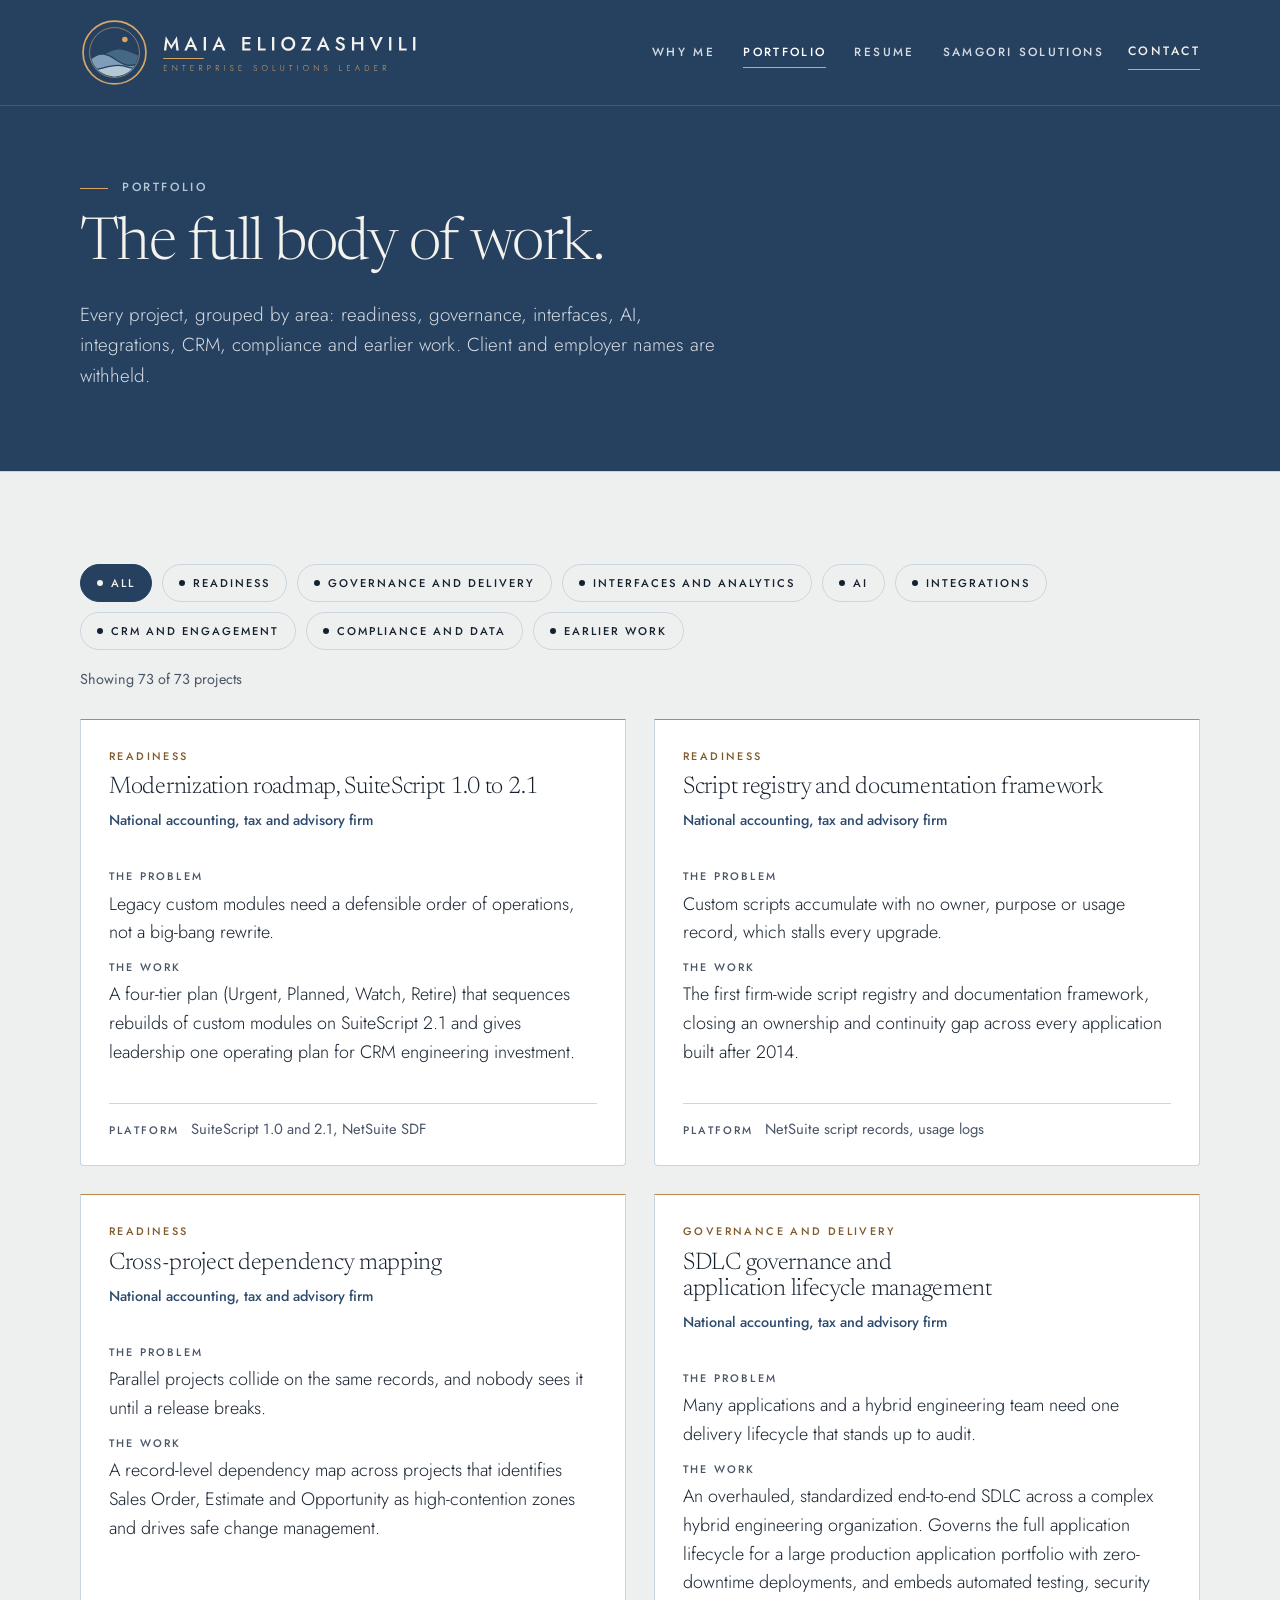
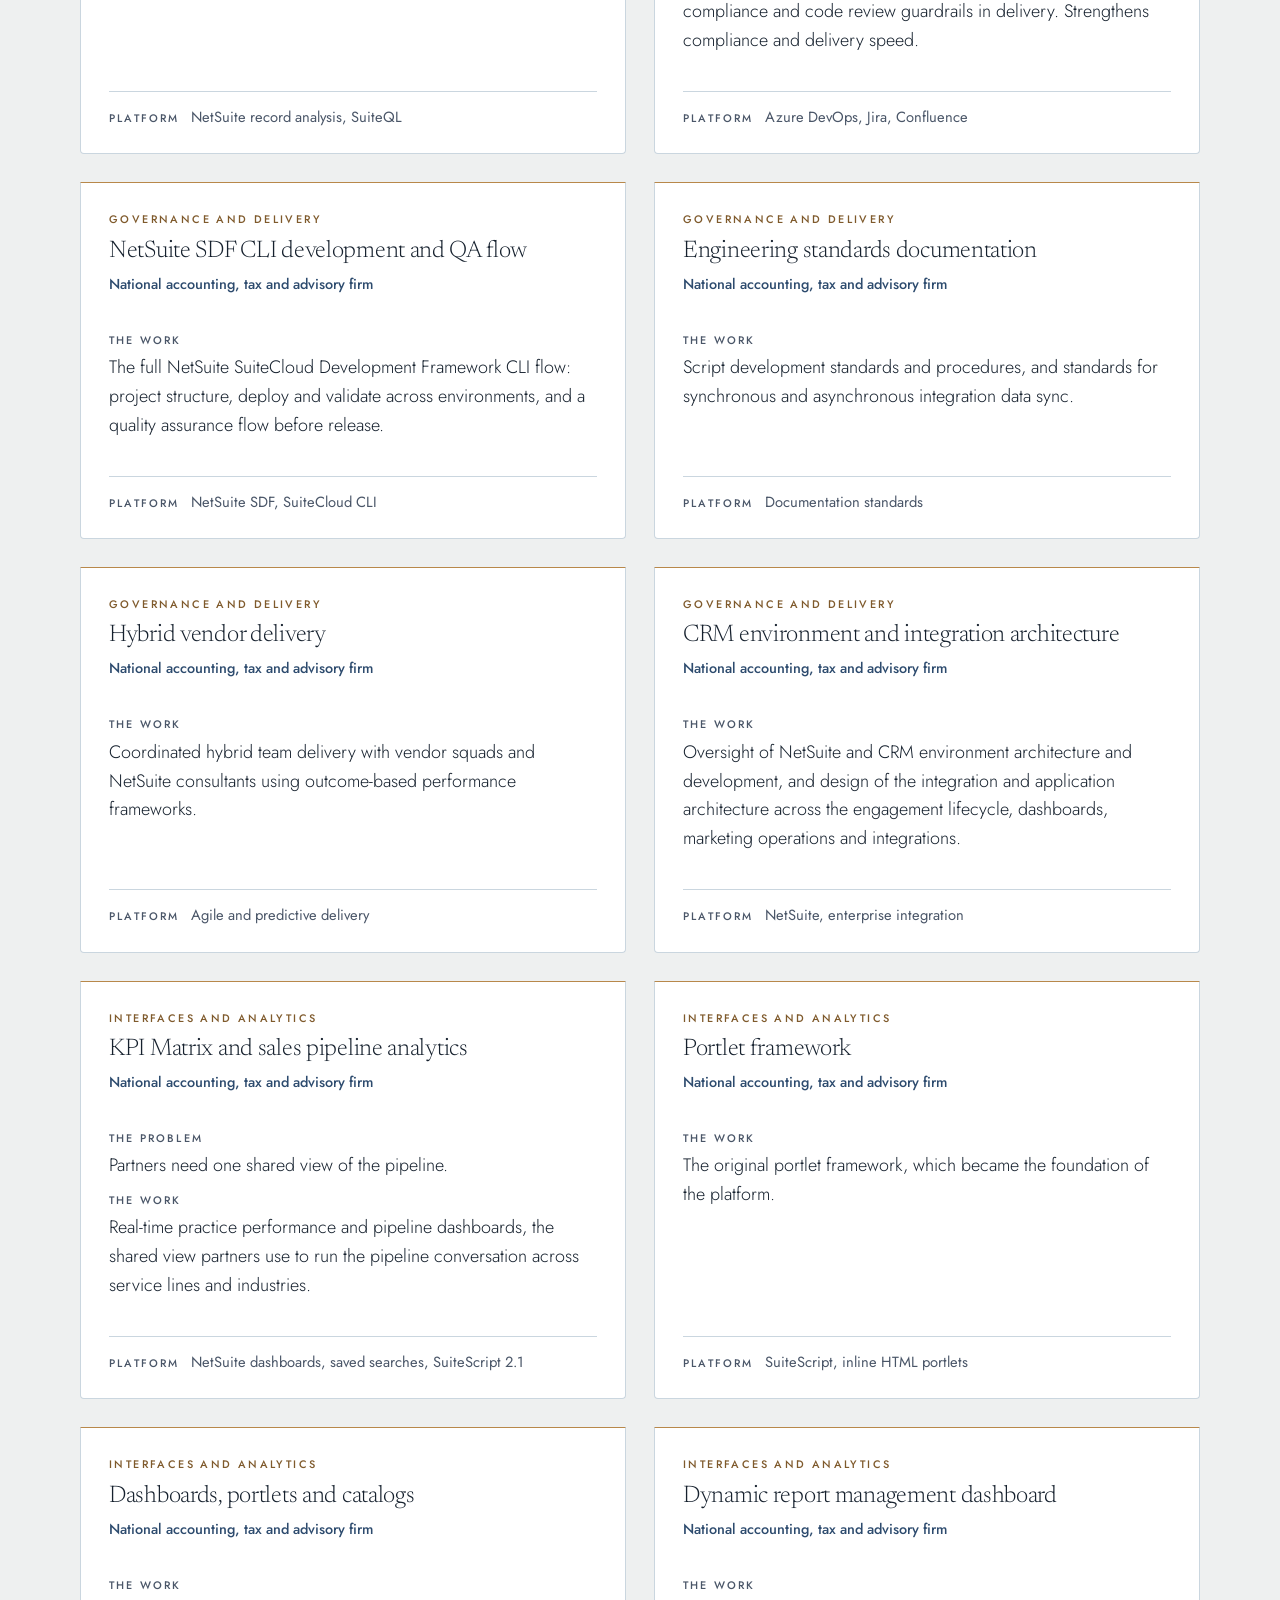
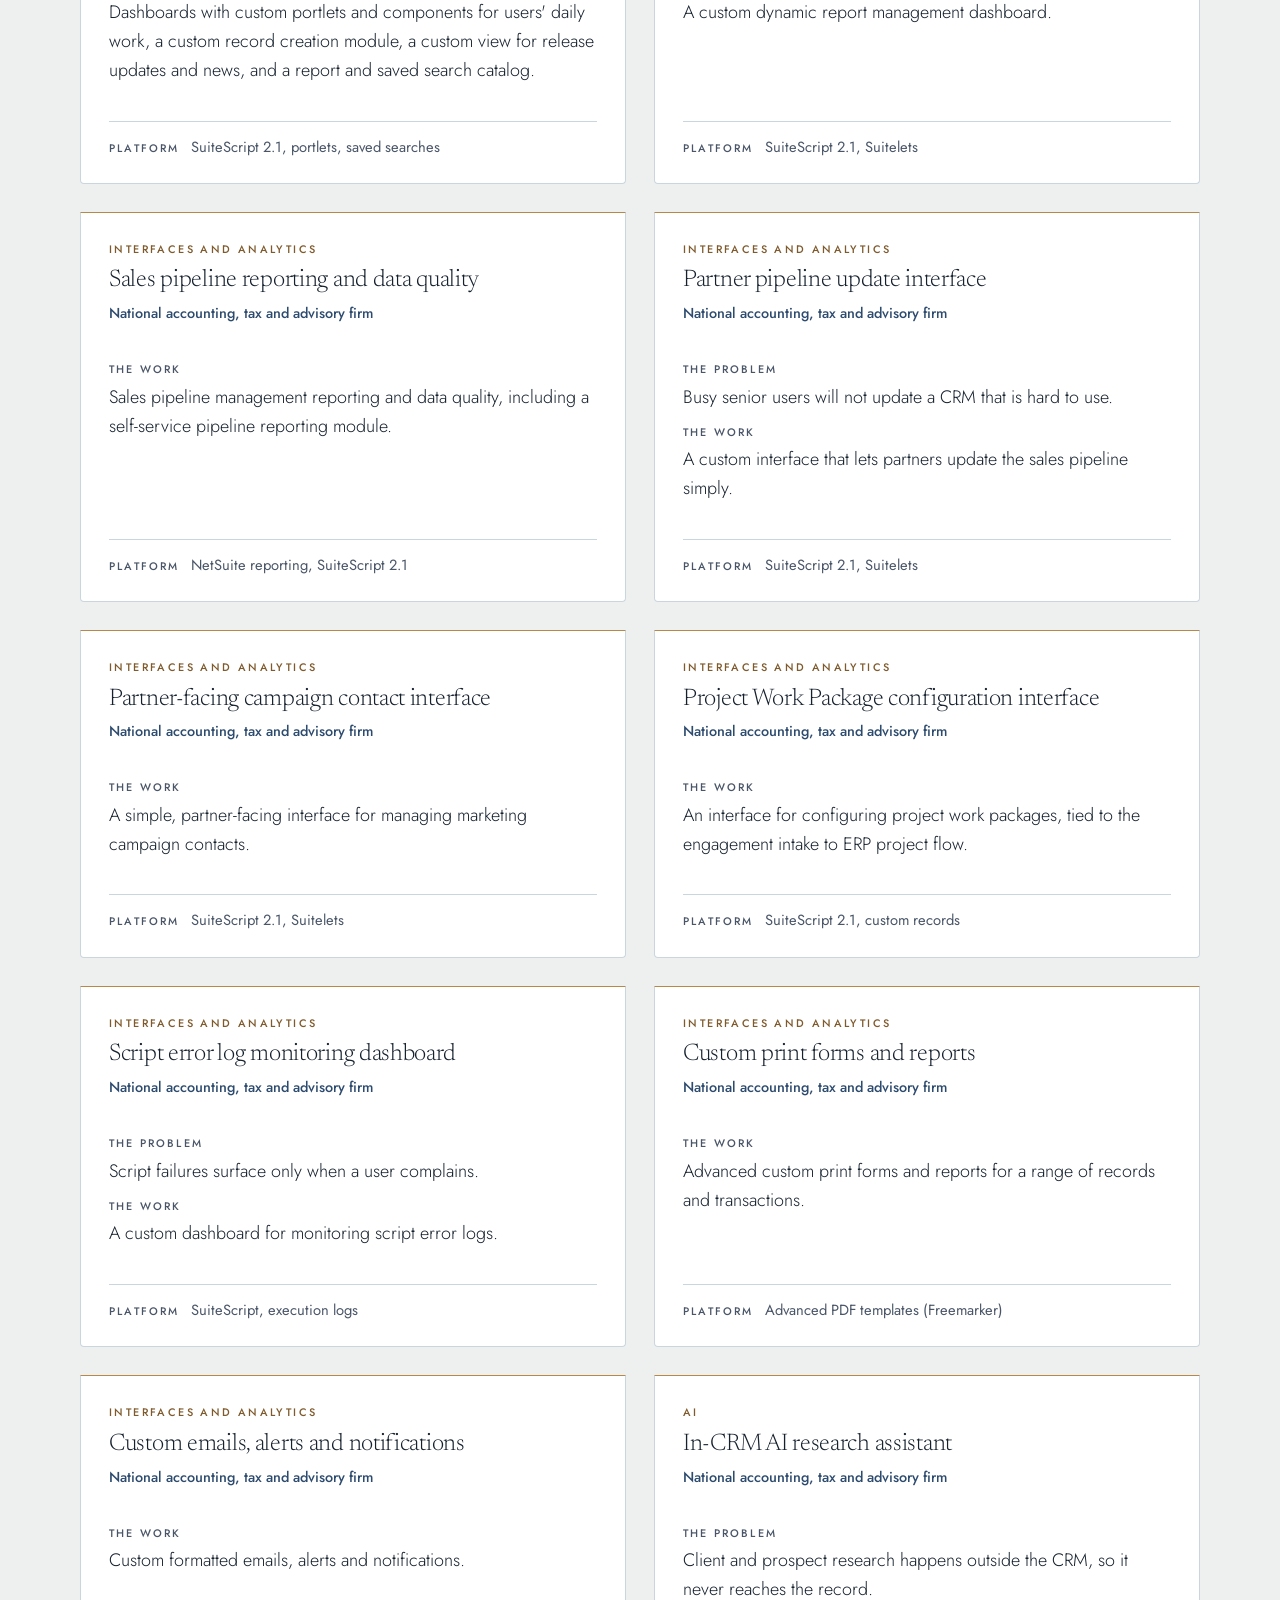
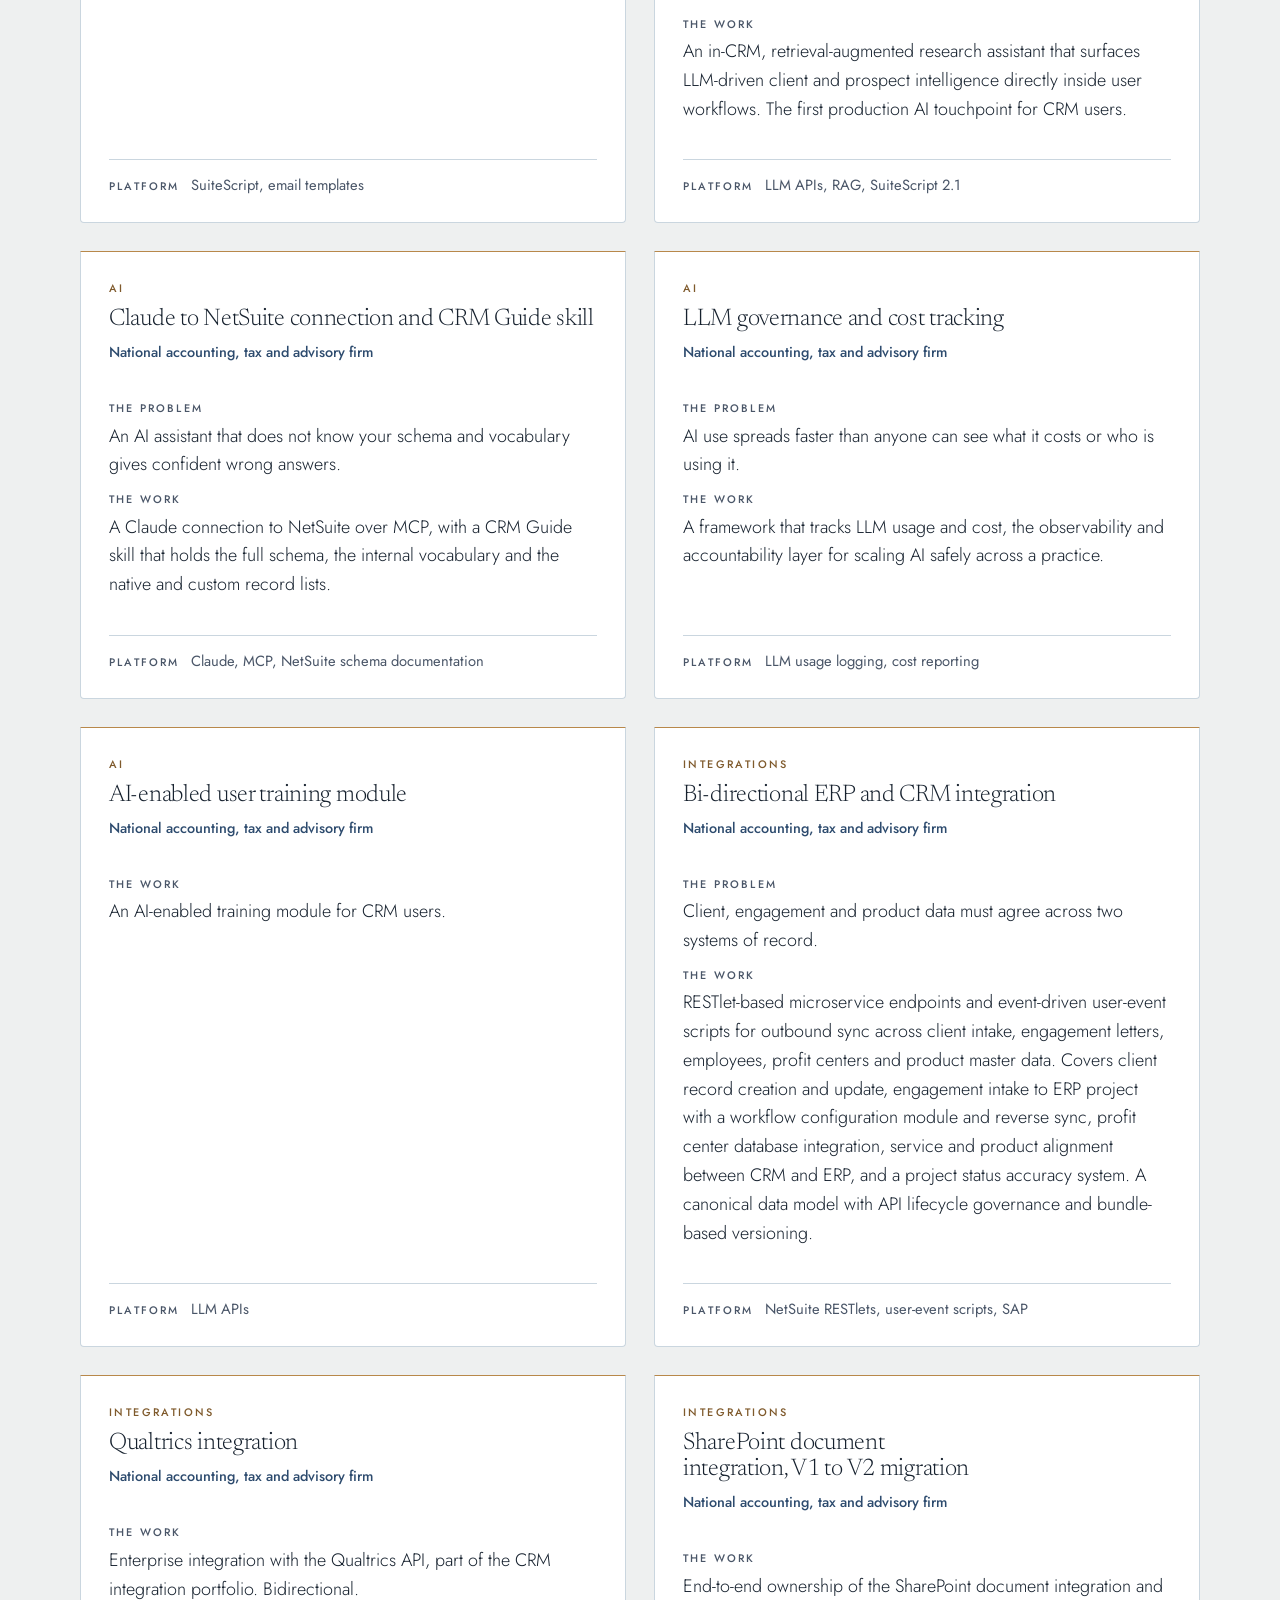
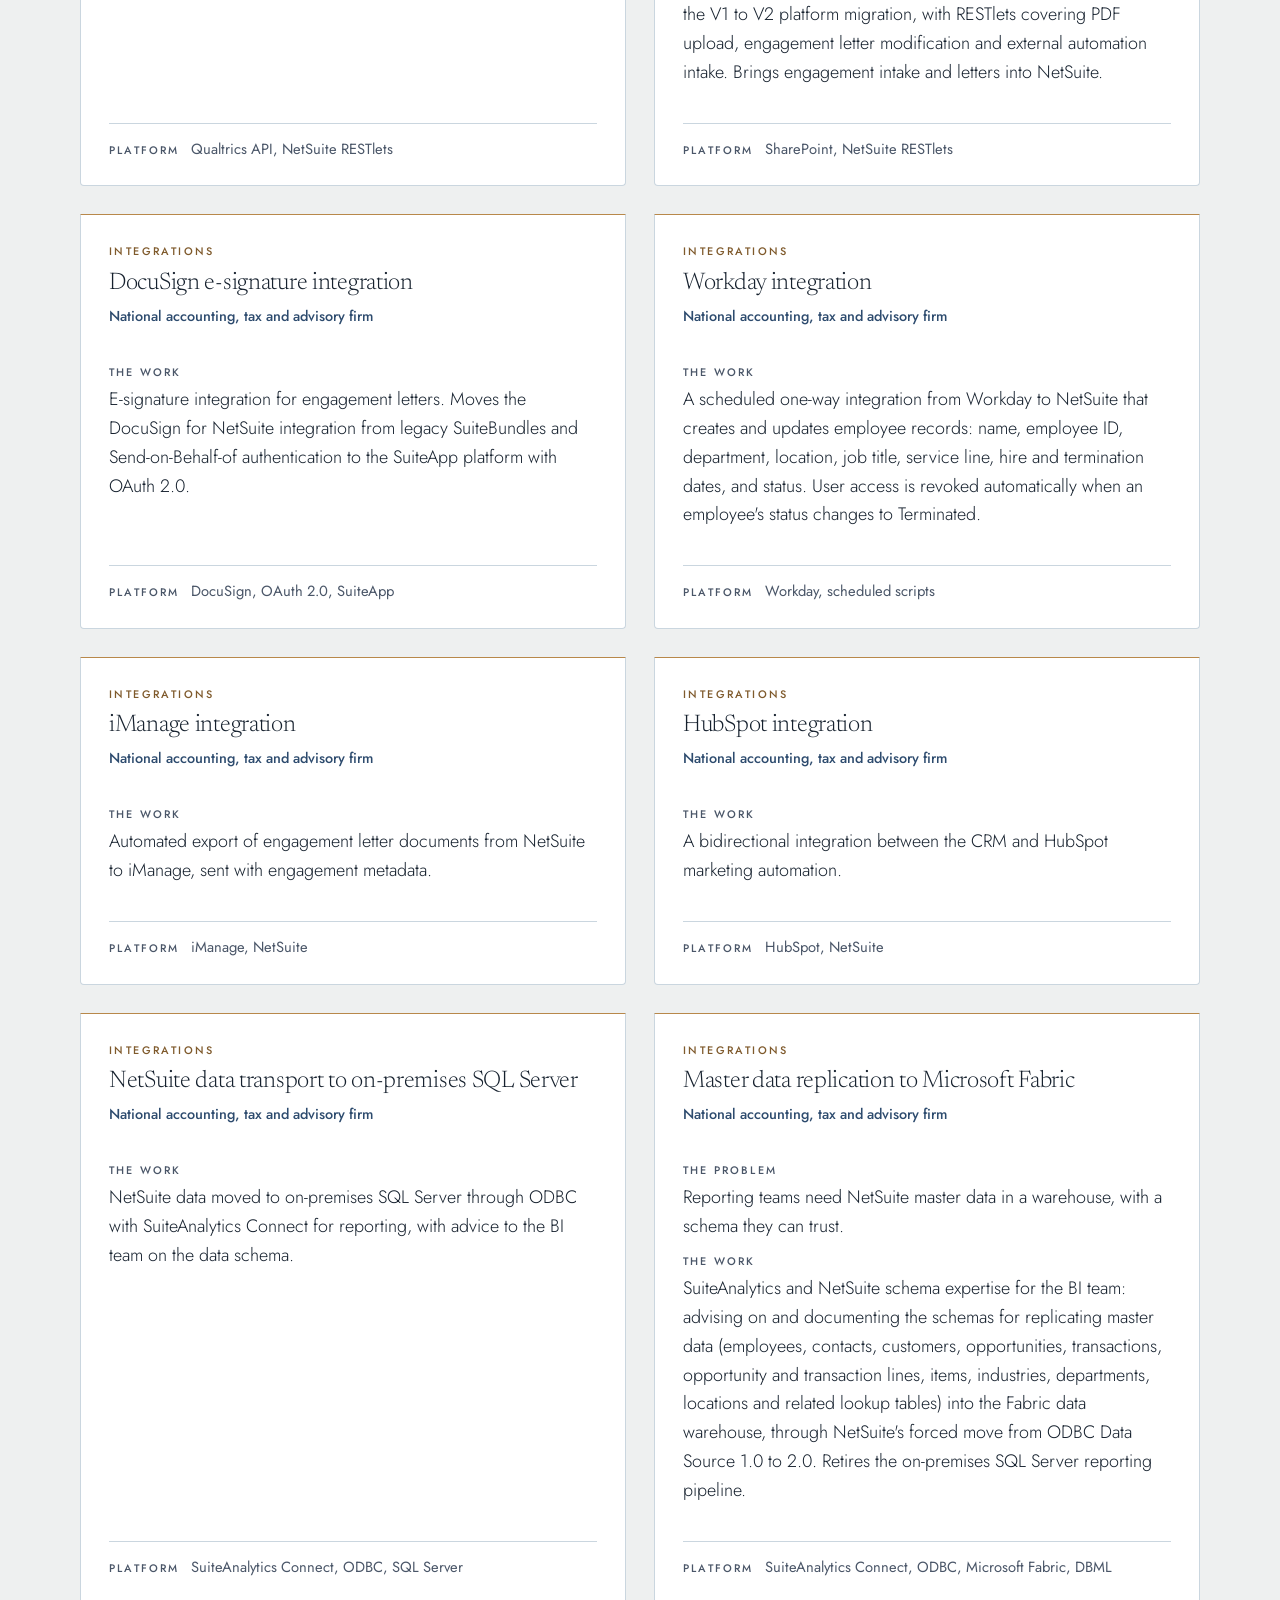
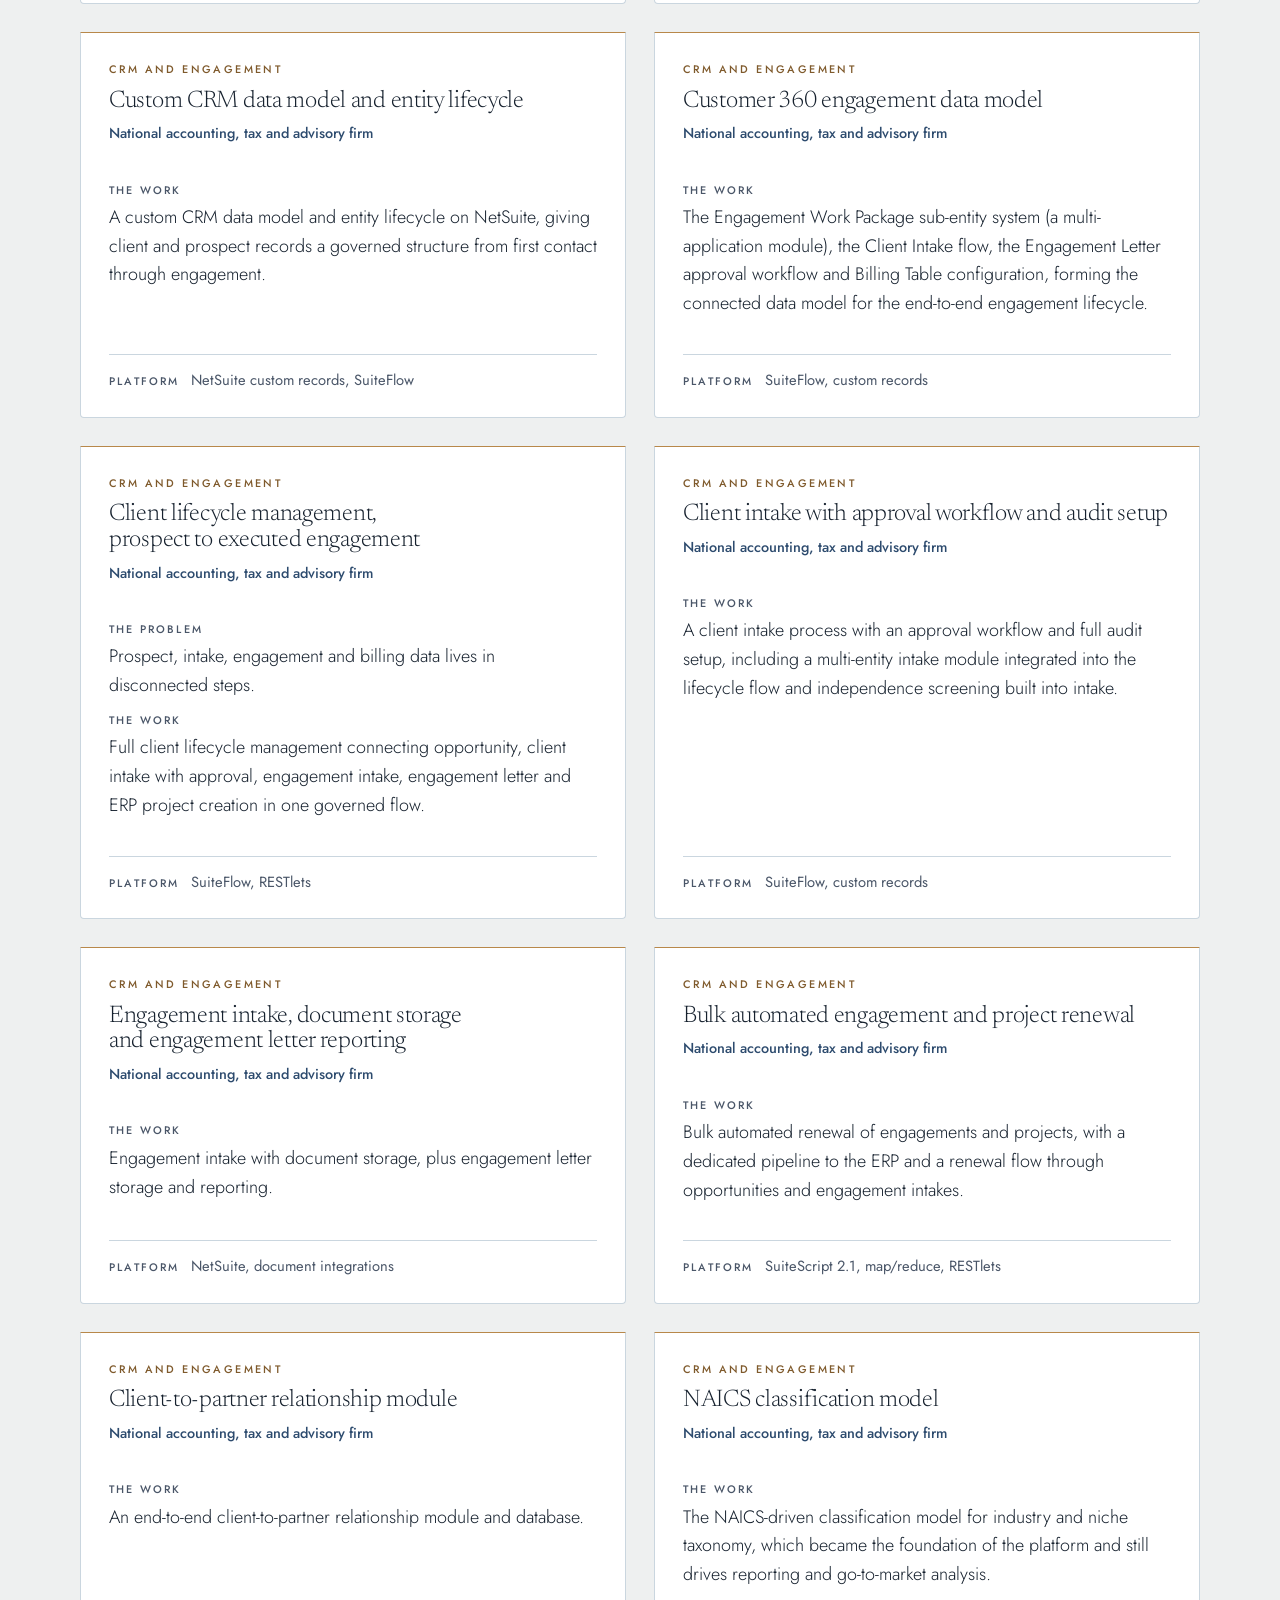
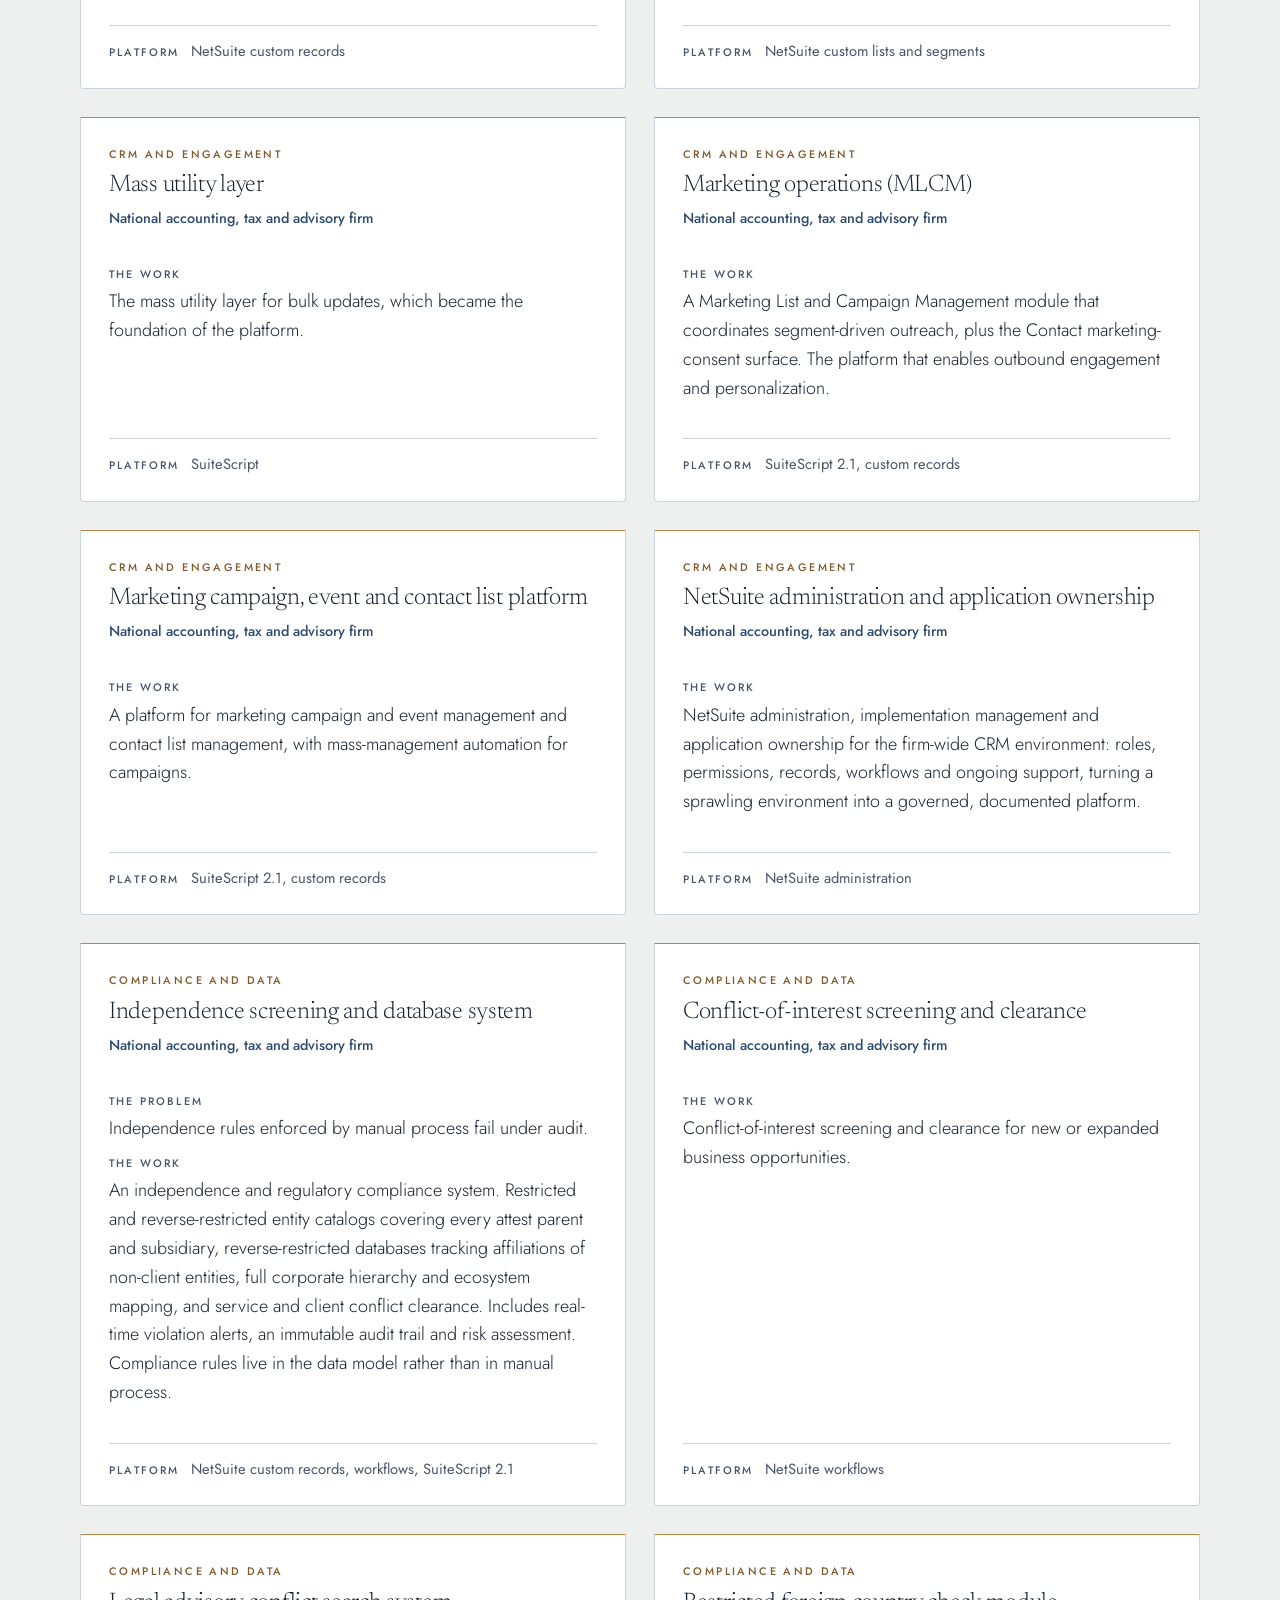
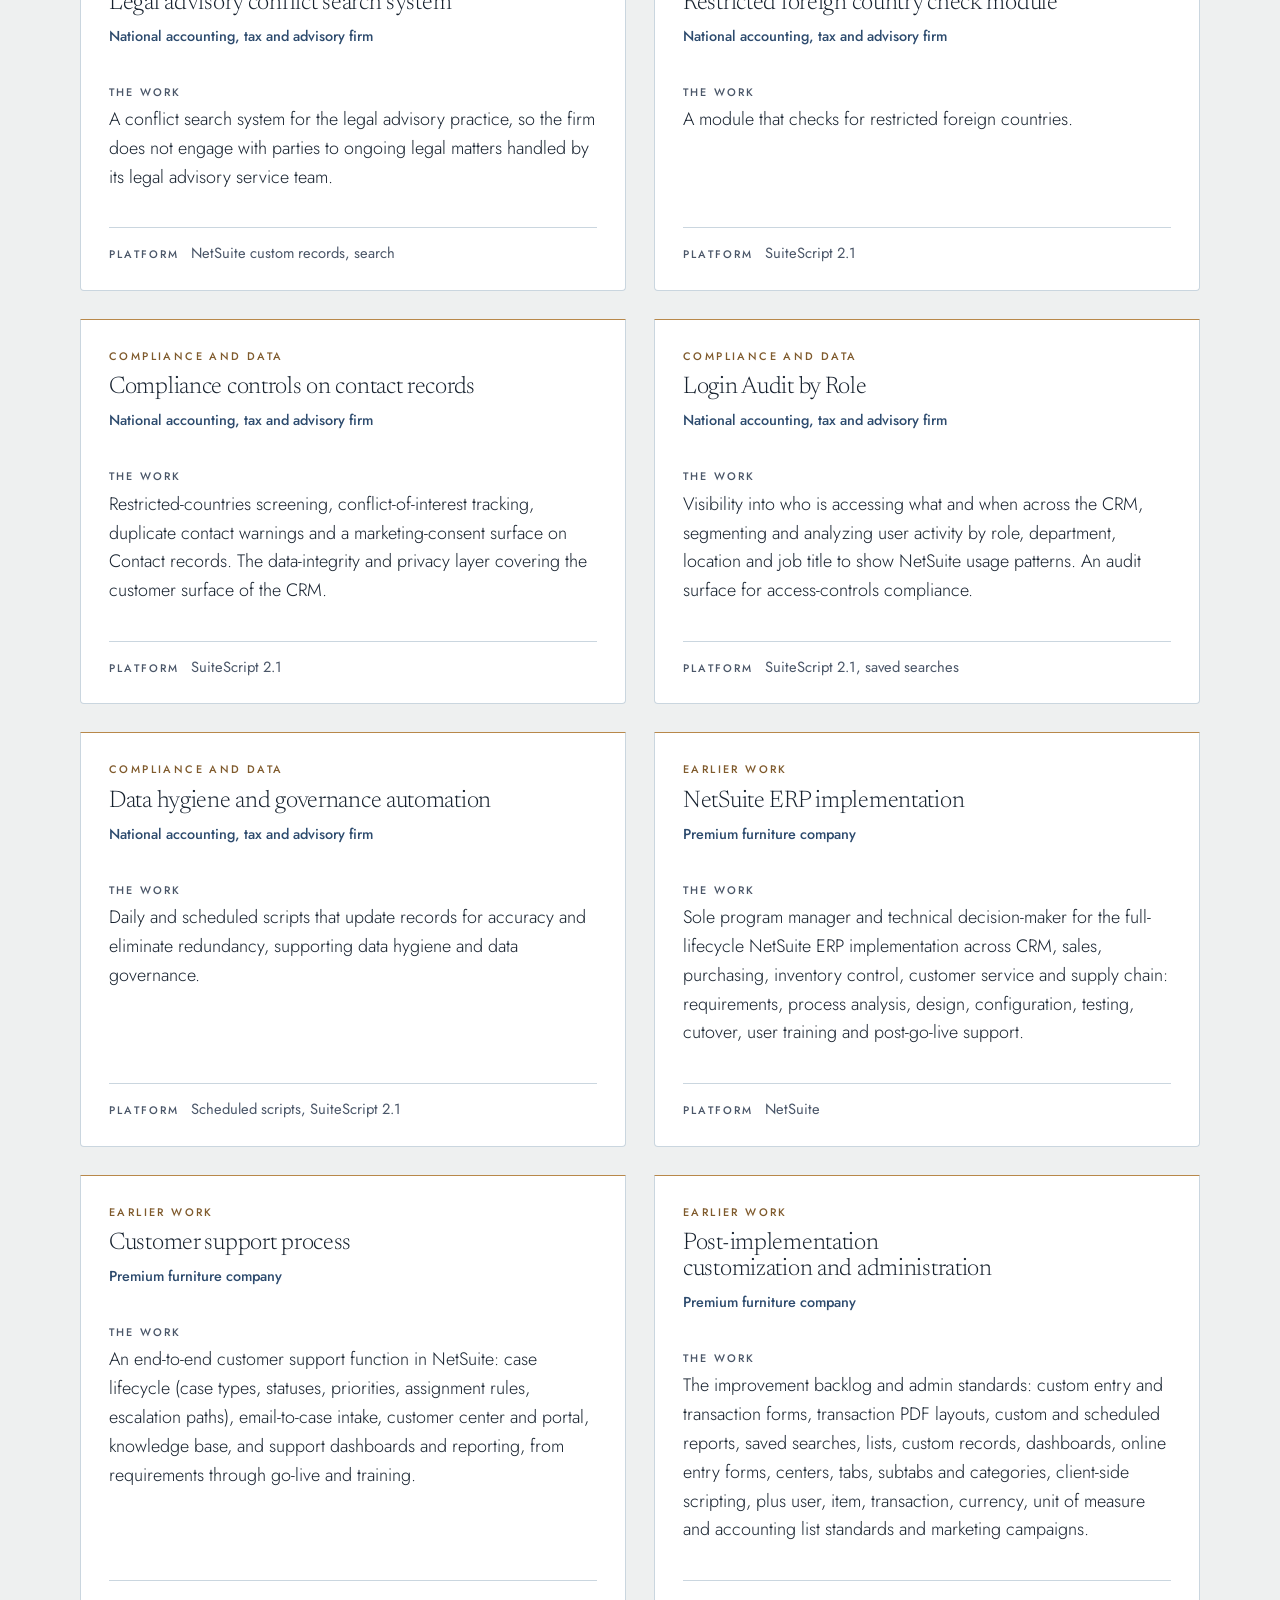
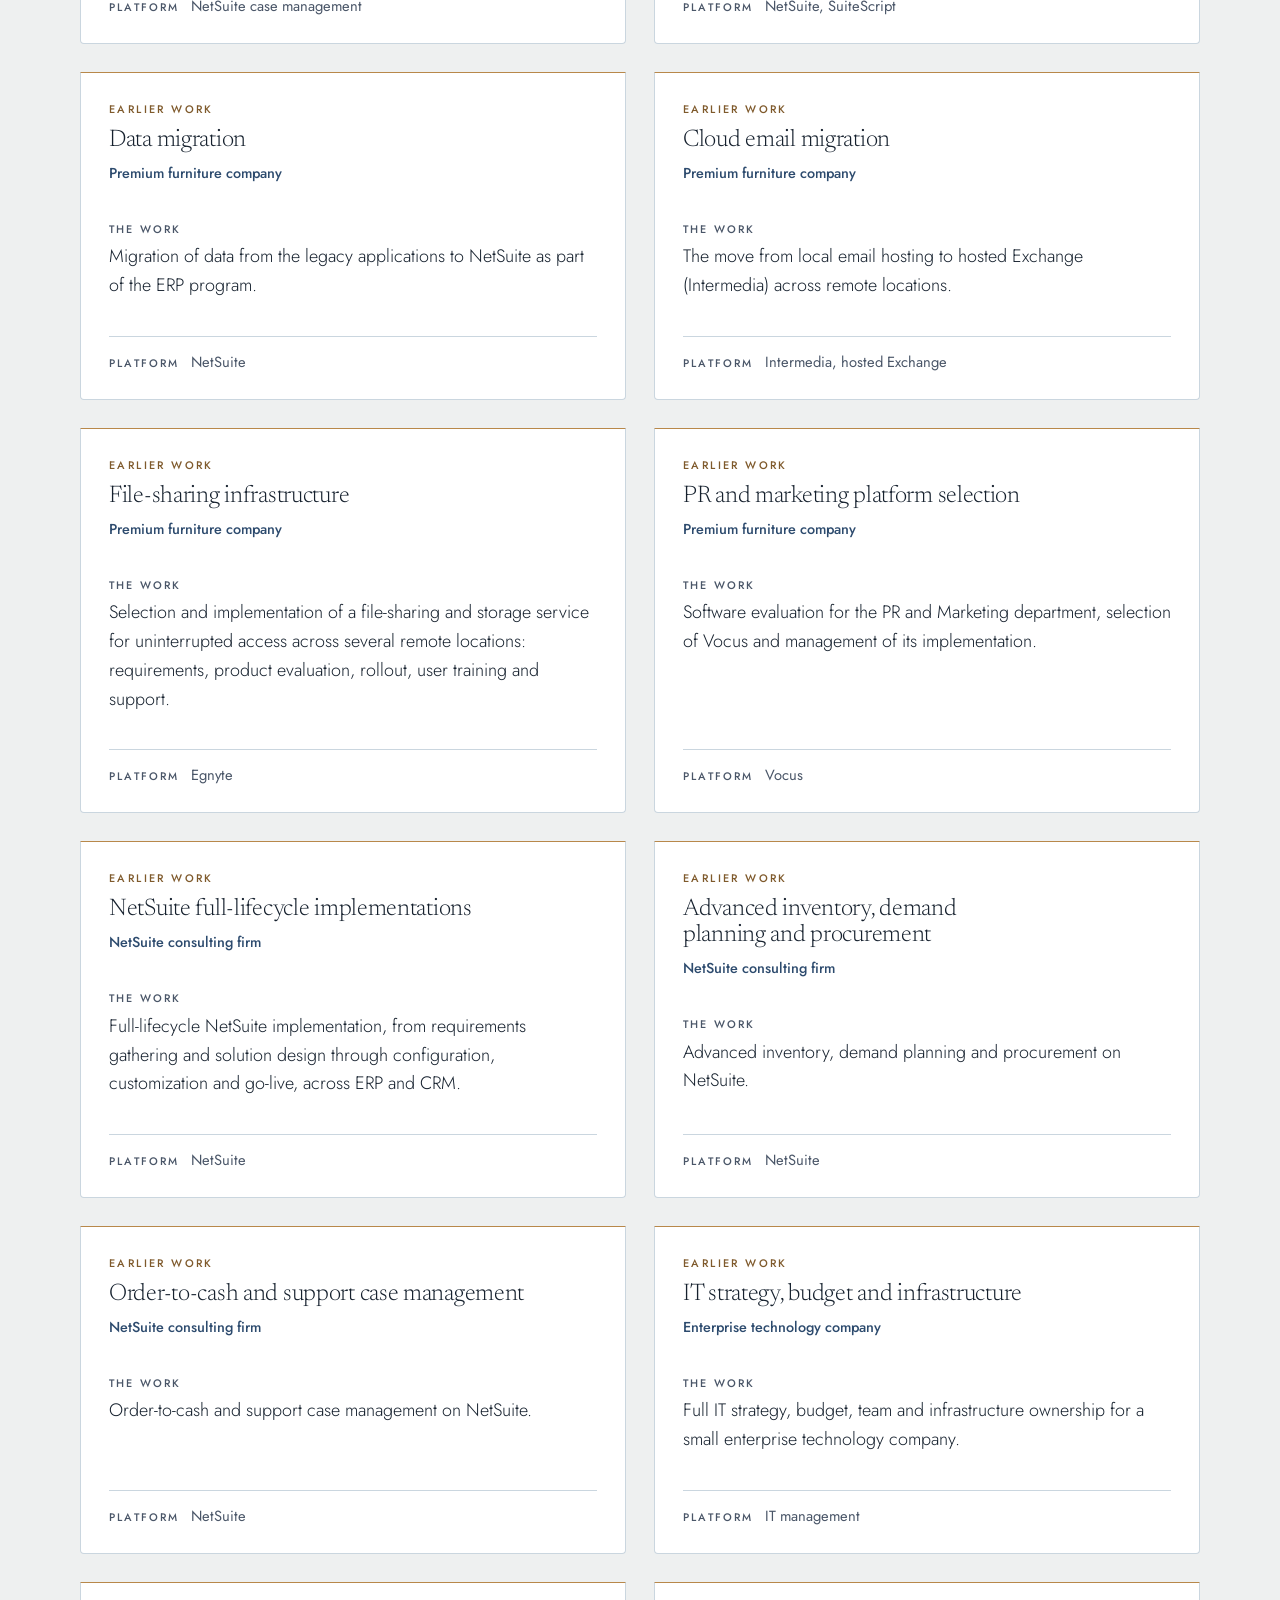
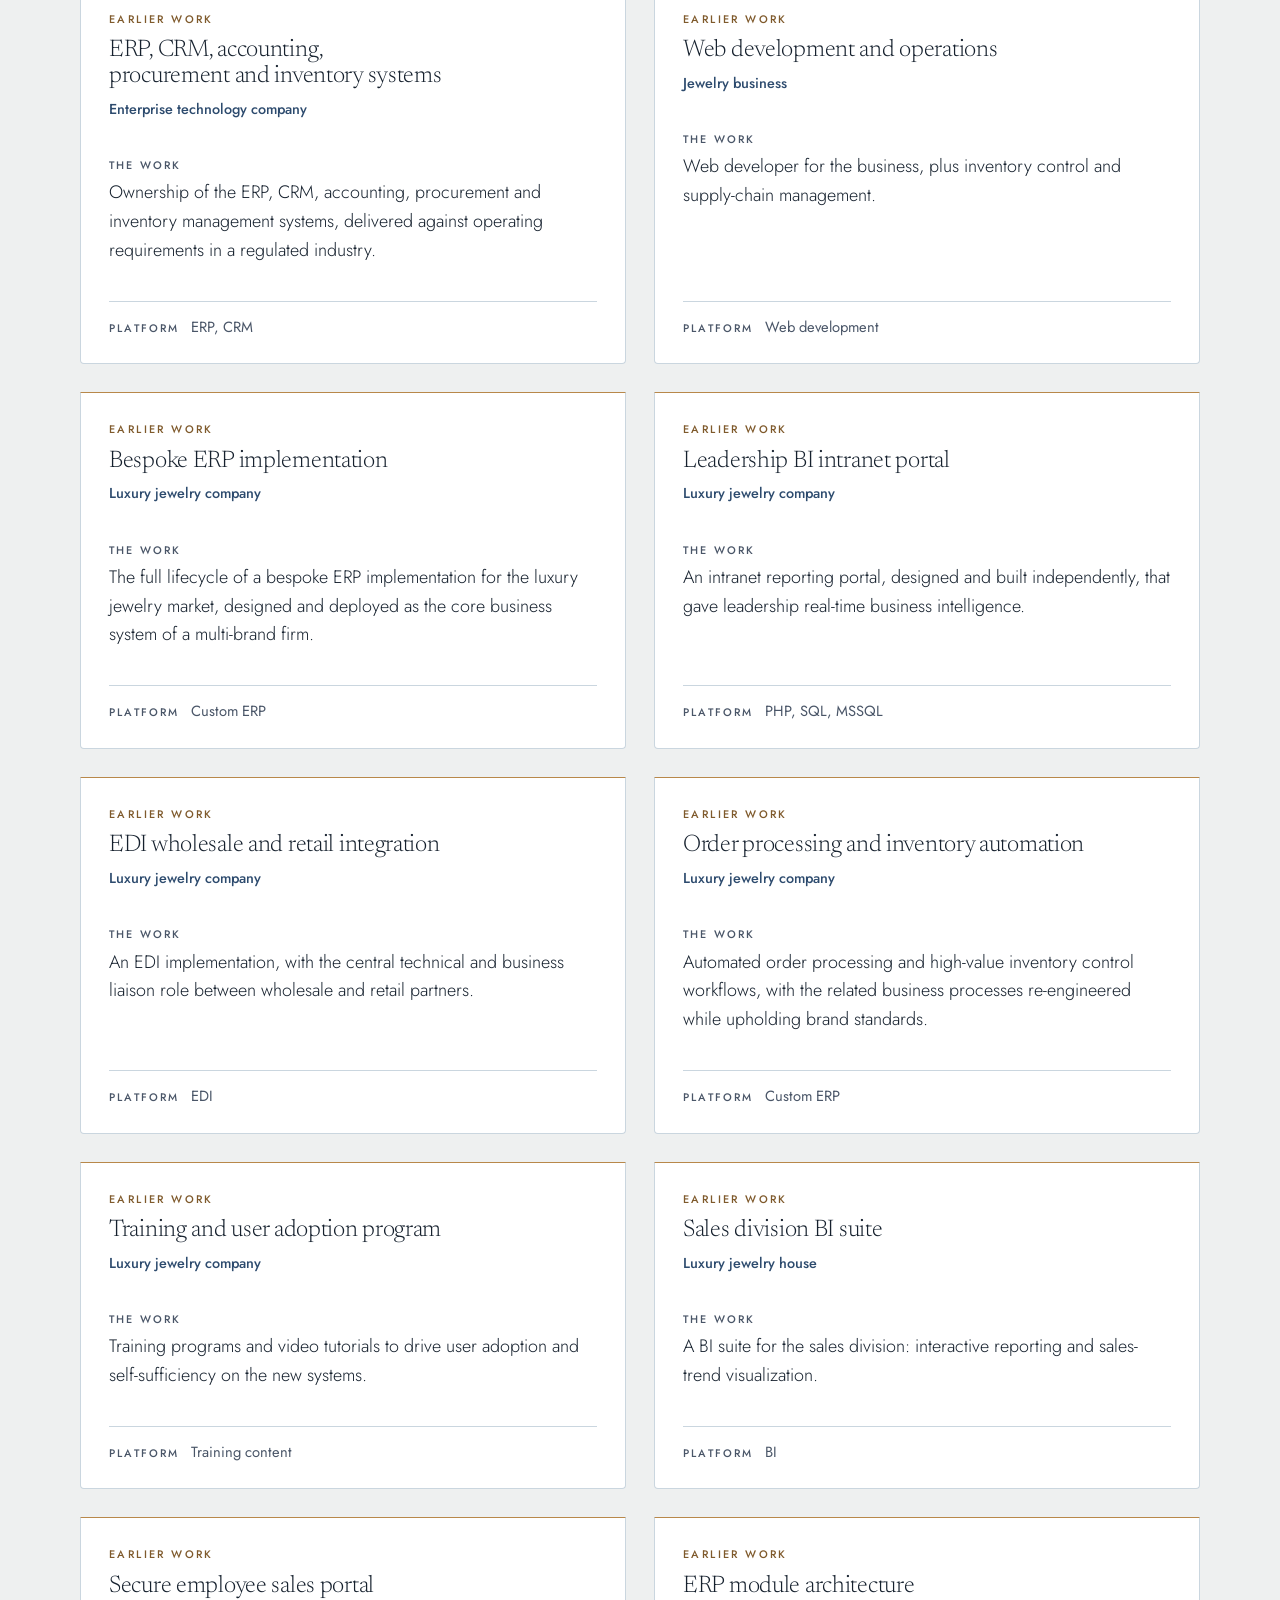
==== commit f4a56bc3: "Add Samgori Solutions to the header and footer menus Opens www.samgorisolutions.com in a new tab.  C" ====
--- a/public/portfolio.html
+++ b/public/portfolio.html
@@ -19,7 +19,7 @@
 <path d="M0 44 C6 37 12 33 20 34 C32 36 38 47 50 47 C56 47 60 45 64 44 V70 H0Z" fill="#7F9DB8" stroke="#26405F" stroke-width="1.5" stroke-linejoin="round"/>
 <path d="M0 53 C14 53 22 47 36 47 C48 47 54 53 64 51 V70 H0Z" fill="#B4C8D6" stroke="#26405F" stroke-width="1.5" stroke-linejoin="round"/>
 <circle cx="44" cy="17" r="3.2" fill="#D7A667"/></g></g><path d="M83.952 21.906 87.999 28.765 92.065 21.906 92.977 30.0H95.295L93.471 16.035L87.999 25.060000000000002L82.546 16.035L80.722 30.0H83.04ZM109.6790625 26.58 111.1990625 30.0H113.7450625L107.2280625 15.959L100.7300625 30.0H103.2570625L104.7770625 26.58ZM107.2280625 20.462 109.0520625 24.68H105.4230625ZM119.921125 16.700000000000003V30.0H122.201125V16.700000000000003ZM137.3261875 26.58 138.8461875 30.0H141.3921875L134.8751875 15.959L128.3771875 30.0H130.9041875L132.42418750000002 26.58ZM134.8751875 20.462 136.6991875 24.68H133.0701875ZM157.9243125 16.700000000000003V30.0H166.0183125V28.024H160.12831250000002V23.844H165.6383125V21.906H160.12831250000002V18.676000000000002H166.0183125V16.700000000000003ZM173.42937500000002 16.700000000000003V30.0H180.95337500000002V27.986H175.671375V16.700000000000003ZM187.22443750000002 16.700000000000003V30.0H189.50443750000002V16.700000000000003ZM198.72050000000004 23.35Q198.72050000000004 21.982 199.30950000000004 20.9085Q199.89850000000004 19.835 200.91500000000002 19.227Q201.93150000000003 18.619 203.24250000000004 18.619Q204.59150000000002 18.619 205.60800000000003 19.227Q206.62450000000004 19.835 207.19450000000003 20.9085Q207.76450000000003 21.982 207.76450000000003 23.35Q207.76450000000003 24.718 207.18500000000003 25.782Q206.60550000000003 26.846 205.58900000000006 27.4635Q204.57250000000005 28.081 203.24250000000004 28.081Q201.93150000000003 28.081 200.91500000000002 27.4635Q199.89850000000004 26.846 199.30950000000004 25.782Q198.72050000000004 24.718 198.72050000000004 23.35ZM196.34550000000004 23.35Q196.34550000000004 24.832 196.85850000000005 26.105Q197.37150000000003 27.378 198.30250000000004 28.308999999999997Q199.23350000000005 29.24 200.49700000000004 29.7625Q201.76050000000004 30.285 203.24250000000004 30.285Q204.76250000000005 30.285 206.01650000000004 29.7625Q207.27050000000003 29.24 208.20150000000004 28.308999999999997Q209.13250000000005 27.378 209.64550000000003 26.105Q210.15850000000003 24.832 210.15850000000003 23.35Q210.15850000000003 21.849 209.64550000000003 20.595Q209.13250000000005 19.341 208.19200000000004 18.4195Q207.25150000000002 17.498 205.99750000000003 16.975500000000004Q204.74350000000004 16.453000000000003 203.24250000000004 16.453000000000003Q201.77950000000004 16.453000000000003 200.51600000000002 16.975500000000004Q199.25250000000003 17.498 198.312 18.4195Q197.37150000000003 19.341 196.85850000000005 20.595Q196.34550000000004 21.849 196.34550000000004 23.35ZM216.37256250000004 18.771H222.45256250000003L215.78356250000004 30.0H225.62556250000003V27.986H219.43156250000004L226.13856250000003 16.700000000000003H216.37256250000004ZM240.12362500000003 26.58 241.64362500000004 30.0H244.18962500000004L237.67262500000004 15.959L231.17462500000002 30.0H233.70162500000004L235.22162500000005 26.58ZM237.67262500000004 20.462 239.49662500000002 24.68H235.86762500000003ZM251.23968750000003 25.706 249.56768750000003 26.884Q250.00468750000005 27.796 250.75518750000003 28.575Q251.50568750000002 29.354 252.50318750000002 29.819499999999998Q253.50068750000003 30.285 254.65968750000005 30.285Q255.51468750000004 30.285 256.30318750000004 30.009500000000003Q257.09168750000003 29.734 257.71868750000004 29.2305Q258.34568750000005 28.727 258.71618750000005 27.986Q259.08668750000004 27.245 259.08668750000004 26.314Q259.08668750000004 25.44 258.78268750000007 24.7845Q258.47868750000004 24.129 257.99418750000007 23.654000000000003Q257.50968750000004 23.179000000000002 256.91118750000004 22.856Q256.31268750000004 22.533 255.70468750000003 22.323999999999998Q254.64068750000004 21.944000000000003 253.97568750000005 21.583000000000002Q253.31068750000003 21.222 252.99718750000005 20.8135Q252.68368750000005 20.405 252.68368750000005 19.892Q252.68368750000005 19.322000000000003 253.12068750000003 18.8945Q253.55768750000004 18.467 254.48868750000003 18.467Q255.15368750000005 18.467 255.65718750000005 18.7235Q256.16068750000005 18.98 256.54068750000005 19.4075Q256.92068750000004 19.835 257.18668750000006 20.329L258.9916875 19.303Q258.66868750000003 18.6 258.06068750000003 17.954Q257.4526875 17.308 256.5786875 16.8805Q255.70468750000003 16.453000000000003 254.52668750000004 16.453000000000003Q253.32968750000003 16.453000000000003 252.38918750000005 16.909000000000002Q251.44868750000003 17.365000000000002 250.89768750000002 18.1725Q250.34668750000003 18.98 250.34668750000003 20.044Q250.34668750000003 20.975 250.70768750000002 21.6305Q251.06868750000004 22.286 251.61968750000005 22.7325Q252.17068750000004 23.179000000000002 252.77868750000005 23.4735Q253.38668750000005 23.768 253.88068750000002 23.939Q254.71668750000003 24.243000000000002 255.36268750000005 24.5565Q256.00868750000006 24.87 256.36018750000005 25.316499999999998Q256.71168750000004 25.762999999999998 256.71168750000004 26.485Q256.71168750000004 27.283 256.14168750000005 27.777Q255.57168750000002 28.271 254.65968750000005 28.271Q253.91868750000003 28.271 253.30118750000003 27.948Q252.68368750000005 27.625 252.18018750000005 27.055Q251.67668750000004 26.485 251.23968750000003 25.706ZM274.95275000000004 16.700000000000003V21.83H268.26475000000005V16.700000000000003H266.0227500000001V30.0H268.26475000000005V23.901H274.95275000000004V30.0H277.19475000000006V16.700000000000003ZM289.88781250000005 26.048000000000002 285.97381250000007 16.700000000000003H283.38981250000006L289.88781250000005 30.741L296.40481250000005 16.700000000000003H293.80181250000004ZM302.58087500000005 16.700000000000003V30.0H304.860875V16.700000000000003ZM312.46193750000003 16.700000000000003V30.0H319.9859375V27.986H314.7039375V16.700000000000003ZM326.257 16.700000000000003V30.0H328.537V16.700000000000003Z" fill="#F4F2ED"/><path d="M80 38 H120" stroke="#D7A667" stroke-width="1"/><path d="M80.672 44.4V50.0H83.68V49.584H81.112V47.136H83.52V46.72H81.112V44.816H83.68V44.4ZM93.31138461538461 44.4V49.088L89.05538461538461 44.184V50.0H89.49538461538461V45.328L93.75138461538461 50.216V44.4ZM98.64676923076922 44.816H100.11876923076923V50.0H100.55876923076923V44.816H102.03076923076922V44.4H98.64676923076922ZM106.92615384615384 44.4V50.0H109.93415384615385V49.584H107.36615384615384V47.136H109.77415384615384V46.72H107.36615384615384V44.816H109.93415384615385V44.4ZM115.30953846153845 44.4V50.0H115.74953846153845V47.648H116.48553846153845L118.11753846153846 50.0H118.66153846153846L116.95753846153845 47.624Q117.28553846153845 47.584 117.56553846153845 47.456Q117.98953846153846 47.272 118.23753846153846 46.903999999999996Q118.48553846153845 46.536 118.48553846153845 46.024Q118.48553846153845 45.504 118.23753846153846 45.144Q117.98953846153846 44.784 117.56153846153845 44.592Q117.13353846153845 44.4 116.58953846153845 44.4ZM115.74953846153845 47.256V44.792H116.58953846153845Q117.01353846153846 44.792 117.34153846153845 44.936Q117.66953846153845 45.08 117.85753846153845 45.352000000000004Q118.04553846153846 45.624 118.04553846153846 46.024Q118.04553846153846 46.424 117.86153846153846 46.7Q117.67753846153846 46.976 117.34553846153847 47.116Q117.01353846153846 47.256 116.58953846153845 47.256ZM123.60492307692307 44.4V50.0H124.04492307692307V47.712H124.91692307692307Q125.44492307692308 47.712 125.85692307692307 47.516000000000005Q126.26892307692307 47.32 126.50892307692308 46.944Q126.74892307692308 46.568 126.74892307692308 46.056Q126.74892307692308 45.536 126.50892307692308 45.168Q126.26892307692307 44.8 125.85692307692307 44.599999999999994Q125.44492307692308 44.4 124.91692307692307 44.4ZM124.04492307692307 47.296V44.816H124.91692307692307Q125.53292307692307 44.816 125.91692307692307 45.132000000000005Q126.30092307692307 45.448 126.30092307692307 46.056Q126.30092307692307 46.656 125.91692307692307 46.976Q125.53292307692307 47.296 124.91692307692307 47.296ZM131.8843076923077 44.4V50.0H132.32430769230768V47.648H133.0603076923077L134.69230769230768 50.0H135.2363076923077L133.53230769230768 47.624Q133.86030769230769 47.584 134.1403076923077 47.456Q134.5643076923077 47.272 134.81230769230768 46.903999999999996Q135.0603076923077 46.536 135.0603076923077 46.024Q135.0603076923077 45.504 134.81230769230768 45.144Q134.5643076923077 44.784 134.1363076923077 44.592Q133.7083076923077 44.4 133.1643076923077 44.4ZM132.32430769230768 47.256V44.792H133.1643076923077Q133.5883076923077 44.792 133.9163076923077 44.936Q134.2443076923077 45.08 134.4323076923077 45.352000000000004Q134.62030769230768 45.624 134.62030769230768 46.024Q134.62030769230768 46.424 134.43630769230768 46.7Q134.25230769230768 46.976 133.9203076923077 47.116Q133.5883076923077 47.256 133.1643076923077 47.256ZM140.16369230769232 44.4V50.0H140.6036923076923V44.4ZM146.0830769230769 48.384 145.72307692307692 48.608Q145.8590769230769 49.0 146.10707692307693 49.336Q146.35507692307692 49.672 146.72307692307692 49.872Q147.0910769230769 50.072 147.5790769230769 50.072Q147.9230769230769 50.072 148.2190769230769 49.964Q148.51507692307692 49.856 148.73507692307692 49.652Q148.95507692307692 49.448 149.0790769230769 49.168Q149.2030769230769 48.888 149.2030769230769 48.544Q149.2030769230769 48.176 149.0750769230769 47.908Q148.9470769230769 47.64 148.7430769230769 47.448Q148.53907692307692 47.256 148.2910769230769 47.128Q148.0430769230769 47.0 147.8110769230769 46.912Q147.3630769230769 46.752 147.0590769230769 46.572Q146.7550769230769 46.392 146.6030769230769 46.168000000000006Q146.45107692307693 45.944 146.45107692307693 45.632Q146.45107692307693 45.256 146.71507692307694 45.004000000000005Q146.97907692307692 44.752 147.46707692307692 44.752Q147.8350769230769 44.752 148.08307692307693 44.891999999999996Q148.33107692307692 45.032 148.4950769230769 45.239999999999995Q148.65907692307692 45.448 148.74707692307692 45.664L149.1310769230769 45.448Q149.0190769230769 45.176 148.8030769230769 44.92Q148.58707692307692 44.664 148.26307692307694 44.496Q147.93907692307693 44.328 147.49107692307692 44.328Q147.0590769230769 44.328 146.7150769230769 44.5Q146.3710769230769 44.672 146.17907692307693 44.98Q145.98707692307693 45.288 145.98707692307693 45.688Q145.98707692307693 46.048 146.1270769230769 46.304Q146.2670769230769 46.56 146.4910769230769 46.74Q146.7150769230769 46.92 146.97507692307693 47.044Q147.23507692307692 47.168 147.47507692307693 47.256Q147.79507692307692 47.376 148.08707692307692 47.532Q148.37907692307692 47.688 148.56307692307692 47.936Q148.74707692307692 48.184 148.74707692307692 48.592Q148.74707692307692 49.056 148.43907692307693 49.355999999999995Q148.1310769230769 49.656 147.58707692307692 49.656Q147.18707692307692 49.656 146.8990769230769 49.483999999999995Q146.61107692307692 49.312 146.41507692307692 49.024Q146.21907692307693 48.736 146.0830769230769 48.384ZM154.3464615384615 44.4V50.0H157.35446153846152V49.584H154.7864615384615V47.136H157.19446153846152V46.72H154.7864615384615V44.816H157.35446153846152V44.4ZM169.28123076923075 48.384 168.92123076923076 48.608Q169.05723076923076 49.0 169.30523076923077 49.336Q169.55323076923077 49.672 169.92123076923076 49.872Q170.28923076923076 50.072 170.77723076923075 50.072Q171.12123076923075 50.072 171.41723076923074 49.964Q171.71323076923076 49.856 171.93323076923076 49.652Q172.15323076923076 49.448 172.27723076923075 49.168Q172.40123076923075 48.888 172.40123076923075 48.544Q172.40123076923075 48.176 172.27323076923074 47.908Q172.14523076923075 47.64 171.94123076923074 47.448Q171.73723076923076 47.256 171.48923076923074 47.128Q171.24123076923075 47.0 171.00923076923075 46.912Q170.56123076923075 46.752 170.25723076923074 46.572Q169.95323076923074 46.392 169.80123076923076 46.168000000000006Q169.64923076923077 45.944 169.64923076923077 45.632Q169.64923076923077 45.256 169.91323076923078 45.004000000000005Q170.17723076923076 44.752 170.66523076923076 44.752Q171.03323076923076 44.752 171.28123076923077 44.891999999999996Q171.52923076923076 45.032 171.69323076923075 45.239999999999995Q171.85723076923077 45.448 171.94523076923076 45.664L172.32923076923075 45.448Q172.21723076923075 45.176 172.00123076923074 44.92Q171.78523076923076 44.664 171.46123076923078 44.496Q171.13723076923077 44.328 170.68923076923076 44.328Q170.25723076923074 44.328 169.91323076923075 44.5Q169.56923076923076 44.672 169.37723076923078 44.98Q169.18523076923077 45.288 169.18523076923077 45.688Q169.18523076923077 46.048 169.32523076923076 46.304Q169.46523076923074 46.56 169.68923076923073 46.74Q169.91323076923075 46.92 170.17323076923077 47.044Q170.43323076923076 47.168 170.67323076923077 47.256Q170.99323076923076 47.376 171.28523076923076 47.532Q171.57723076923077 47.688 171.76123076923076 47.936Q171.94523076923076 48.184 171.94523076923076 48.592Q171.94523076923076 49.056 171.63723076923077 49.355999999999995Q171.32923076923075 49.656 170.78523076923076 49.656Q170.38523076923076 49.656 170.09723076923075 49.483999999999995Q169.80923076923077 49.312 169.61323076923077 49.024Q169.41723076923077 48.736 169.28123076923075 48.384ZM177.68861538461536 47.2Q177.68861538461536 46.496 177.98861538461534 45.948Q178.28861538461535 45.4 178.81261538461536 45.084Q179.33661538461536 44.768 180.00861538461535 44.768Q180.68061538461535 44.768 181.20461538461535 45.084Q181.72861538461535 45.4 182.02461538461534 45.948Q182.32061538461537 46.496 182.32061538461537 47.2Q182.32061538461537 47.896 182.02461538461534 48.448Q181.72861538461535 49.0 181.20461538461535 49.316Q180.68061538461535 49.632 180.00861538461535 49.632Q179.33661538461536 49.632 178.81261538461536 49.316Q178.28861538461535 49.0 177.98861538461534 48.448Q177.68861538461536 47.896 177.68861538461536 47.2ZM177.22461538461536 47.2Q177.22461538461536 47.816 177.43261538461536 48.34Q177.64061538461536 48.864 178.01661538461536 49.251999999999995Q178.39261538461537 49.64 178.90061538461538 49.856Q179.40861538461536 50.072 180.00861538461535 50.072Q180.60861538461535 50.072 181.11661538461536 49.856Q181.62461538461537 49.64 182.00061538461534 49.251999999999995Q182.37661538461535 48.864 182.58461538461535 48.34Q182.79261538461535 47.816 182.79261538461535 47.2Q182.79261538461535 46.584 182.58461538461535 46.06Q182.37661538461535 45.536 182.00061538461534 45.147999999999996Q181.62461538461537 44.76 181.11661538461536 44.544Q180.60861538461535 44.328 180.00861538461535 44.328Q179.40861538461536 44.328 178.90061538461538 44.544Q178.39261538461537 44.76 178.01661538461536 45.147999999999996Q177.64061538461536 45.536 177.43261538461536 46.06Q177.22461538461536 46.584 177.22461538461536 47.2ZM187.92799999999997 44.4V50.0H190.67999999999998V49.584H188.36799999999997V44.4ZM195.5353846153846 44.4V48.192Q195.5353846153846 48.608 195.6553846153846 48.956Q195.7753846153846 49.304 196.0073846153846 49.552Q196.2393846153846 49.8 196.5713846153846 49.94Q196.9033846153846 50.08 197.3273846153846 50.08Q197.7513846153846 50.08 198.0833846153846 49.94Q198.4153846153846 49.8 198.6473846153846 49.552Q198.8793846153846 49.304 198.9993846153846 48.956Q199.1193846153846 48.608 199.1193846153846 48.192V44.4H198.6793846153846V48.192Q198.6793846153846 48.864 198.3273846153846 49.263999999999996Q197.9753846153846 49.664 197.3273846153846 49.664Q196.6793846153846 49.664 196.3273846153846 49.263999999999996Q195.9753846153846 48.864 195.9753846153846 48.192V44.4ZM203.9747692307692 44.816H205.4467692307692V50.0H205.8867692307692V44.816H207.3587692307692V44.4H203.9747692307692ZM212.23815384615384 44.4V50.0H212.67815384615383V44.4ZM218.26153846153844 47.2Q218.26153846153844 46.496 218.56153846153842 45.948Q218.86153846153843 45.4 219.38553846153843 45.084Q219.90953846153843 44.768 220.58153846153843 44.768Q221.25353846153843 44.768 221.77753846153843 45.084Q222.30153846153843 45.4 222.59753846153842 45.948Q222.89353846153844 46.496 222.89353846153844 47.2Q222.89353846153844 47.896 222.59753846153842 48.448Q222.30153846153843 49.0 221.77753846153843 49.316Q221.25353846153843 49.632 220.58153846153843 49.632Q219.90953846153843 49.632 219.38553846153843 49.316Q218.86153846153843 49.0 218.56153846153842 48.448Q218.26153846153844 47.896 218.26153846153844 47.2ZM217.79753846153844 47.2Q217.79753846153844 47.816 218.00553846153844 48.34Q218.21353846153843 48.864 218.58953846153844 49.251999999999995Q218.96553846153844 49.64 219.47353846153845 49.856Q219.98153846153843 50.072 220.58153846153843 50.072Q221.18153846153842 50.072 221.68953846153843 49.856Q222.19753846153844 49.64 222.57353846153842 49.251999999999995Q222.94953846153842 48.864 223.15753846153842 48.34Q223.36553846153842 47.816 223.36553846153842 47.2Q223.36553846153842 46.584 223.15753846153842 46.06Q222.94953846153842 45.536 222.57353846153842 45.147999999999996Q222.19753846153844 44.76 221.68953846153843 44.544Q221.18153846153842 44.328 220.58153846153843 44.328Q219.98153846153843 44.328 219.47353846153845 44.544Q218.96553846153844 44.76 218.58953846153844 45.147999999999996Q218.21353846153843 45.536 218.00553846153844 46.06Q217.79753846153844 46.584 217.79753846153844 47.2ZM232.75692307692304 44.4V49.088L228.50092307692304 44.184V50.0H228.94092307692304V45.328L233.19692307692304 50.216V44.4ZM238.69230769230765 48.384 238.33230769230767 48.608Q238.46830769230766 49.0 238.71630769230768 49.336Q238.96430769230767 49.672 239.33230769230767 49.872Q239.70030769230766 50.072 240.18830769230766 50.072Q240.53230769230765 50.072 240.82830769230765 49.964Q241.12430769230767 49.856 241.34430769230767 49.652Q241.56430769230766 49.448 241.68830769230766 49.168Q241.81230769230766 48.888 241.81230769230766 48.544Q241.81230769230766 48.176 241.68430769230764 47.908Q241.55630769230766 47.64 241.35230769230765 47.448Q241.14830769230767 47.256 240.90030769230765 47.128Q240.65230769230766 47.0 240.42030769230766 46.912Q239.97230769230765 46.752 239.66830769230765 46.572Q239.36430769230765 46.392 239.21230769230766 46.168000000000006Q239.06030769230767 45.944 239.06030769230767 45.632Q239.06030769230767 45.256 239.32430769230768 45.004000000000005Q239.58830769230767 44.752 240.07630769230767 44.752Q240.44430769230766 44.752 240.69230769230768 44.891999999999996Q240.94030769230767 45.032 241.10430769230766 45.239999999999995Q241.26830769230767 45.448 241.35630769230767 45.664L241.74030769230765 45.448Q241.62830769230766 45.176 241.41230769230765 44.92Q241.19630769230767 44.664 240.8723076923077 44.496Q240.54830769230767 44.328 240.10030769230767 44.328Q239.66830769230765 44.328 239.32430769230766 44.5Q238.98030769230766 44.672 238.78830769230768 44.98Q238.59630769230768 45.288 238.59630769230768 45.688Q238.59630769230768 46.048 238.73630769230766 46.304Q238.87630769230765 46.56 239.10030769230764 46.74Q239.32430769230766 46.92 239.58430769230768 47.044Q239.84430769230767 47.168 240.08430769230768 47.256Q240.40430769230767 47.376 240.69630769230767 47.532Q240.98830769230767 47.688 241.17230769230767 47.936Q241.35630769230767 48.184 241.35630769230767 48.592Q241.35630769230767 49.056 241.04830769230767 49.355999999999995Q240.74030769230765 49.656 240.19630769230767 49.656Q239.79630769230766 49.656 239.50830769230765 49.483999999999995Q239.22030769230767 49.312 239.02430769230767 49.024Q238.82830769230767 48.736 238.69230769230765 48.384ZM253.4670769230769 44.4V50.0H256.2190769230769V49.584H253.9070769230769V44.4ZM261.1144615384615 44.4V50.0H264.1224615384615V49.584H261.5544615384615V47.136H263.96246153846147V46.72H261.5544615384615V44.816H264.1224615384615V44.4ZM272.56984615384613 48.12 273.3458461538461 50.0H273.8418461538461L271.3698461538461 44.184L268.8978461538461 50.0H269.3938461538461L270.1618461538461 48.12ZM271.3698461538461 45.2 272.4018461538461 47.704H270.3378461538461ZM278.6972307692307 44.4V50.0H280.2172307692307Q281.03323076923067 50.0 281.6532307692307 49.647999999999996Q282.2732307692307 49.296 282.6212307692307 48.668Q282.9692307692307 48.04 282.9692307692307 47.2Q282.9692307692307 46.36 282.6212307692307 45.732Q282.2732307692307 45.104 281.6532307692307 44.751999999999995Q281.03323076923067 44.4 280.2172307692307 44.4ZM279.1372307692307 49.56V44.84H280.2172307692307Q280.7372307692307 44.84 281.1652307692307 45.008Q281.5932307692307 45.176 281.89723076923065 45.484Q282.2012307692307 45.792 282.3652307692307 46.228Q282.5292307692307 46.664 282.5292307692307 47.2Q282.5292307692307 47.736 282.3652307692307 48.172Q282.2012307692307 48.608 281.89723076923065 48.916Q281.5932307692307 49.224 281.1652307692307 49.391999999999996Q280.7372307692307 49.56 280.2172307692307 49.56ZM288.10461538461533 44.4V50.0H291.1126153846153V49.584H288.5446153846153V47.136H290.9526153846153V46.72H288.5446153846153V44.816H291.1126153846153V44.4ZM296.48799999999994 44.4V50.0H296.92799999999994V47.648H297.66399999999993L299.29599999999994 50.0H299.8399999999999L298.1359999999999 47.624Q298.46399999999994 47.584 298.7439999999999 47.456Q299.1679999999999 47.272 299.41599999999994 46.903999999999996Q299.66399999999993 46.536 299.66399999999993 46.024Q299.66399999999993 45.504 299.41599999999994 45.144Q299.1679999999999 44.784 298.7399999999999 44.592Q298.3119999999999 44.4 297.7679999999999 44.4ZM296.92799999999994 47.256V44.792H297.7679999999999Q298.1919999999999 44.792 298.51999999999987 44.936Q298.8479999999999 45.08 299.03599999999994 45.352000000000004Q299.22399999999993 45.624 299.22399999999993 46.024Q299.22399999999993 46.424 299.03999999999996 46.7Q298.85599999999994 46.976 298.5239999999999 47.116Q298.1919999999999 47.256 297.7679999999999 47.256Z" fill="#D7A667"/></svg></a>
-    <nav class="nav" aria-label="Primary"><a class="nav-link" href="./#why-me">Why me</a><a class="nav-link" href="portfolio.html" aria-current="page">Portfolio</a><a class="nav-link" href="resume.html">Resume</a></nav>
+    <nav class="nav" aria-label="Primary"><a class="nav-link" href="./#why-me">Why me</a><a class="nav-link" href="portfolio.html" aria-current="page">Portfolio</a><a class="nav-link" href="resume.html">Resume</a><a class="nav-link" href="https://www.samgorisolutions.com" target="_blank" rel="noopener">Samgori Solutions</a></nav>
     <a class="btn head-cta" href="./#contact"><span class="long">Contact</span><span class="short">Contact</span></a>
   </div></header>
 <main id="top">
@@ -484,7 +484,7 @@
 <path d="M0 53 C14 53 22 47 36 47 C48 47 54 53 64 51 V70 H0Z" fill="#B4C8D6" stroke="#26405F" stroke-width="1.5" stroke-linejoin="round"/>
 <circle cx="44" cy="17" r="3.2" fill="#D7A667"/></g></g><path d="M83.952 21.906 87.999 28.765 92.065 21.906 92.977 30.0H95.295L93.471 16.035L87.999 25.060000000000002L82.546 16.035L80.722 30.0H83.04ZM109.6790625 26.58 111.1990625 30.0H113.7450625L107.2280625 15.959L100.7300625 30.0H103.2570625L104.7770625 26.58ZM107.2280625 20.462 109.0520625 24.68H105.4230625ZM119.921125 16.700000000000003V30.0H122.201125V16.700000000000003ZM137.3261875 26.58 138.8461875 30.0H141.3921875L134.8751875 15.959L128.3771875 30.0H130.9041875L132.42418750000002 26.58ZM134.8751875 20.462 136.6991875 24.68H133.0701875ZM157.9243125 16.700000000000003V30.0H166.0183125V28.024H160.12831250000002V23.844H165.6383125V21.906H160.12831250000002V18.676000000000002H166.0183125V16.700000000000003ZM173.42937500000002 16.700000000000003V30.0H180.95337500000002V27.986H175.671375V16.700000000000003ZM187.22443750000002 16.700000000000003V30.0H189.50443750000002V16.700000000000003ZM198.72050000000004 23.35Q198.72050000000004 21.982 199.30950000000004 20.9085Q199.89850000000004 19.835 200.91500000000002 19.227Q201.93150000000003 18.619 203.24250000000004 18.619Q204.59150000000002 18.619 205.60800000000003 19.227Q206.62450000000004 19.835 207.19450000000003 20.9085Q207.76450000000003 21.982 207.76450000000003 23.35Q207.76450000000003 24.718 207.18500000000003 25.782Q206.60550000000003 26.846 205.58900000000006 27.4635Q204.57250000000005 28.081 203.24250000000004 28.081Q201.93150000000003 28.081 200.91500000000002 27.4635Q199.89850000000004 26.846 199.30950000000004 25.782Q198.72050000000004 24.718 198.72050000000004 23.35ZM196.34550000000004 23.35Q196.34550000000004 24.832 196.85850000000005 26.105Q197.37150000000003 27.378 198.30250000000004 28.308999999999997Q199.23350000000005 29.24 200.49700000000004 29.7625Q201.76050000000004 30.285 203.24250000000004 30.285Q204.76250000000005 30.285 206.01650000000004 29.7625Q207.27050000000003 29.24 208.20150000000004 28.308999999999997Q209.13250000000005 27.378 209.64550000000003 26.105Q210.15850000000003 24.832 210.15850000000003 23.35Q210.15850000000003 21.849 209.64550000000003 20.595Q209.13250000000005 19.341 208.19200000000004 18.4195Q207.25150000000002 17.498 205.99750000000003 16.975500000000004Q204.74350000000004 16.453000000000003 203.24250000000004 16.453000000000003Q201.77950000000004 16.453000000000003 200.51600000000002 16.975500000000004Q199.25250000000003 17.498 198.312 18.4195Q197.37150000000003 19.341 196.85850000000005 20.595Q196.34550000000004 21.849 196.34550000000004 23.35ZM216.37256250000004 18.771H222.45256250000003L215.78356250000004 30.0H225.62556250000003V27.986H219.43156250000004L226.13856250000003 16.700000000000003H216.37256250000004ZM240.12362500000003 26.58 241.64362500000004 30.0H244.18962500000004L237.67262500000004 15.959L231.17462500000002 30.0H233.70162500000004L235.22162500000005 26.58ZM237.67262500000004 20.462 239.49662500000002 24.68H235.86762500000003ZM251.23968750000003 25.706 249.56768750000003 26.884Q250.00468750000005 27.796 250.75518750000003 28.575Q251.50568750000002 29.354 252.50318750000002 29.819499999999998Q253.50068750000003 30.285 254.65968750000005 30.285Q255.51468750000004 30.285 256.30318750000004 30.009500000000003Q257.09168750000003 29.734 257.71868750000004 29.2305Q258.34568750000005 28.727 258.71618750000005 27.986Q259.08668750000004 27.245 259.08668750000004 26.314Q259.08668750000004 25.44 258.78268750000007 24.7845Q258.47868750000004 24.129 257.99418750000007 23.654000000000003Q257.50968750000004 23.179000000000002 256.91118750000004 22.856Q256.31268750000004 22.533 255.70468750000003 22.323999999999998Q254.64068750000004 21.944000000000003 253.97568750000005 21.583000000000002Q253.31068750000003 21.222 252.99718750000005 20.8135Q252.68368750000005 20.405 252.68368750000005 19.892Q252.68368750000005 19.322000000000003 253.12068750000003 18.8945Q253.55768750000004 18.467 254.48868750000003 18.467Q255.15368750000005 18.467 255.65718750000005 18.7235Q256.16068750000005 18.98 256.54068750000005 19.4075Q256.92068750000004 19.835 257.18668750000006 20.329L258.9916875 19.303Q258.66868750000003 18.6 258.06068750000003 17.954Q257.4526875 17.308 256.5786875 16.8805Q255.70468750000003 16.453000000000003 254.52668750000004 16.453000000000003Q253.32968750000003 16.453000000000003 252.38918750000005 16.909000000000002Q251.44868750000003 17.365000000000002 250.89768750000002 18.1725Q250.34668750000003 18.98 250.34668750000003 20.044Q250.34668750000003 20.975 250.70768750000002 21.6305Q251.06868750000004 22.286 251.61968750000005 22.7325Q252.17068750000004 23.179000000000002 252.77868750000005 23.4735Q253.38668750000005 23.768 253.88068750000002 23.939Q254.71668750000003 24.243000000000002 255.36268750000005 24.5565Q256.00868750000006 24.87 256.36018750000005 25.316499999999998Q256.71168750000004 25.762999999999998 256.71168750000004 26.485Q256.71168750000004 27.283 256.14168750000005 27.777Q255.57168750000002 28.271 254.65968750000005 28.271Q253.91868750000003 28.271 253.30118750000003 27.948Q252.68368750000005 27.625 252.18018750000005 27.055Q251.67668750000004 26.485 251.23968750000003 25.706ZM274.95275000000004 16.700000000000003V21.83H268.26475000000005V16.700000000000003H266.0227500000001V30.0H268.26475000000005V23.901H274.95275000000004V30.0H277.19475000000006V16.700000000000003ZM289.88781250000005 26.048000000000002 285.97381250000007 16.700000000000003H283.38981250000006L289.88781250000005 30.741L296.40481250000005 16.700000000000003H293.80181250000004ZM302.58087500000005 16.700000000000003V30.0H304.860875V16.700000000000003ZM312.46193750000003 16.700000000000003V30.0H319.9859375V27.986H314.7039375V16.700000000000003ZM326.257 16.700000000000003V30.0H328.537V16.700000000000003Z" fill="#F4F2ED"/><path d="M80 38 H120" stroke="#D7A667" stroke-width="1"/><path d="M80.672 44.4V50.0H83.68V49.584H81.112V47.136H83.52V46.72H81.112V44.816H83.68V44.4ZM93.31138461538461 44.4V49.088L89.05538461538461 44.184V50.0H89.49538461538461V45.328L93.75138461538461 50.216V44.4ZM98.64676923076922 44.816H100.11876923076923V50.0H100.55876923076923V44.816H102.03076923076922V44.4H98.64676923076922ZM106.92615384615384 44.4V50.0H109.93415384615385V49.584H107.36615384615384V47.136H109.77415384615384V46.72H107.36615384615384V44.816H109.93415384615385V44.4ZM115.30953846153845 44.4V50.0H115.74953846153845V47.648H116.48553846153845L118.11753846153846 50.0H118.66153846153846L116.95753846153845 47.624Q117.28553846153845 47.584 117.56553846153845 47.456Q117.98953846153846 47.272 118.23753846153846 46.903999999999996Q118.48553846153845 46.536 118.48553846153845 46.024Q118.48553846153845 45.504 118.23753846153846 45.144Q117.98953846153846 44.784 117.56153846153845 44.592Q117.13353846153845 44.4 116.58953846153845 44.4ZM115.74953846153845 47.256V44.792H116.58953846153845Q117.01353846153846 44.792 117.34153846153845 44.936Q117.66953846153845 45.08 117.85753846153845 45.352000000000004Q118.04553846153846 45.624 118.04553846153846 46.024Q118.04553846153846 46.424 117.86153846153846 46.7Q117.67753846153846 46.976 117.34553846153847 47.116Q117.01353846153846 47.256 116.58953846153845 47.256ZM123.60492307692307 44.4V50.0H124.04492307692307V47.712H124.91692307692307Q125.44492307692308 47.712 125.85692307692307 47.516000000000005Q126.26892307692307 47.32 126.50892307692308 46.944Q126.74892307692308 46.568 126.74892307692308 46.056Q126.74892307692308 45.536 126.50892307692308 45.168Q126.26892307692307 44.8 125.85692307692307 44.599999999999994Q125.44492307692308 44.4 124.91692307692307 44.4ZM124.04492307692307 47.296V44.816H124.91692307692307Q125.53292307692307 44.816 125.91692307692307 45.132000000000005Q126.30092307692307 45.448 126.30092307692307 46.056Q126.30092307692307 46.656 125.91692307692307 46.976Q125.53292307692307 47.296 124.91692307692307 47.296ZM131.8843076923077 44.4V50.0H132.32430769230768V47.648H133.0603076923077L134.69230769230768 50.0H135.2363076923077L133.53230769230768 47.624Q133.86030769230769 47.584 134.1403076923077 47.456Q134.5643076923077 47.272 134.81230769230768 46.903999999999996Q135.0603076923077 46.536 135.0603076923077 46.024Q135.0603076923077 45.504 134.81230769230768 45.144Q134.5643076923077 44.784 134.1363076923077 44.592Q133.7083076923077 44.4 133.1643076923077 44.4ZM132.32430769230768 47.256V44.792H133.1643076923077Q133.5883076923077 44.792 133.9163076923077 44.936Q134.2443076923077 45.08 134.4323076923077 45.352000000000004Q134.62030769230768 45.624 134.62030769230768 46.024Q134.62030769230768 46.424 134.43630769230768 46.7Q134.25230769230768 46.976 133.9203076923077 47.116Q133.5883076923077 47.256 133.1643076923077 47.256ZM140.16369230769232 44.4V50.0H140.6036923076923V44.4ZM146.0830769230769 48.384 145.72307692307692 48.608Q145.8590769230769 49.0 146.10707692307693 49.336Q146.35507692307692 49.672 146.72307692307692 49.872Q147.0910769230769 50.072 147.5790769230769 50.072Q147.9230769230769 50.072 148.2190769230769 49.964Q148.51507692307692 49.856 148.73507692307692 49.652Q148.95507692307692 49.448 149.0790769230769 49.168Q149.2030769230769 48.888 149.2030769230769 48.544Q149.2030769230769 48.176 149.0750769230769 47.908Q148.9470769230769 47.64 148.7430769230769 47.448Q148.53907692307692 47.256 148.2910769230769 47.128Q148.0430769230769 47.0 147.8110769230769 46.912Q147.3630769230769 46.752 147.0590769230769 46.572Q146.7550769230769 46.392 146.6030769230769 46.168000000000006Q146.45107692307693 45.944 146.45107692307693 45.632Q146.45107692307693 45.256 146.71507692307694 45.004000000000005Q146.97907692307692 44.752 147.46707692307692 44.752Q147.8350769230769 44.752 148.08307692307693 44.891999999999996Q148.33107692307692 45.032 148.4950769230769 45.239999999999995Q148.65907692307692 45.448 148.74707692307692 45.664L149.1310769230769 45.448Q149.0190769230769 45.176 148.8030769230769 44.92Q148.58707692307692 44.664 148.26307692307694 44.496Q147.93907692307693 44.328 147.49107692307692 44.328Q147.0590769230769 44.328 146.7150769230769 44.5Q146.3710769230769 44.672 146.17907692307693 44.98Q145.98707692307693 45.288 145.98707692307693 45.688Q145.98707692307693 46.048 146.1270769230769 46.304Q146.2670769230769 46.56 146.4910769230769 46.74Q146.7150769230769 46.92 146.97507692307693 47.044Q147.23507692307692 47.168 147.47507692307693 47.256Q147.79507692307692 47.376 148.08707692307692 47.532Q148.37907692307692 47.688 148.56307692307692 47.936Q148.74707692307692 48.184 148.74707692307692 48.592Q148.74707692307692 49.056 148.43907692307693 49.355999999999995Q148.1310769230769 49.656 147.58707692307692 49.656Q147.18707692307692 49.656 146.8990769230769 49.483999999999995Q146.61107692307692 49.312 146.41507692307692 49.024Q146.21907692307693 48.736 146.0830769230769 48.384ZM154.3464615384615 44.4V50.0H157.35446153846152V49.584H154.7864615384615V47.136H157.19446153846152V46.72H154.7864615384615V44.816H157.35446153846152V44.4ZM169.28123076923075 48.384 168.92123076923076 48.608Q169.05723076923076 49.0 169.30523076923077 49.336Q169.55323076923077 49.672 169.92123076923076 49.872Q170.28923076923076 50.072 170.77723076923075 50.072Q171.12123076923075 50.072 171.41723076923074 49.964Q171.71323076923076 49.856 171.93323076923076 49.652Q172.15323076923076 49.448 172.27723076923075 49.168Q172.40123076923075 48.888 172.40123076923075 48.544Q172.40123076923075 48.176 172.27323076923074 47.908Q172.14523076923075 47.64 171.94123076923074 47.448Q171.73723076923076 47.256 171.48923076923074 47.128Q171.24123076923075 47.0 171.00923076923075 46.912Q170.56123076923075 46.752 170.25723076923074 46.572Q169.95323076923074 46.392 169.80123076923076 46.168000000000006Q169.64923076923077 45.944 169.64923076923077 45.632Q169.64923076923077 45.256 169.91323076923078 45.004000000000005Q170.17723076923076 44.752 170.66523076923076 44.752Q171.03323076923076 44.752 171.28123076923077 44.891999999999996Q171.52923076923076 45.032 171.69323076923075 45.239999999999995Q171.85723076923077 45.448 171.94523076923076 45.664L172.32923076923075 45.448Q172.21723076923075 45.176 172.00123076923074 44.92Q171.78523076923076 44.664 171.46123076923078 44.496Q171.13723076923077 44.328 170.68923076923076 44.328Q170.25723076923074 44.328 169.91323076923075 44.5Q169.56923076923076 44.672 169.37723076923078 44.98Q169.18523076923077 45.288 169.18523076923077 45.688Q169.18523076923077 46.048 169.32523076923076 46.304Q169.46523076923074 46.56 169.68923076923073 46.74Q169.91323076923075 46.92 170.17323076923077 47.044Q170.43323076923076 47.168 170.67323076923077 47.256Q170.99323076923076 47.376 171.28523076923076 47.532Q171.57723076923077 47.688 171.76123076923076 47.936Q171.94523076923076 48.184 171.94523076923076 48.592Q171.94523076923076 49.056 171.63723076923077 49.355999999999995Q171.32923076923075 49.656 170.78523076923076 49.656Q170.38523076923076 49.656 170.09723076923075 49.483999999999995Q169.80923076923077 49.312 169.61323076923077 49.024Q169.41723076923077 48.736 169.28123076923075 48.384ZM177.68861538461536 47.2Q177.68861538461536 46.496 177.98861538461534 45.948Q178.28861538461535 45.4 178.81261538461536 45.084Q179.33661538461536 44.768 180.00861538461535 44.768Q180.68061538461535 44.768 181.20461538461535 45.084Q181.72861538461535 45.4 182.02461538461534 45.948Q182.32061538461537 46.496 182.32061538461537 47.2Q182.32061538461537 47.896 182.02461538461534 48.448Q181.72861538461535 49.0 181.20461538461535 49.316Q180.68061538461535 49.632 180.00861538461535 49.632Q179.33661538461536 49.632 178.81261538461536 49.316Q178.28861538461535 49.0 177.98861538461534 48.448Q177.68861538461536 47.896 177.68861538461536 47.2ZM177.22461538461536 47.2Q177.22461538461536 47.816 177.43261538461536 48.34Q177.64061538461536 48.864 178.01661538461536 49.251999999999995Q178.39261538461537 49.64 178.90061538461538 49.856Q179.40861538461536 50.072 180.00861538461535 50.072Q180.60861538461535 50.072 181.11661538461536 49.856Q181.62461538461537 49.64 182.00061538461534 49.251999999999995Q182.37661538461535 48.864 182.58461538461535 48.34Q182.79261538461535 47.816 182.79261538461535 47.2Q182.79261538461535 46.584 182.58461538461535 46.06Q182.37661538461535 45.536 182.00061538461534 45.147999999999996Q181.62461538461537 44.76 181.11661538461536 44.544Q180.60861538461535 44.328 180.00861538461535 44.328Q179.40861538461536 44.328 178.90061538461538 44.544Q178.39261538461537 44.76 178.01661538461536 45.147999999999996Q177.64061538461536 45.536 177.43261538461536 46.06Q177.22461538461536 46.584 177.22461538461536 47.2ZM187.92799999999997 44.4V50.0H190.67999999999998V49.584H188.36799999999997V44.4ZM195.5353846153846 44.4V48.192Q195.5353846153846 48.608 195.6553846153846 48.956Q195.7753846153846 49.304 196.0073846153846 49.552Q196.2393846153846 49.8 196.5713846153846 49.94Q196.9033846153846 50.08 197.3273846153846 50.08Q197.7513846153846 50.08 198.0833846153846 49.94Q198.4153846153846 49.8 198.6473846153846 49.552Q198.8793846153846 49.304 198.9993846153846 48.956Q199.1193846153846 48.608 199.1193846153846 48.192V44.4H198.6793846153846V48.192Q198.6793846153846 48.864 198.3273846153846 49.263999999999996Q197.9753846153846 49.664 197.3273846153846 49.664Q196.6793846153846 49.664 196.3273846153846 49.263999999999996Q195.9753846153846 48.864 195.9753846153846 48.192V44.4ZM203.9747692307692 44.816H205.4467692307692V50.0H205.8867692307692V44.816H207.3587692307692V44.4H203.9747692307692ZM212.23815384615384 44.4V50.0H212.67815384615383V44.4ZM218.26153846153844 47.2Q218.26153846153844 46.496 218.56153846153842 45.948Q218.86153846153843 45.4 219.38553846153843 45.084Q219.90953846153843 44.768 220.58153846153843 44.768Q221.25353846153843 44.768 221.77753846153843 45.084Q222.30153846153843 45.4 222.59753846153842 45.948Q222.89353846153844 46.496 222.89353846153844 47.2Q222.89353846153844 47.896 222.59753846153842 48.448Q222.30153846153843 49.0 221.77753846153843 49.316Q221.25353846153843 49.632 220.58153846153843 49.632Q219.90953846153843 49.632 219.38553846153843 49.316Q218.86153846153843 49.0 218.56153846153842 48.448Q218.26153846153844 47.896 218.26153846153844 47.2ZM217.79753846153844 47.2Q217.79753846153844 47.816 218.00553846153844 48.34Q218.21353846153843 48.864 218.58953846153844 49.251999999999995Q218.96553846153844 49.64 219.47353846153845 49.856Q219.98153846153843 50.072 220.58153846153843 50.072Q221.18153846153842 50.072 221.68953846153843 49.856Q222.19753846153844 49.64 222.57353846153842 49.251999999999995Q222.94953846153842 48.864 223.15753846153842 48.34Q223.36553846153842 47.816 223.36553846153842 47.2Q223.36553846153842 46.584 223.15753846153842 46.06Q222.94953846153842 45.536 222.57353846153842 45.147999999999996Q222.19753846153844 44.76 221.68953846153843 44.544Q221.18153846153842 44.328 220.58153846153843 44.328Q219.98153846153843 44.328 219.47353846153845 44.544Q218.96553846153844 44.76 218.58953846153844 45.147999999999996Q218.21353846153843 45.536 218.00553846153844 46.06Q217.79753846153844 46.584 217.79753846153844 47.2ZM232.75692307692304 44.4V49.088L228.50092307692304 44.184V50.0H228.94092307692304V45.328L233.19692307692304 50.216V44.4ZM238.69230769230765 48.384 238.33230769230767 48.608Q238.46830769230766 49.0 238.71630769230768 49.336Q238.96430769230767 49.672 239.33230769230767 49.872Q239.70030769230766 50.072 240.18830769230766 50.072Q240.53230769230765 50.072 240.82830769230765 49.964Q241.12430769230767 49.856 241.34430769230767 49.652Q241.56430769230766 49.448 241.68830769230766 49.168Q241.81230769230766 48.888 241.81230769230766 48.544Q241.81230769230766 48.176 241.68430769230764 47.908Q241.55630769230766 47.64 241.35230769230765 47.448Q241.14830769230767 47.256 240.90030769230765 47.128Q240.65230769230766 47.0 240.42030769230766 46.912Q239.97230769230765 46.752 239.66830769230765 46.572Q239.36430769230765 46.392 239.21230769230766 46.168000000000006Q239.06030769230767 45.944 239.06030769230767 45.632Q239.06030769230767 45.256 239.32430769230768 45.004000000000005Q239.58830769230767 44.752 240.07630769230767 44.752Q240.44430769230766 44.752 240.69230769230768 44.891999999999996Q240.94030769230767 45.032 241.10430769230766 45.239999999999995Q241.26830769230767 45.448 241.35630769230767 45.664L241.74030769230765 45.448Q241.62830769230766 45.176 241.41230769230765 44.92Q241.19630769230767 44.664 240.8723076923077 44.496Q240.54830769230767 44.328 240.10030769230767 44.328Q239.66830769230765 44.328 239.32430769230766 44.5Q238.98030769230766 44.672 238.78830769230768 44.98Q238.59630769230768 45.288 238.59630769230768 45.688Q238.59630769230768 46.048 238.73630769230766 46.304Q238.87630769230765 46.56 239.10030769230764 46.74Q239.32430769230766 46.92 239.58430769230768 47.044Q239.84430769230767 47.168 240.08430769230768 47.256Q240.40430769230767 47.376 240.69630769230767 47.532Q240.98830769230767 47.688 241.17230769230767 47.936Q241.35630769230767 48.184 241.35630769230767 48.592Q241.35630769230767 49.056 241.04830769230767 49.355999999999995Q240.74030769230765 49.656 240.19630769230767 49.656Q239.79630769230766 49.656 239.50830769230765 49.483999999999995Q239.22030769230767 49.312 239.02430769230767 49.024Q238.82830769230767 48.736 238.69230769230765 48.384ZM253.4670769230769 44.4V50.0H256.2190769230769V49.584H253.9070769230769V44.4ZM261.1144615384615 44.4V50.0H264.1224615384615V49.584H261.5544615384615V47.136H263.96246153846147V46.72H261.5544615384615V44.816H264.1224615384615V44.4ZM272.56984615384613 48.12 273.3458461538461 50.0H273.8418461538461L271.3698461538461 44.184L268.8978461538461 50.0H269.3938461538461L270.1618461538461 48.12ZM271.3698461538461 45.2 272.4018461538461 47.704H270.3378461538461ZM278.6972307692307 44.4V50.0H280.2172307692307Q281.03323076923067 50.0 281.6532307692307 49.647999999999996Q282.2732307692307 49.296 282.6212307692307 48.668Q282.9692307692307 48.04 282.9692307692307 47.2Q282.9692307692307 46.36 282.6212307692307 45.732Q282.2732307692307 45.104 281.6532307692307 44.751999999999995Q281.03323076923067 44.4 280.2172307692307 44.4ZM279.1372307692307 49.56V44.84H280.2172307692307Q280.7372307692307 44.84 281.1652307692307 45.008Q281.5932307692307 45.176 281.89723076923065 45.484Q282.2012307692307 45.792 282.3652307692307 46.228Q282.5292307692307 46.664 282.5292307692307 47.2Q282.5292307692307 47.736 282.3652307692307 48.172Q282.2012307692307 48.608 281.89723076923065 48.916Q281.5932307692307 49.224 281.1652307692307 49.391999999999996Q280.7372307692307 49.56 280.2172307692307 49.56ZM288.10461538461533 44.4V50.0H291.1126153846153V49.584H288.5446153846153V47.136H290.9526153846153V46.72H288.5446153846153V44.816H291.1126153846153V44.4ZM296.48799999999994 44.4V50.0H296.92799999999994V47.648H297.66399999999993L299.29599999999994 50.0H299.8399999999999L298.1359999999999 47.624Q298.46399999999994 47.584 298.7439999999999 47.456Q299.1679999999999 47.272 299.41599999999994 46.903999999999996Q299.66399999999993 46.536 299.66399999999993 46.024Q299.66399999999993 45.504 299.41599999999994 45.144Q299.1679999999999 44.784 298.7399999999999 44.592Q298.3119999999999 44.4 297.7679999999999 44.4ZM296.92799999999994 47.256V44.792H297.7679999999999Q298.1919999999999 44.792 298.51999999999987 44.936Q298.8479999999999 45.08 299.03599999999994 45.352000000000004Q299.22399999999993 45.624 299.22399999999993 46.024Q299.22399999999993 46.424 299.03999999999996 46.7Q298.85599999999994 46.976 298.5239999999999 47.116Q298.1919999999999 47.256 297.7679999999999 47.256Z" fill="#D7A667"/></svg></div>
     <div class="foot-text"><span class="foot-rule" aria-hidden="true"></span>
-      <nav class="foot-nav" aria-label="Footer"><a href="./">Home</a><a href="portfolio.html">Portfolio</a><a href="resume.html">Resume</a><a href="./#contact">Contact</a></nav>
+      <nav class="foot-nav" aria-label="Footer"><a href="./">Home</a><a href="portfolio.html">Portfolio</a><a href="resume.html">Resume</a><a href="https://www.samgorisolutions.com" target="_blank" rel="noopener">Samgori Solutions</a><a href="./#contact">Contact</a></nav>
       <p>&copy; 2026 Maia Eliozashvili. Project descriptions on this site omit client and employer names.</p>
       <p>New York Metro Area &middot; <a href="https://www.linkedin.com/in/maiaeliozashvili" target="_blank" rel="noopener">linkedin.com/in/maiaeliozashvili</a></p>
     </div></div></footer>
